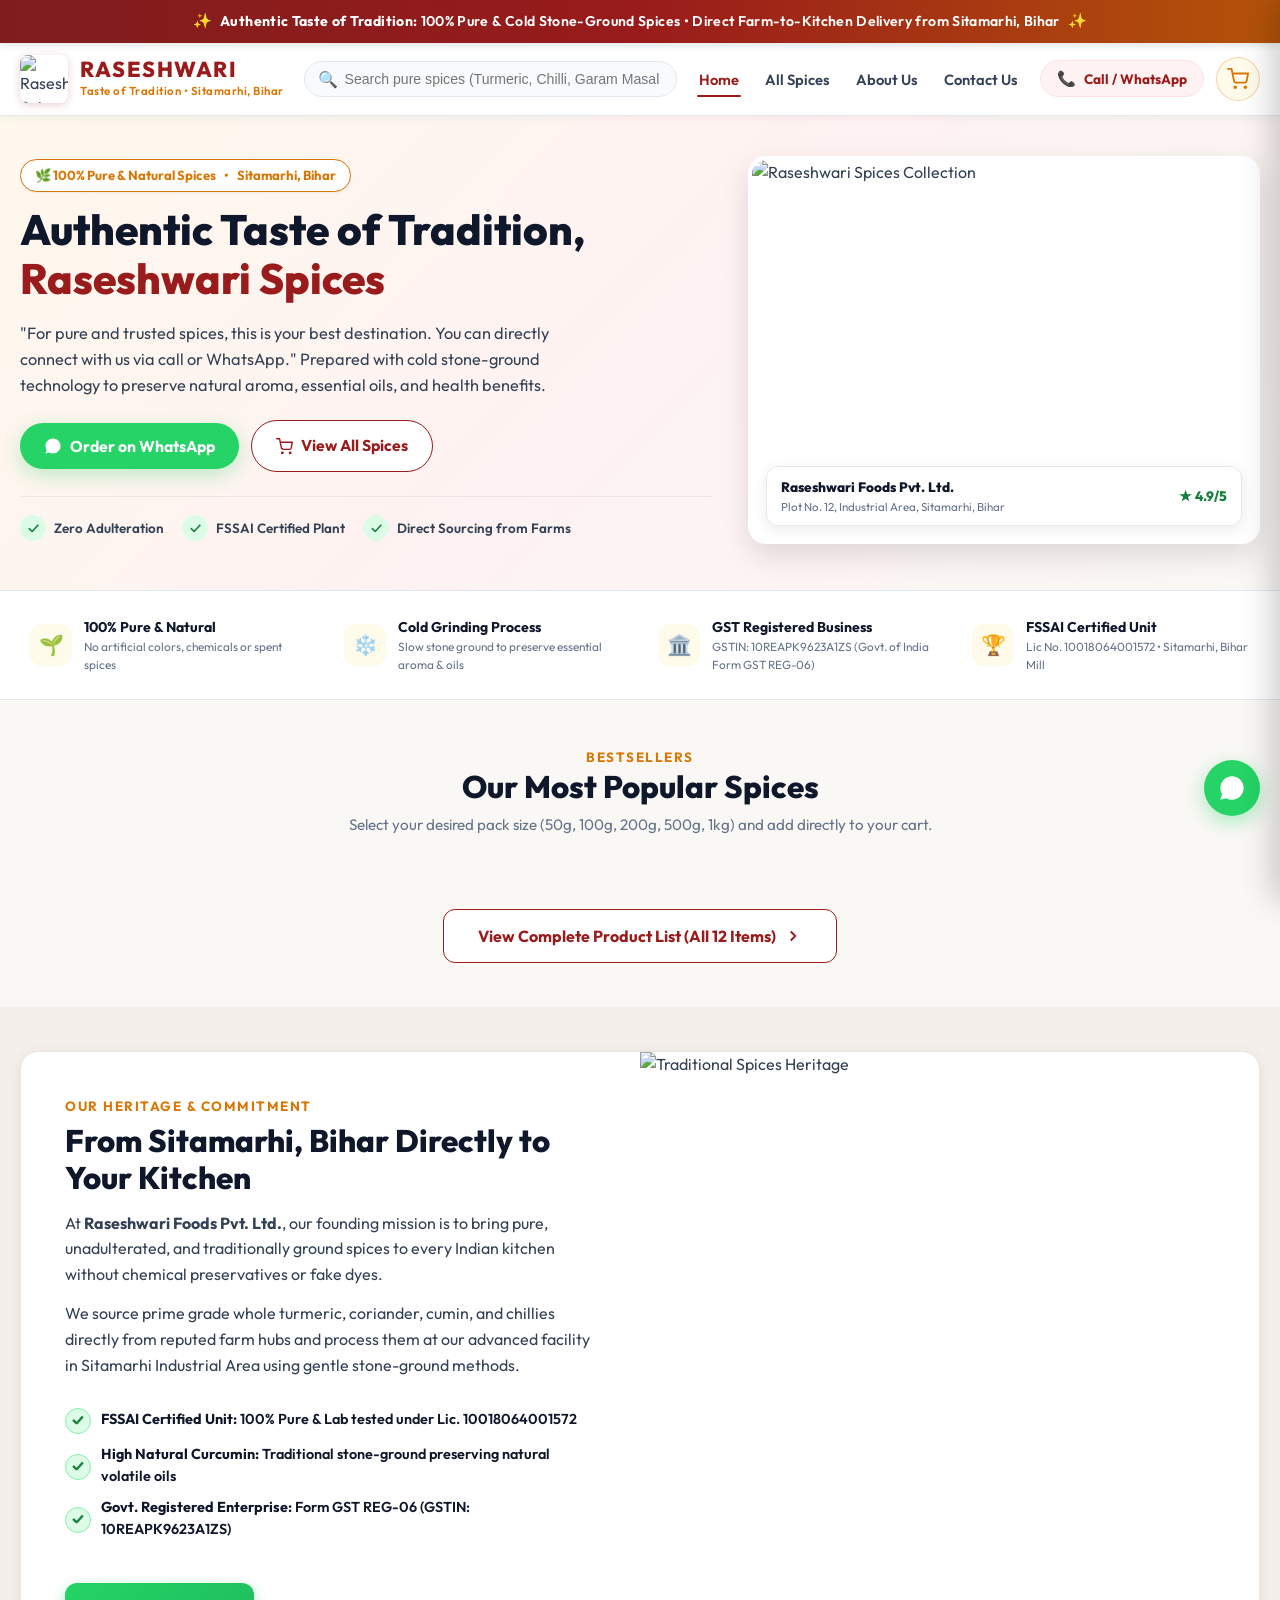
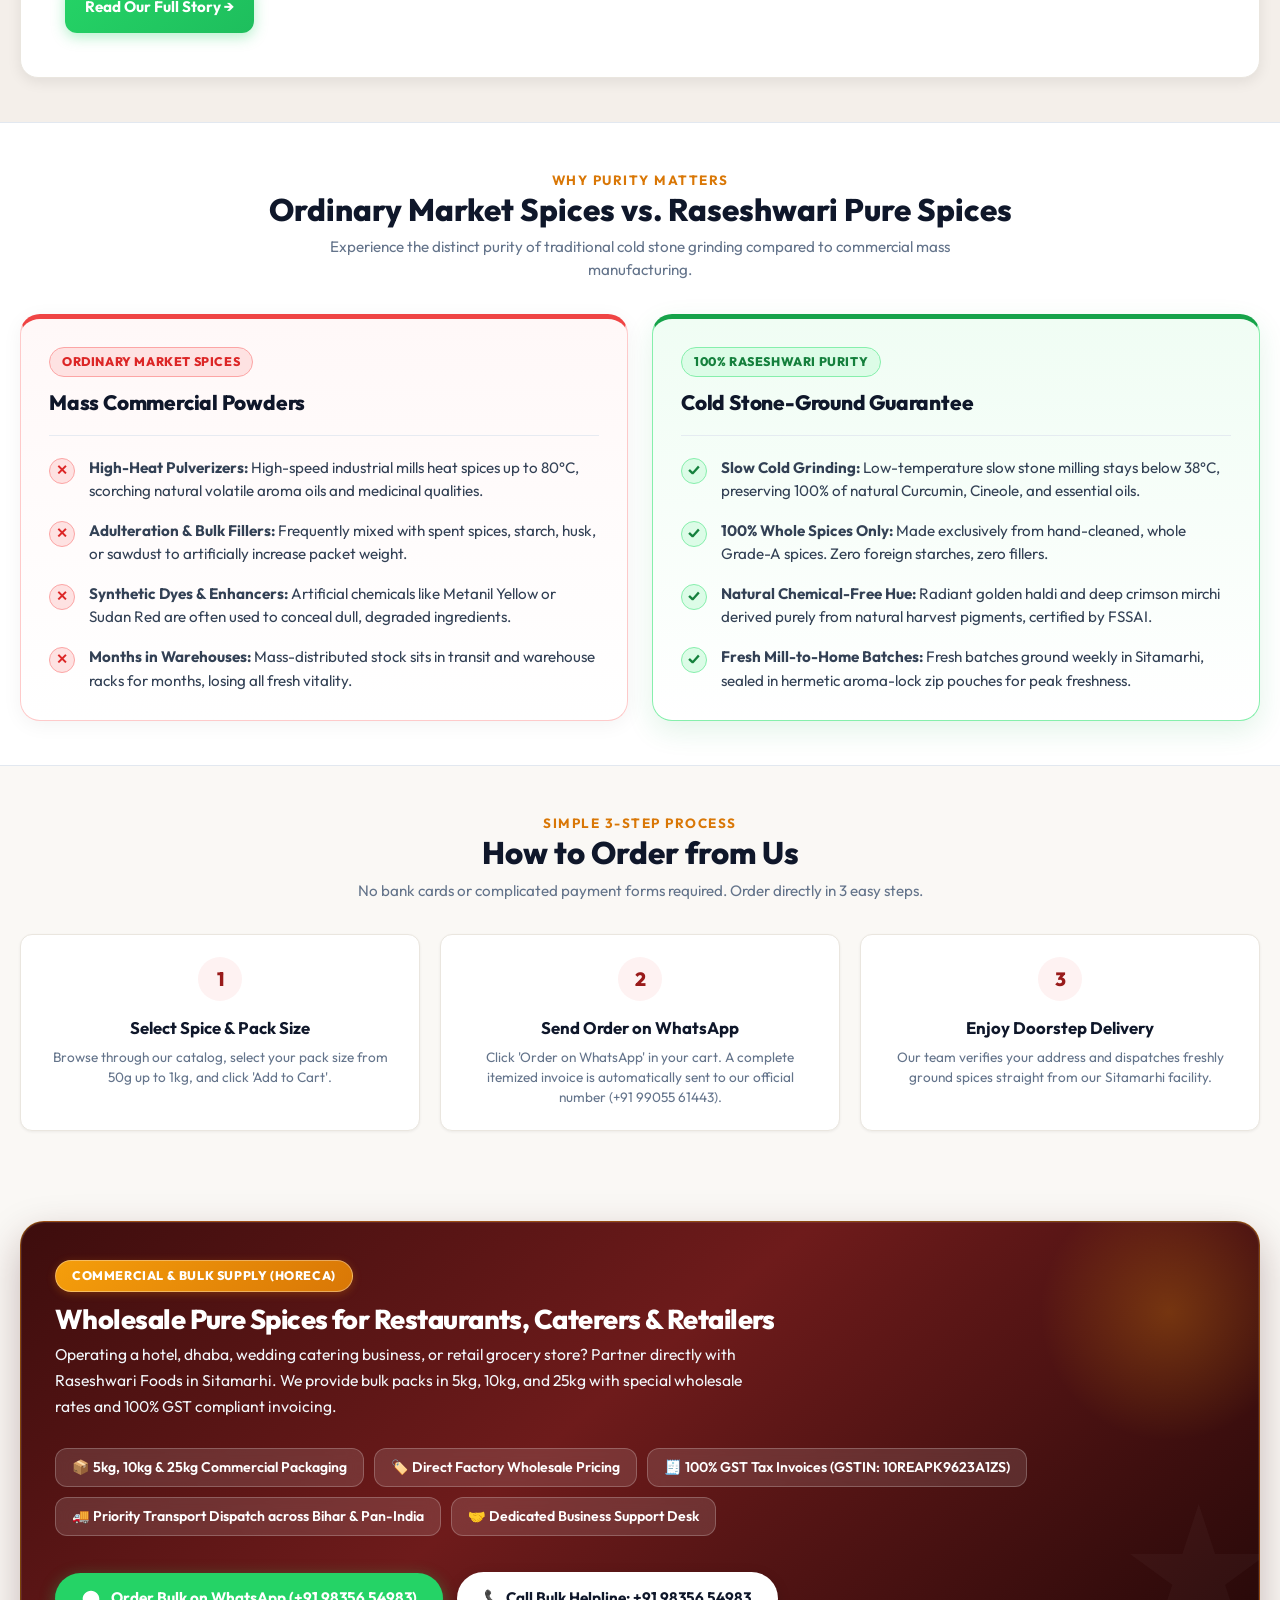
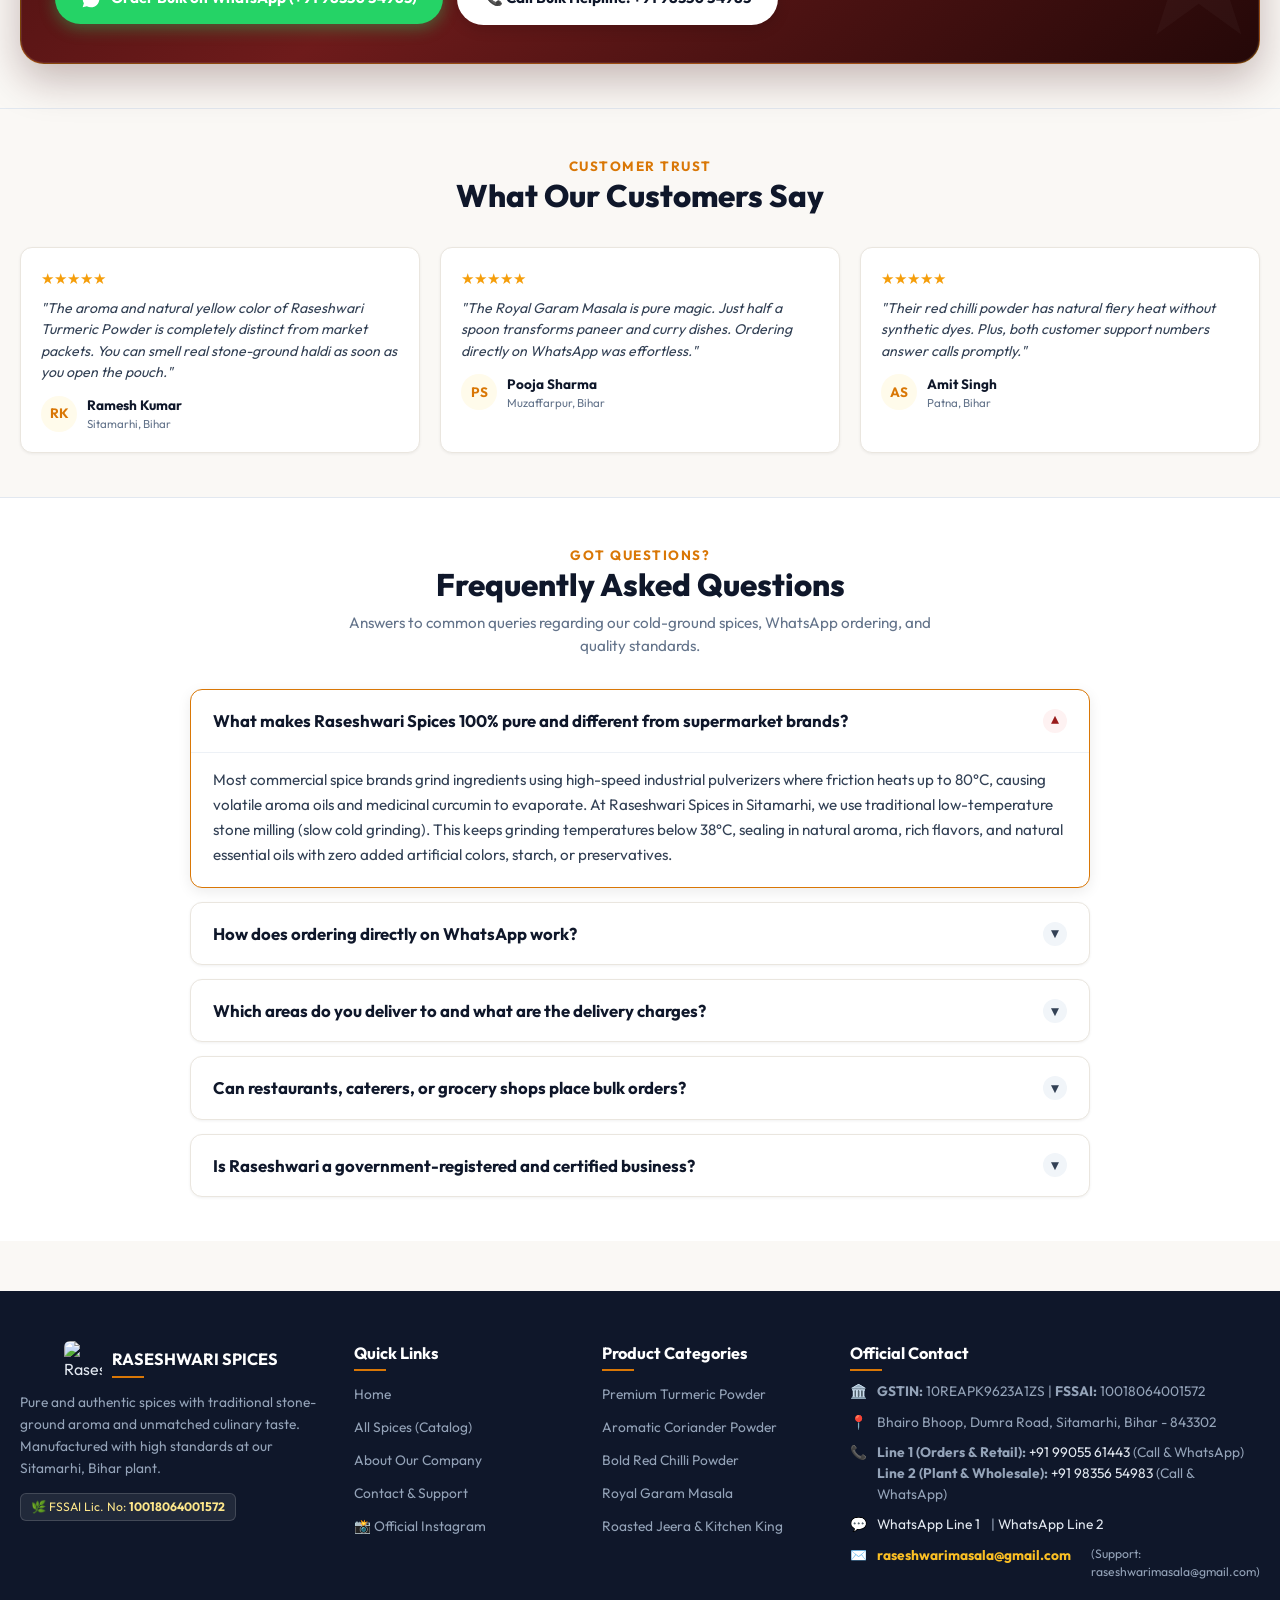
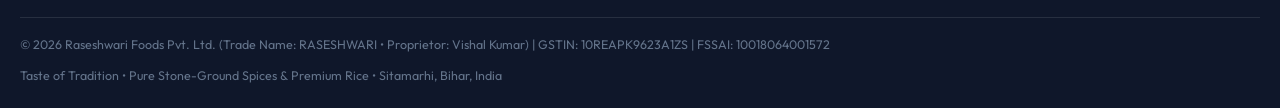
==== index.html @ 123675ba "Add files via upload" ====
<!DOCTYPE html>
<html lang="en">

<head>
  <meta name="referrer" content="no-referrer">
  <meta charset="UTF-8">
  <meta name="viewport" content="width=device-width, initial-scale=1.0, maximum-scale=1.0, user-scalable=no">
  <title>Raseshwari Spices - 100% Pure Authentic Spices from Sitamarhi, Bihar</title>
  <meta name="description"
    content="For pure and trusted spices, connect directly with Raseshwari Spices (Sitamarhi, Bihar). Premium turmeric, coriander, red chilli, and royal garam masala. Order directly on WhatsApp.">
  <link rel="stylesheet" href="style.css?v=5.3">
</head>

<body>


  <div class="top-announcement">
    <div class="notice-text">
      <span class="sparkle">✨</span>
      <span><strong>Authentic Taste of Tradition:</strong> 100% Pure & Cold Stone-Ground Spices • Direct Farm-to-Kitchen
        Delivery from Sitamarhi, Bihar</span>
      <span class="sparkle">✨</span>
    </div>
  </div>

  <header class="site-header">
    <div class="header-container">
      <a href="index.html" class="brand-logo-wrap">
        <img src="https://lh3.googleusercontent.com/d/17_ILxbUAwr-_-HqExmbNXJlEyY3REHZR" referrerpolicy="no-referrer" alt="Raseshwari Spices Logo" class="brand-logo-img" />
        <div class="brand-text-block">
          <span class="brand-title">RASESHWARI</span>
          <span class="brand-tagline">Taste of Tradition • Sitamarhi, Bihar</span>
        </div>
      </a>

      <div class="header-search">
        <span class="search-icon">🔍</span>
        <input type="text" placeholder="Search pure spices (Turmeric, Chilli, Garam Masala...)"
          aria-label="Search spices" />
      </div>

      <ul class="nav-links">
        <li><a href="index.html" class="active">Home</a></li>
        <li><a href="products.html" class="">All Spices</a></li>
        <li><a href="about.html" class="">About Us</a></li>
        <li><a href="contact.html" class="">Contact Us</a></li>
      </ul>

      <div class="header-actions">
        <button type="button" class="btn-header-contact" onclick="toggleContactModal(true)"
          title="Call or WhatsApp Helpline" aria-label="Helpline Options">
          <span class="btn-contact-icon">📞</span>
          <span>Call / WhatsApp</span>
        </button>
        <button type="button" class="btn-cart-toggle" onclick="toggleCartDrawer(true)" title="View Cart"
          aria-label="Open Cart">
          <svg width="22" height="22" viewBox="0 0 24 24" fill="none" stroke="currentColor" stroke-width="2"
            stroke-linecap="round" stroke-linejoin="round">
            <circle cx="9" cy="21" r="1"></circle>
            <circle cx="20" cy="21" r="1"></circle>
            <path d="M1 1h4l2.68 13.39a2 2 0 0 0 2 1.61h9.72a2 2 0 0 0 2-1.61L23 6H6"></path>
          </svg>
          <span class="cart-badge-count" style="display: none;">0</span>
        </button>
        <a href="https://wa.me/919905561443?text=Hello%20Raseshwari%20Spices,%20I%20want%20to%20order%20pure%20spices."
          target="_blank" rel="noopener noreferrer" class="btn-header-whatsapp-mobile" title="Chat on WhatsApp"
          aria-label="WhatsApp Us">
          <svg width="22" height="22" viewBox="0 0 24 24" fill="currentColor">
            <path
              d="M12.031 6.172c-3.181 0-5.767 2.586-5.768 5.766-.001 1.298.38 2.27 1.019 3.287l-.582 2.128 2.182-.573c.978.58 1.911.928 3.145.929 3.178 0 5.767-2.587 5.768-5.766.001-3.187-2.575-5.77-5.764-5.771zm3.392 8.244c-.144.405-.837.774-1.17.824-.311.045-.698.077-2.127-.514-1.825-.757-3.003-2.613-3.094-2.735-.091-.122-.74-1.026-.74-1.956 0-.93.488-1.385.661-1.577.173-.192.38-.24.507-.24.126 0 .253.001.364.007.118.006.276-.045.431.328.158.381.543 1.328.591 1.425.048.096.08.209.016.335-.064.126-.096.205-.192.318-.096.113-.203.253-.29.34-.096.096-.197.201-.085.393.112.192.5 1.155 1.074 1.666.738.658 1.36.862 1.552.958.192.096.304.08.416-.048.113-.128.483-.561.611-.753.128-.192.257-.16.432-.096.176.064 1.116.526 1.309.622.192.096.321.144.369.224.048.08.048.465-.096.87zM12 2C6.477 2 2 6.477 2 12c0 1.891.524 3.662 1.436 5.176L2 22l4.982-1.308A9.957 9.957 0 0 0 12 22c5.523 0 10-4.477 10-10S17.523 2 12 2z" />
          </svg>
        </a>
      </div>
    </div>
  </header>


  <!-- Hero Section -->
  <section class="hero-banner">
    <div class="container">
      <div class="hero-grid">
        <div class="hero-text-block">
          <div class="hero-badge-strip">
            <span>🌿 100% Pure & Natural Spices</span>
            <span>•</span>
            <span>Sitamarhi, Bihar</span>
          </div>
          <h1 class="hero-heading">
            Authentic Taste of Tradition, <span>Raseshwari Spices</span>
          </h1>
          <p class="hero-desc">
            "For pure and trusted spices, this is your best destination. You can directly connect with us via call or
            WhatsApp." Prepared with cold stone-ground technology to preserve natural aroma, essential oils, and health
            benefits.
          </p>

          <div class="hero-actions">
            <button type="button" class="btn-hero-primary" onclick="toggleContactModal(true)"
              title="Order / Connect via WhatsApp or Call">
              <svg width="18" height="18" viewBox="0 0 24 24" fill="currentColor">
                <path
                  d="M12.031 6.172c-3.181 0-5.767 2.586-5.768 5.766-.001 1.298.38 2.27 1.019 3.287l-.582 2.128 2.182-.573c.978.58 1.911.928 3.145.929 3.178 0 5.767-2.587 5.768-5.766.001-3.187-2.575-5.77-5.764-5.771zm3.392 8.244c-.144.405-.837.774-1.17.824-.311.045-.698.077-2.127-.514-1.825-.757-3.003-2.613-3.094-2.735-.091-.122-.74-1.026-.74-1.956 0-.93.488-1.385.661-1.577.173-.192.38-.24.507-.24.126 0 .253.001.364.007.118.006.276-.045.431.328.158.381.543 1.328.591 1.425.048.096.08.209.016.335-.064.126-.096.205-.192.318-.096.113-.203.253-.29.34-.096.096-.197.201-.085.393.112.192.5 1.155 1.074 1.666.738.658 1.36.862 1.552.958.192.096.304.08.416-.048.113-.128.483-.561.611-.753.128-.192.257-.16.432-.096.176.064 1.116.526 1.309.622.192.096.321.144.369.224.048.08.048.465-.096.87zM12 2C6.477 2 2 6.477 2 12c0 1.891.524 3.662 1.436 5.176L2 22l4.982-1.308A9.957 9.957 0 0 0 12 22c5.523 0 10-4.477 10-10S17.523 2 12 2z" />
              </svg>
              <span>Order on WhatsApp</span>
            </button>
            <a href="products.html" class="btn-hero-secondary">
              <svg width="17" height="17" viewBox="0 0 24 24" fill="none" stroke="currentColor" stroke-width="2"
                stroke-linecap="round" stroke-linejoin="round">
                <circle cx="9" cy="21" r="1"></circle>
                <circle cx="20" cy="21" r="1"></circle>
                <path d="M1 1h4l2.68 13.39a2 2 0 0 1 2 1.61h9.72a2 2 0 0 0 2-1.61L23 6H6"></path>
              </svg>
              <span>View All Spices</span>
            </a>
          </div>
          <div class="hero-highlights">
            <div class="highlight-item">
              <div class="highlight-icon">✓</div>
              <span>Zero Adulteration</span>
            </div>
            <div class="highlight-item">
              <div class="highlight-icon">✓</div>
              <span>FSSAI Certified Plant</span>
            </div>
            <div class="highlight-item">
              <div class="highlight-icon">✓</div>
              <span>Direct Sourcing from Farms</span>
            </div>
          </div>
        </div>

        <div class="hero-visual-card">
          <img src="https://lh3.googleusercontent.com/d/145XD1Df4vVhuwdILWB0e876lZHM7RULv" referrerpolicy="no-referrer" alt="Raseshwari Spices Collection" />
          <div class="hero-float-badge">
            <div>
              <div class="badge-title">Raseshwari Foods Pvt. Ltd.</div>
              <div class="badge-sub">Plot No. 12, Industrial Area, Sitamarhi, Bihar</div>
            </div>
            <span style="color: #15803D; font-weight: 800; font-size: 0.85rem;">★ 4.9/5</span>
          </div>
        </div>
      </div>
    </div>
  </section>

  <!-- Trust Bar -->
  <section class="trust-bar">
    <div class="container">
      <div class="trust-grid">
        <div class="trust-card">
          <div class="trust-icon-box">🌱</div>
          <div class="trust-info">
            <h4>100% Pure & Natural</h4>
            <p>No artificial colors, chemicals or spent spices</p>
          </div>
        </div>
        <div class="trust-card">
          <div class="trust-icon-box">❄️</div>
          <div class="trust-info">
            <h4>Cold Grinding Process</h4>
            <p>Slow stone ground to preserve essential aroma & oils</p>
          </div>
        </div>
        <div class="trust-card">
          <div class="trust-icon-box">🏛️</div>
          <div class="trust-info">
            <h4>GST Registered Business</h4>
            <p>GSTIN: 10REAPK9623A1ZS (Govt. of India Form GST REG-06)</p>
          </div>
        </div>
        <div class="trust-card">
          <div class="trust-icon-box">🏆</div>
          <div class="trust-info">
            <h4>FSSAI Certified Unit</h4>
            <p>Lic No. 10018064001572 • Sitamarhi, Bihar Mill</p>
          </div>
        </div>
      </div>
    </div>
  </section>

  <!-- Featured Bestsellers Section -->
  <section class="section" id="featured-products">
    <div class="container">
      <div class="section-head">
        <span class="section-subtitle">Bestsellers</span>
        <h2 class="section-title">Our Most Popular Spices</h2>
        <p class="section-desc">Select your desired pack size (50g, 100g, 200g, 500g, 1kg) and add directly to your
          cart.</p>
      </div>

      <div class="products-grid" id="featured-products-grid">
        <!-- Injected by app.js -->
      </div>

      <div style="text-align: center; margin-top: 40px;">
        <a href="products.html" class="btn-hero-secondary" style="padding: 14px 34px; font-size: 1rem; font-weight: 700; border-radius: 12px; display: inline-flex; align-items: center; gap: 8px;">
          <span>View Complete Product List (All 12 Items)</span>
          <svg width="18" height="18" viewBox="0 0 24 24" fill="none" stroke="currentColor" stroke-width="2.5"><polyline points="9 18 15 12 9 6"></polyline></svg>
        </a>
      </div>
    </div>
  </section>

  <!-- Heritage & Story -->
  <section class="section" style="background: #F4EFEA;">
    <div class="container">
      <div class="heritage-box">
        <div class="heritage-content">
          <span class="section-subtitle">Our Heritage & Commitment</span>
          <h2>From Sitamarhi, Bihar Directly to Your Kitchen</h2>
          <p>
            At <strong>Raseshwari Foods Pvt. Ltd.</strong>, our founding mission is to bring pure, unadulterated, and
            traditionally ground spices to every Indian kitchen without chemical preservatives or fake dyes.
          </p>
          <p>
            We source prime grade whole turmeric, coriander, cumin, and chillies directly from reputed farm hubs and
            process them at our advanced facility in Sitamarhi Industrial Area using gentle stone-ground methods.
          </p>
          <ul class="heritage-points">
            <li>
              <span class="cmp-icon-badge good">✓</span>
              <span><strong>FSSAI Certified Unit:</strong> 100% Pure & Lab tested under Lic. 10018064001572</span>
            </li>
            <li>
              <span class="cmp-icon-badge good">✓</span>
              <span><strong>High Natural Curcumin:</strong> Traditional stone-ground preserving natural volatile oils</span>
            </li>
            <li>
              <span class="cmp-icon-badge good">✓</span>
              <span><strong>Govt. Registered Enterprise:</strong> Form GST REG-06 (GSTIN: 10REAPK9623A1ZS)</span>
            </li>
          </ul>
          <div style="margin-top: 20px;">
            <a href="about.html" class="btn-heritage-primary" style="display: inline-flex; width: auto; min-width: 0; padding: 12px 26px; font-size: 0.94rem;">
              <span>Read Our Full Story →</span>
            </a>
          </div>
        </div>
        <div class="heritage-img-box">
          <img src="https://lh3.googleusercontent.com/d/1r5-Hp-vpkqggy9zzToHyu_YZpHarJmzC" referrerpolicy="no-referrer" alt="Traditional Spices Heritage" />
        </div>
      </div>
    </div>
  </section>

  <!-- Comparison Section: Market Spices vs Raseshwari Pure -->
  <section class="section" style="background: #FFFFFF; border-top: 1px solid var(--border); border-bottom: 1px solid var(--border);">
    <div class="container">
      <div class="section-head">
        <span class="section-subtitle">Why Purity Matters</span>
        <h2 class="section-title">Ordinary Market Spices vs. Raseshwari Pure Spices</h2>
        <p class="section-desc">Experience the distinct purity of traditional cold stone grinding compared to commercial mass manufacturing.</p>
      </div>

      <div class="comparison-grid" id="cmp-section">
        <!-- Market Spices Card -->
        <div class="comparison-card market">
          <div class="comparison-header">
            <span class="comparison-badge bad">Ordinary Market Spices</span>
            <h3 class="comparison-title">Mass Commercial Powders</h3>
          </div>
          <ul class="comparison-list">
            <li><span class="cmp-icon-badge bad">✕</span> <span><strong>High-Heat Pulverizers:</strong> High-speed industrial mills heat spices up to 80°C, scorching natural volatile aroma oils and medicinal qualities.</span></li>
            <li><span class="cmp-icon-badge bad">✕</span> <span><strong>Adulteration & Bulk Fillers:</strong> Frequently mixed with spent spices, starch, husk, or sawdust to artificially increase packet weight.</span></li>
            <li><span class="cmp-icon-badge bad">✕</span> <span><strong>Synthetic Dyes & Enhancers:</strong> Artificial chemicals like Metanil Yellow or Sudan Red are often used to conceal dull, degraded ingredients.</span></li>
            <li><span class="cmp-icon-badge bad">✕</span> <span><strong>Months in Warehouses:</strong> Mass-distributed stock sits in transit and warehouse racks for months, losing all fresh vitality.</span></li>
          </ul>
        </div>

        <!-- Raseshwari Pure Spices Card -->
        <div class="comparison-card raseshwari">
          <div class="comparison-header">
            <span class="comparison-badge good">100% Raseshwari Purity</span>
            <h3 class="comparison-title">Cold Stone-Ground Guarantee</h3>
          </div>
          <ul class="comparison-list">
            <li><span class="cmp-icon-badge good">✓</span> <span><strong>Slow Cold Grinding:</strong> Low-temperature slow stone milling stays below 38°C, preserving 100% of natural Curcumin, Cineole, and essential oils.</span></li>
            <li><span class="cmp-icon-badge good">✓</span> <span><strong>100% Whole Spices Only:</strong> Made exclusively from hand-cleaned, whole Grade-A spices. Zero foreign starches, zero fillers.</span></li>
            <li><span class="cmp-icon-badge good">✓</span> <span><strong>Natural Chemical-Free Hue:</strong> Radiant golden haldi and deep crimson mirchi derived purely from natural harvest pigments, certified by FSSAI.</span></li>
            <li><span class="cmp-icon-badge good">✓</span> <span><strong>Fresh Mill-to-Home Batches:</strong> Fresh batches ground weekly in Sitamarhi, sealed in hermetic aroma-lock zip pouches for peak freshness.</span></li>
          </ul>
        </div>
      </div>
    </div>
  </section>


  <!-- 3-Step Ordering Guide -->
  <section class="section">
    <div class="container">
      <div class="section-head">
        <span class="section-subtitle">Simple 3-Step Process</span>
        <h2 class="section-title">How to Order from Us</h2>
        <p class="section-desc">No bank cards or complicated payment forms required. Order directly in 3 easy steps.</p>
      </div>

      <div class="steps-grid">
        <div class="step-card">
          <div class="step-number">1</div>
          <h3>Select Spice & Pack Size</h3>
          <p>Browse through our catalog, select your pack size from 50g up to 1kg, and click 'Add to Cart'.</p>
        </div>
        <div class="step-card">
          <div class="step-number">2</div>
          <h3>Send Order on WhatsApp</h3>
          <p>Click 'Order on WhatsApp' in your cart. A complete itemized invoice is automatically sent to our official
            number (+91 99055 61443).</p>
        </div>
        <div class="step-card">
          <div class="step-number">3</div>
          <h3>Enjoy Doorstep Delivery</h3>
          <p>Our team verifies your address and dispatches freshly ground spices straight from our Sitamarhi facility.
          </p>
        </div>
      </div>
    </div>
  </section>

  <!-- B2B & Wholesale Section -->
  <section class="section" style="padding-top: 10px; padding-bottom: 20px;">
    <div class="container">
      <div class="b2b-highlight-card" id="b2b-section">
        <div class="b2b-top-row">
          <div>
            <span class="b2b-badge">Commercial & Bulk Supply (HORECA)</span>
            <h2 class="b2b-title">Wholesale Pure Spices for Restaurants, Caterers & Retailers</h2>
            <p class="b2b-desc">
              Operating a hotel, dhaba, wedding catering business, or retail grocery store? Partner directly with Raseshwari Foods in Sitamarhi. We provide bulk packs in 5kg, 10kg, and 25kg with special wholesale rates and 100% GST compliant invoicing.
            </p>
          </div>
        </div>

        <div class="b2b-features-pills">
          <span class="b2b-pill">📦 5kg, 10kg & 25kg Commercial Packaging</span>
          <span class="b2b-pill">🏷️ Direct Factory Wholesale Pricing</span>
          <span class="b2b-pill">🧾 100% GST Tax Invoices (GSTIN: 10REAPK9623A1ZS)</span>
          <span class="b2b-pill">🚚 Priority Transport Dispatch across Bihar & Pan-India</span>
          <span class="b2b-pill">🤝 Dedicated Business Support Desk</span>
        </div>

        <div class="b2b-actions">
          <a href="https://wa.me/919835654983?text=Hello%20Raseshwari%20Spices,%20I%20am%20interested%20in%20Bulk/Wholesale%20spices%20for%20my%20business." target="_blank" class="btn-b2b-primary">
            <svg width="20" height="20" viewBox="0 0 24 24" fill="currentColor">
              <path d="M12.031 6.172c-3.181 0-5.767 2.586-5.768 5.766-.001 1.298.38 2.27 1.019 3.287l-.582 2.128 2.182-.573c.978.58 1.911.928 3.145.929 3.178 0 5.767-2.587 5.768-5.766.001-3.187-2.575-5.77-5.764-5.771zm3.392 8.244c-.144.405-.837.774-1.17.824-.311.045-.698.077-2.127-.514-1.825-.757-3.003-2.613-3.094-2.735-.091-.122-.74-1.026-.74-1.956 0-.93.488-1.385.661-1.577.173-.192.38-.24.507-.24.126 0 .253.001.364.007.118.006.276-.045.431.328.158.381.543 1.328.591 1.425.048.096.08.209.016.335-.064.126-.096.205-.192.318-.096.113-.203.253-.29.34-.096.096-.197.201-.085.393.112.192.5 1.155 1.074 1.666.738.658 1.36.862 1.552.958.192.096.304.08.416-.048.113-.128.483-.561.611-.753.128-.192.257-.16.432-.096.176.064 1.116.526 1.309.622.192.096.321.144.369.224.048.08.048.465-.096.87zM12 2C6.477 2 2 6.477 2 12c0 1.891.524 3.662 1.436 5.176L2 22l4.982-1.308A9.957 9.957 0 0 0 12 22c5.523 0 10-4.477 10-10S17.523 2 12 2z"/>
            </svg>
            <span>Order Bulk on WhatsApp (+91 98356 54983)</span>
          </a>
          <a href="tel:+919835654983" class="btn-b2b-secondary">
            <span>📞 Call Bulk Helpline: +91 98356 54983</span>
          </a>
        </div>
      </div>
    </div>
  </section>


  <!-- Reviews Section -->
  <section class="section" style="background: #FAF8F5; border-top: 1px solid var(--border);">
    <div class="container">
      <div class="section-head">
        <span class="section-subtitle">Customer Trust</span>
        <h2 class="section-title">What Our Customers Say</h2>
      </div>

      <div class="reviews-grid">
        <div class="review-card">
          <div class="review-stars">★★★★★</div>
          <p class="review-quote">"The aroma and natural yellow color of Raseshwari Turmeric Powder is completely
            distinct from market packets. You can smell real stone-ground haldi as soon as you open the pouch."</p>
          <div class="reviewer-meta">
            <div class="reviewer-avatar">RK</div>
            <div>
              <div class="reviewer-name">Ramesh Kumar</div>
              <div class="reviewer-city">Sitamarhi, Bihar</div>
            </div>
          </div>
        </div>

        <div class="review-card">
          <div class="review-stars">★★★★★</div>
          <p class="review-quote">"The Royal Garam Masala is pure magic. Just half a spoon transforms paneer and curry
            dishes. Ordering directly on WhatsApp was effortless."</p>
          <div class="reviewer-meta">
            <div class="reviewer-avatar">PS</div>
            <div>
              <div class="reviewer-name">Pooja Sharma</div>
              <div class="reviewer-city">Muzaffarpur, Bihar</div>
            </div>
          </div>
        </div>

        <div class="review-card">
          <div class="review-stars">★★★★★</div>
          <p class="review-quote">"Their red chilli powder has natural fiery heat without synthetic dyes. Plus, both
            customer support numbers answer calls promptly."</p>
          <div class="reviewer-meta">
            <div class="reviewer-avatar">AS</div>
            <div>
              <div class="reviewer-name">Amit Singh</div>
              <div class="reviewer-city">Patna, Bihar</div>
            </div>
          </div>
        </div>
      </div>
    </div>
  </section>

  <!-- FAQ Section -->
  <section class="section" style="background: #FFFFFF; border-top: 1px solid var(--border);">
    <div class="container">
      <div class="section-head">
        <span class="section-subtitle">Got Questions?</span>
        <h2 class="section-title">Frequently Asked Questions</h2>
        <p class="section-desc">Answers to common queries regarding our cold-ground spices, WhatsApp ordering, and quality standards.</p>
      </div>

      <div class="faq-grid">
        <details class="faq-item" open>
          <summary class="faq-summary">
            <span>What makes Raseshwari Spices 100% pure and different from supermarket brands?</span>
            <span class="faq-chevron">▼</span>
          </summary>
          <div class="faq-body">
            Most commercial spice brands grind ingredients using high-speed industrial pulverizers where friction heats up to 80°C, causing volatile aroma oils and medicinal curcumin to evaporate. At Raseshwari Spices in Sitamarhi, we use traditional low-temperature stone milling (slow cold grinding). This keeps grinding temperatures below 38°C, sealing in natural aroma, rich flavors, and natural essential oils with zero added artificial colors, starch, or preservatives.
          </div>
        </details>

        <details class="faq-item">
          <summary class="faq-summary">
            <span>How does ordering directly on WhatsApp work?</span>
            <span class="faq-chevron">▼</span>
          </summary>
          <div class="faq-body">
            No debit/credit card or complicated payment gateway is needed. Just browse our spices, select your required pack sizes (50g to 1kg), and tap 'Place Order' in your cart. You can choose WhatsApp, and a neat itemized order with your delivery details is sent directly to our verified customer care helpline (+91 99055 61443 or +91 98356 54983). We verify your order and dispatch it promptly.
          </div>
        </details>

        <details class="faq-item">
          <summary class="faq-summary">
            <span>Which areas do you deliver to and what are the delivery charges?</span>
            <span class="faq-chevron">▼</span>
          </summary>
          <div class="faq-body">
            We deliver across Bihar, Jharkhand, and throughout India via reliable express logistics and courier partners. Orders in North Bihar enjoy rapid doorstep delivery directly from our Sitamarhi mill. Standard delivery is FREE on eligible orders.
          </div>
        </details>

        <details class="faq-item">
          <summary class="faq-summary">
            <span>Can restaurants, caterers, or grocery shops place bulk orders?</span>
            <span class="faq-chevron">▼</span>
          </summary>
          <div class="faq-body">
            Yes! We offer 5kg, 10kg, and 25kg commercial moisture-barrier bags with special factory-direct wholesale pricing for dhabas, restaurants, wedding caterers, and retail shop owners. You can connect directly with our wholesale manager via our bulk helpline (+91 98356 54983).
          </div>
        </details>

        <details class="faq-item">
          <summary class="faq-summary">
            <span>Is Raseshwari a government-registered and certified business?</span>
            <span class="faq-chevron">▼</span>
          </summary>
          <div class="faq-body">
            Yes, absolutely. Raseshwari is registered with the Government of India under Form GST REG-06 (GSTIN: 10REAPK9623A1ZS) and holds a valid Food Safety and Standards Authority of India license (FSSAI License: 10018064001572). Every order comes with an official itemized invoice.
          </div>
        </details>
      </div>
    </div>
  </section>



  <!-- Cart Overlay & Drawer -->
  <div class="cart-overlay" id="cart-overlay" onclick="toggleCartDrawer(false)"></div>

  <div class="cart-drawer" id="cart-drawer">
    <div class="cart-header">
      <div class="cart-header-title">
        <span>🛒 Your Cart</span>
        <span class="cart-item-count-chip" id="cart-drawer-count">0 items</span>
      </div>
      <button type="button" class="btn-close-cart" onclick="toggleCartDrawer(false)" aria-label="Close Cart">✕</button>
    </div>

    <div class="cart-body">
      <div class="empty-cart-state" id="cart-empty-state">
        <div class="empty-cart-icon">🛍️</div>
        <h4>Your cart is empty!</h4>
        <p>Discover 100% pure stone-ground spices crafted in Sitamarhi, Bihar and order directly on WhatsApp.</p>
        <a href="products.html" class="btn-shop-now" onclick="toggleCartDrawer(false)">Explore Spices</a>
      </div>

      <div class="cart-items-list" id="cart-items-container">
        <!-- Injected dynamically by app.js -->
      </div>
    </div>

    <div class="cart-footer" id="cart-footer" style="display: none;">
      <div class="cart-bill-summary">
        <div class="bill-title-strip">
          <span>🧾 Bill Summary</span>
          <span class="bill-badge">Sitamarhi Direct Plant Rate</span>
        </div>
        <div class="bill-row">
          <span>Item Total:</span>
          <span id="bill-subtotal">₹0</span>
        </div>
        <div class="bill-row savings">
          <span>Total Savings (Discount):</span>
          <span id="bill-savings">- ₹0</span>
        </div>
        <div class="bill-row">
          <span>Delivery Charges:</span>
          <span id="bill-delivery">FREE</span>
        </div>
        <div class="bill-row grand-total">
          <span>Final Total Payable:</span>
          <span id="bill-grandtotal">₹0</span>
        </div>
      </div>

      <div class="cart-checkout-actions">
        <button type="button" class="btn-place-order" onclick="openDeliveryModal('whatsapp')">
          <div class="btn-place-order-content">
            <span class="btn-place-order-label">Place Order</span>
            <span class="btn-place-order-sub">Direct Plant Dispatch (Sitamarhi, Bihar)</span>
          </div>
          <div class="btn-place-order-amount">
            <span id="btn-place-order-total">₹0</span>
            <svg width="20" height="20" viewBox="0 0 24 24" fill="none" stroke="currentColor" stroke-width="2.5"
              stroke-linecap="round" stroke-linejoin="round">
              <line x1="5" y1="12" x2="19" y2="12"></line>
              <polyline points="12 5 19 12 12 19"></polyline>
            </svg>
          </div>
        </button>
      </div>
      <div class="cart-note">💡 No online payment gateway required — Direct order placement with Cash on Delivery /
        Direct confirmation.</div>
    </div>
  </div>

  <!-- Floating Action Button -->
  <button type="button" class="floating-whatsapp-btn" onclick="toggleContactModal(true)"
    title="Call or WhatsApp Helpline" aria-label="Helpline">
    <svg width="28" height="28" viewBox="0 0 24 24" fill="currentColor">
      <path
        d="M12.031 6.172c-3.181 0-5.767 2.586-5.768 5.766-.001 1.298.38 2.27 1.019 3.287l-.582 2.128 2.182-.573c.978.58 1.911.928 3.145.929 3.178 0 5.767-2.587 5.768-5.766.001-3.187-2.575-5.77-5.764-5.771zm3.392 8.244c-.144.405-.837.774-1.17.824-.311.045-.698.077-2.127-.514-1.825-.757-3.003-2.613-3.094-2.735-.091-.122-.74-1.026-.74-1.956 0-.93.488-1.385.661-1.577.173-.192.38-.24.507-.24.126 0 .253.001.364.007.118.006.276-.045.431.328.158.381.543 1.328.591 1.425.048.096.08.209.016.335-.064.126-.096.205-.192.318-.096.113-.203.253-.29.34-.096.096-.197.201-.085.393.112.192.5 1.155 1.074 1.666.738.658 1.36.862 1.552.958.192.096.304.08.416-.048.113-.128.483-.561.611-.753.128-.192.257-.16.432-.096.176.064 1.116.526 1.309.622.192.096.321.144.369.224.048.08.048.465-.096.87zM12 2C6.477 2 2 6.477 2 12c0 1.891.524 3.662 1.436 5.176L2 22l4.982-1.308A9.957 9.957 0 0 0 12 22c5.523 0 10-4.477 10-10S17.523 2 12 2z" />
    </svg>
  </button>

  <!-- Mobile Bottom Navigation Bar -->
  <div class="mobile-bottom-nav">
    <a href="index.html" class="mobile-nav-item active">
      <svg viewBox="0 0 24 24" fill="none" stroke="currentColor" stroke-width="2">
        <path d="M3 9l9-7 9 7v11a2 2 0 0 1-2 2H5a2 2 0 0 1-2-2z"></path>
        <polyline points="9 22 9 12 15 12 15 22"></polyline>
      </svg>
      <span>Home</span>
    </a>
    <a href="products.html" class="mobile-nav-item">
      <svg viewBox="0 0 24 24" fill="none" stroke="currentColor" stroke-width="2">
        <rect x="3" y="3" width="7" height="7"></rect>
        <rect x="14" y="3" width="7" height="7"></rect>
        <rect x="14" y="14" width="7" height="7"></rect>
        <rect x="3" y="14" width="7" height="7"></rect>
      </svg>
      <span>Spices</span>
    </a>
    <button type="button" class="mobile-nav-item" onclick="toggleCartDrawer(true)">
      <svg viewBox="0 0 24 24" fill="none" stroke="currentColor" stroke-width="2">
        <circle cx="9" cy="21" r="1"></circle>
        <circle cx="20" cy="21" r="1"></circle>
        <path d="M1 1h4l2.68 13.39a2 2 0 0 0 2 1.61h9.72a2 2 0 0 0 2-1.61L23 6H6"></path>
      </svg>
      <span>Cart</span>
      <span class="mobile-cart-badge" style="display: none;">0</span>
    </button>
    <a href="javascript:void(0)" onclick="toggleContactModal(true)" class="mobile-nav-item">
      <svg viewBox="0 0 24 24" fill="none" stroke="currentColor" stroke-width="2">
        <path
          d="M22 16.92v3a2 2 0 0 1-2.18 2 19.79 19.79 0 0 1-8.63-3.07 19.5 19.5 0 0 1-6-6 19.79 19.79 0 0 1-3.07-8.67A2 2 0 0 1 4.11 2h3a2 2 0 0 1 2 1.72 12.84 12.84 0 0 0 .7 2.81 2 2 0 0 1-.45 2.11L8.09 9.91a16 16 0 0 0 6 6l1.27-1.27a2 2 0 0 1 2.11-.45 12.84 12.84 0 0 0 2.81.7A2 2 0 0 1 22 16.92z">
        </path>
      </svg>
      <span>Call</span>
    </a>
    <a href="contact.html" class="mobile-nav-item">
      <svg viewBox="0 0 24 24" fill="none" stroke="currentColor" stroke-width="2">
        <path d="M20 21v-2a4 4 0 0 0-4-4H8a4 4 0 0 0-4 4v2"></path>
        <circle cx="12" cy="7" r="4"></circle>
      </svg>
      <span>Contact</span>
    </a>
  </div>


  <footer class="site-footer">
    <div class="container">
      <div class="footer-grid">
        <div class="footer-col footer-about">
          <div style="display: flex; align-items: center; justify-content: center; gap: 10px; margin-bottom: 12px;">
            <img src="https://lh3.googleusercontent.com/d/17_ILxbUAwr-_-HqExmbNXJlEyY3REHZR" referrerpolicy="no-referrer" alt="Raseshwari Spices"
              style="width: 38px; height: 38px; border-radius: 6px; object-fit: cover;" />
            <h4 style="margin-bottom: 0;">RASESHWARI SPICES</h4>
          </div>
          <p>Pure and authentic spices with traditional stone-ground aroma and unmatched culinary taste. Manufactured
            with high standards at our Sitamarhi, Bihar plant.</p>
          <div class="footer-badge-fssai">
            <span>🌿 FSSAI Lic. No: <strong>10018064001572</strong></span>
          </div>
        </div>

        <div class="footer-col">
          <h4>Quick Links</h4>
          <ul class="footer-links">
            <li><a href="index.html">Home</a></li>
            <li><a href="products.html">All Spices (Catalog)</a></li>
            <li><a href="about.html">About Our Company</a></li>
            <li><a href="contact.html">Contact & Support</a></li>
            <li><a href="https://www.instagram.com/p/DWqc5bIj0xq/?stkn=dDNpZzNweTJvaHZm" target="_blank"
                rel="noopener">📸 Official Instagram</a></li>
          </ul>
        </div>

        <div class="footer-col">
          <h4>Product Categories</h4>
          <ul class="footer-links">
            <li><a href="products.html">Premium Turmeric Powder</a></li>
            <li><a href="products.html">Aromatic Coriander Powder</a></li>
            <li><a href="products.html">Bold Red Chilli Powder</a></li>
            <li><a href="products.html">Royal Garam Masala</a></li>
            <li><a href="products.html">Roasted Jeera & Kitchen King</a></li>
          </ul>
        </div>

        <div class="footer-col">
          <h4>Official Contact</h4>
          <div class="footer-contact-list">
            <div class="footer-contact-item">
              <span>🏛️</span>
              <span><strong>GSTIN:</strong> 10REAPK9623A1ZS | <strong>FSSAI:</strong> 10018064001572</span>
            </div>
            <div class="footer-contact-item">
              <span>📍</span>
              <span>Bhairo Bhoop, Dumra Road, Sitamarhi, Bihar - 843302</span>
            </div>
            <div class="footer-contact-item">
              <span>📞</span>
              <div>
                <strong>Line 1 (Orders & Retail):</strong> <a href="tel:+919905561443">+91 99055 61443</a> (Call &
                WhatsApp)<br>
                <strong>Line 2 (Plant & Wholesale):</strong> <a href="tel:+919835654983">+91 98356 54983</a> (Call &
                WhatsApp)
              </div>
            </div>
            <div class="footer-contact-item">
              <span>💬</span>
              <div>
                <a href="https://wa.me/919905561443" target="_blank" style="margin-right: 8px;">WhatsApp Line 1</a> |
                <a href="https://wa.me/919835654983" target="_blank">WhatsApp Line 2</a>
              </div>
            </div>
            <div class="footer-contact-item">
              <span>✉️</span>
              <a href="mailto:raseshwarimasala@gmail.com" title="Official Business Mail"
                style="color: #FBBF24; font-weight: 700;">raseshwarimasala@gmail.com</a><br><small
                style="color: #94A3B8; font-size: 0.76rem;">(Support: raseshwarimasala@gmail.com)</small>
            </div>
          </div>
        </div>
      </div>

      <div class="footer-bottom">
        <p>© 2026 Raseshwari Foods Pvt. Ltd. (Trade Name: RASESHWARI • Proprietor: Vishal Kumar) | GSTIN:
          10REAPK9623A1ZS | FSSAI: 10018064001572</p>
        <p>Taste of Tradition • Pure Stone-Ground Spices & Premium Rice • Sitamarhi, Bihar, India</p>
      </div>
    </div>
  </footer>


  <script src="html2pdf.bundle.min.js"></script>
  <script src="app.js?v=6.3"></script>

  <!-- Detailed Delivery Address Modal -->
  <div class="delivery-modal-overlay" id="delivery-modal-overlay" onclick="closeDeliveryModal(event)">
    <div class="delivery-modal-card" onclick="event.stopPropagation()">
      <div class="delivery-modal-header">
        <div class="delivery-modal-title">
          <span class="delivery-modal-icon">📍</span>
          <div>
            <h3>Enter Delivery Details</h3>
            <p>Direct Plant Dispatch from Sitamarhi, Bihar</p>
          </div>
        </div>
        <button type="button" class="btn-close-modal" onclick="closeDeliveryModal()" title="Close"
          aria-label="Close Modal">&times;</button>
      </div>

      <!-- Order Channel Selector Tabs -->
      <div class="order-channel-box">
        <span class="channel-label">Select Order Channel:</span>
        <div class="channel-tabs">
          <button type="button" class="channel-tab-btn active" id="channel-btn-whatsapp"
            onclick="selectOrderChannel('whatsapp')">
            <svg width="17" height="17" viewBox="0 0 24 24" fill="currentColor">
              <path
                d="M12.031 6.172c-3.181 0-5.767 2.586-5.768 5.766-.001 1.298.38 2.27 1.019 3.287l-.582 2.128 2.182-.573c.978.58 1.911.928 3.145.929 3.178 0 5.767-2.587 5.768-5.766.001-3.187-2.575-5.77-5.764-5.771zm3.392 8.244c-.144.405-.837.774-1.17.824-.311.045-.698.077-2.127-.514-1.825-.757-3.003-2.613-3.094-2.735-.091-.122-.74-1.026-.74-1.956 0-.93.488-1.385.661-1.577.173-.192.38-.24.507-.24.126 0 .253.001.364.007.118.006.276-.045.431.328.158.381.543 1.328.591 1.425.048.096.08.209.016.335-.064.126-.096.205-.192.318-.096.113-.203.253-.29.34-.096.096-.197.201-.085.393.112.192.5 1.155 1.074 1.666.738.658 1.36.862 1.552.958.192.096.304.08.416-.048.113-.128.483-.561.611-.753.128-.192.257-.16.432-.096.176.064 1.116.526 1.309.622.192.096.321.144.369.224.048.08.048.465-.096.87zM12 2C6.477 2 2 6.477 2 12c0 1.891.524 3.662 1.436 5.176L2 22l4.982-1.308A9.957 9.957 0 0 0 12 22c5.523 0 10-4.477 10-10S17.523 2 12 2z" />
            </svg>
            <span>WhatsApp</span>
          </button>
          <button type="button" class="channel-tab-btn" id="channel-btn-email" onclick="selectOrderChannel('email')">
            <span>✉️</span> <span>Email</span>
          </button>
          <button type="button" class="channel-tab-btn" id="channel-btn-sms" onclick="selectOrderChannel('sms')">
            <span>📱</span> <span>SMS / Call</span>
          </button>
        </div>
      </div>

      <!-- Detailed Form Fields -->
      <form class="delivery-modal-form" id="delivery-details-form" onsubmit="handleConfirmOrder(event)" novalidate>
        <div class="modal-form-row">
          <div class="modal-field">
            <label for="cust-name-input">Full Name <span class="req-star">*</span></label>
            <input type="text" id="cust-name-input" placeholder="e.g. Ramesh Kumar" required autocomplete="name" />
            <span class="field-error-text" id="cust-name-error" style="display: none;"></span>
          </div>
          <div class="modal-field">
            <label for="cust-phone-input">Mobile / WhatsApp No. <span class="req-star">*</span></label>
            <div class="phone-input-group" id="cust-phone-group">
              <span class="country-code-badge" title="India (+91)">
                <span class="flag-icon">🇮🇳</span>
                <span class="code-text">+91</span>
              </span>
              <input type="tel" id="cust-phone-input" class="phone-input" placeholder="99055 61443" maxlength="10" autocomplete="tel" inputmode="numeric" required />
            </div>
            <span class="field-error-text" id="cust-phone-error" style="display: none;"></span>
          </div>
        </div>

        <div class="modal-field">
          <label for="cust-flat-input">Flat / House No., Apartment & Street <span class="req-star">*</span></label>
          <input type="text" id="cust-flat-input" placeholder="e.g. House No. 24, Main Road, Gali No. 2" required />
          <span class="field-error-text" id="cust-flat-error" style="display: none;"></span>
        </div>

        <div class="modal-field">
          <label for="cust-landmark-input">Area, Colony & Landmark <span class="req-star">*</span></label>
          <input type="text" id="cust-landmark-input" placeholder="e.g. Near Gandhi Chowk, Station Road" required />
          <span class="field-error-text" id="cust-landmark-error" style="display: none;"></span>
        </div>

        <div class="modal-form-row three-col">
          <div class="modal-field">
            <label for="cust-city-input">City / District <span class="req-star">*</span></label>
            <input type="text" id="cust-city-input" value="Sitamarhi" required />
            <span class="field-error-text" id="cust-city-error" style="display: none;"></span>
          </div>
          <div class="modal-field">
            <label for="cust-state-input">State <span class="req-star">*</span></label>
            <input type="text" id="cust-state-input" value="Bihar" required />
            <span class="field-error-text" id="cust-state-error" style="display: none;"></span>
          </div>
          <div class="modal-field">
            <label for="cust-pin-input">PIN Code <span class="req-star">*</span></label>
            <input type="text" id="cust-pin-input" placeholder="e.g. 843302" maxlength="6" inputmode="numeric" required />
            <span class="field-error-text" id="cust-pin-error" style="display: none;"></span>
          </div>
        </div>

        <!-- Payment Method (Cash on Delivery Active) -->
        <div class="modal-field payment-choice-field">
          <label class="modal-field-label">Payment Method</label>
          <div class="cod-only-banner">
            <div class="cod-banner-content">
              <span class="pay-icon">💵</span>
              <div class="pay-info">
                <strong>Cash on Delivery (COD) Active</strong>
                <small>Pay with cash upon delivery at your doorstep • No advance payment needed</small>
              </div>
            </div>
            <span class="cod-badge-pill">✓ Cash on Delivery</span>
          </div>
        </div>

        <!-- Live Order Bill in Modal -->
        <div class="modal-bill-bar">
          <div class="modal-bill-info">
            <span id="modal-bill-count">0 items selected</span>
            <span class="modal-bill-price">Total: <strong id="modal-bill-grandtotal">₹0</strong></span>
          </div>
        </div>

        <!-- Dynamic Submit Button -->
        <button type="submit" class="btn-modal-submit btn-modal-whatsapp" id="btn-modal-submit">
          <span class="btn-submit-icon" id="btn-submit-icon">
            <svg width="20" height="20" viewBox="0 0 24 24" fill="currentColor">
              <path
                d="M12.031 6.172c-3.181 0-5.767 2.586-5.768 5.766-.001 1.298.38 2.27 1.019 3.287l-.582 2.128 2.182-.573c.978.58 1.911.928 3.145.929 3.178 0 5.767-2.587 5.768-5.766.001-3.187-2.575-5.77-5.764-5.771zm3.392 8.244c-.144.405-.837.774-1.17.824-.311.045-.698.077-2.127-.514-1.825-.757-3.003-2.613-3.094-2.735-.091-.122-.74-1.026-.74-1.956 0-.93.488-1.385.661-1.577.173-.192.38-.24.507-.24.126 0 .253.001.364.007.118.006.276-.045.431.328.158.381.543 1.328.591 1.425.048.096.08.209.016.335-.064.126-.096.205-.192.318-.096.113-.203.253-.29.34-.096.096-.197.201-.085.393.112.192.5 1.155 1.074 1.666.738.658 1.36.862 1.552.958.192.096.304.08.416-.048.113-.128.483-.561.611-.753.128-.192.257-.16.432-.096.176.064 1.116.526 1.309.622.192.096.321.144.369.224.048.08.048.465-.096.87zM12 2C6.477 2 2 6.477 2 12c0 1.891.524 3.662 1.436 5.176L2 22l4.982-1.308A9.957 9.957 0 0 0 12 22c5.523 0 10-4.477 10-10S17.523 2 12 2z" />
            </svg>
          </span>
          <span id="btn-submit-text">Review Order & Message ➔</span>
        </button>

        <div class="modal-direct-call-hint">
          Direct Plant Helpline (Call / WhatsApp):<br>
          <strong>Line 1:</strong> <a href="tel:+919905561443">+91 99055 61443</a> &nbsp;|&nbsp;
          <strong>Line 2:</strong> <a href="tel:+919835654983">+91 98356 54983</a>
        </div>
      </form>
    </div>
  </div>


  <!-- Order Review & Message Edit Modal (Per User Requirement: Edit & Review Before Sending) -->
  <div class="review-modal-overlay" id="order-review-modal" onclick="closeReviewModal(event)">
    <div class="review-modal-card" onclick="event.stopPropagation()">
      <div class="review-modal-header">
        <div class="review-header-title">
          <span class="review-header-icon">📝</span>
          <div>
            <h4>Review Order & Edit Message</h4>
            <p id="review-modal-sub">Review your bill & customize message before sending</p>
          </div>
        </div>
        <button type="button" class="btn-close-modal" onclick="closeReviewModal()" title="Close">&times;</button>
      </div>

      <div class="review-modal-body">
        <!-- Quick Order & Payment Summary Bar -->
        <div class="review-summary-bar">
          <div class="review-sum-item">
            <span class="sum-label">Invoice No</span>
            <strong id="review-inv-no">RS-000000</strong>
          </div>
          <div class="review-sum-item">
            <span class="sum-label">Payment Mode</span>
            <strong id="review-payment-disp" style="color: #15803D;">💵 Cash on Delivery</strong>
          </div>
          <div class="review-sum-item">
            <span class="sum-label">Total Payable</span>
            <strong id="review-total-disp" style="color: #991B1B; font-size: 1.1rem;">₹0</strong>
          </div>
        </div>

        <!-- Editable Message Box -->
        <div class="review-message-section">
          <div class="review-msg-header">
            <label for="review-editable-message">
              <strong>Bill & Order Message</strong> (You can edit or add notes below):
            </label>
            <button type="button" class="btn-msg-copy" onclick="copyReviewMessageText()">📋 Copy</button>
          </div>
          <textarea id="review-editable-message" rows="8" placeholder="Order message will appear here..."></textarea>
          <span class="review-msg-hint">💡 Tip: You can type custom instructions (e.g. delivery time, packaging
            requests) directly in the box above.</span>
        </div>
      </div>

      <!-- Review Modal Action Buttons -->
      <div class="review-modal-footer">
        <button type="button" class="btn-review-back" onclick="backToDeliveryForm()">
          <span>← Edit Address</span>
        </button>

        <button type="button" class="btn-review-pdf" onclick="sendPDFBillFromReview()" title="Save Official PDF Invoice"
          aria-label="Save PDF">
          <svg width="17" height="17" viewBox="0 0 24 24" fill="none" stroke="currentColor" stroke-width="2.2">
            <path d="M21 15v4a2 2 0 0 1-2 2H5a2 2 0 0 1-2-2v-4"></path>
            <polyline points="7 10 12 15 17 10"></polyline>
            <line x1="12" y1="15" x2="12" y2="3"></line>
          </svg>
          <span>Save PDF</span>
        </button>

        <button type="button" class="btn-review-send" onclick="openLinePicker('order')"
          title="Send Order on WhatsApp (Line 1 or Line 2)">
          <svg width="18" height="18" viewBox="0 0 24 24" fill="currentColor">
            <path
              d="M12.031 6.172c-3.181 0-5.767 2.586-5.768 5.766-.001 1.298.38 2.27 1.019 3.287l-.582 2.128 2.182-.573c.978.58 1.911.928 3.145.929 3.178 0 5.767-2.587 5.768-5.766.001-3.187-2.575-5.77-5.764-5.771zm3.392 8.244c-.144.405-.837.774-1.17.824-.311.045-.698.077-2.127-.514-1.825-.757-3.003-2.613-3.094-2.735-.091-.122-.74-1.026-.74-1.956 0-.93.488-1.385.661-1.577.173-.192.38-.24.507-.24.126 0 .253.001.364.007.118.006.276-.045.431.328.158.381.543 1.328.591 1.425.048.096.08.209.016.335-.064.126-.096.205-.192.318-.096.113-.203.253-.29.34-.096.096-.197.201-.085.393.112.192.5 1.155 1.074 1.666.738.658 1.36.862 1.552.958.192.096.304.08.416-.048.113-.128.483-.561.611-.753.128-.192.257-.16.432-.096.176.064 1.116.526 1.309.622.192.096.321.144.369.224.048.08.048.465-.096.87zM12 2C6.477 2 2 6.477 2 12c0 1.891.524 3.662 1.436 5.176L2 22l4.982-1.308A9.957 9.957 0 0 0 12 22c5.523 0 10-4.477 10-10S17.523 2 12 2z" />
          </svg>
          <span>Send on WhatsApp ➔</span>
        </button>
      </div>
    </div>
  </div>

  <!-- Invoice Success & Download Modal -->
  <div class="invoice-modal-overlay" id="invoice-modal-overlay" onclick="closeInvoiceModal(event)">
    <div class="invoice-modal-card" onclick="event.stopPropagation()">
      <div class="invoice-modal-top-bar">
        <div class="invoice-modal-success-badge">
          <span class="success-tick">✓</span>
          <div>
            <h4>Order Confirmed & Invoice Generated!</h4>
            <p>Official PDF Invoice from Raseshwari Foods Pvt. Ltd. (Sitamarhi)</p>
          </div>
        </div>
        <button type="button" class="btn-close-invoice-modal" onclick="closeInvoiceModal()">&times;</button>
      </div>

      <!-- Actions Bar -->
      <div class="invoice-action-buttons-strip">
        <button type="button" class="btn-invoice-save-pdf" onclick="downloadCurrentInvoicePDF()"
          title="Save Official PDF Invoice" aria-label="Save PDF">
          <svg width="18" height="18" viewBox="0 0 24 24" fill="none" stroke="currentColor" stroke-width="2.2"
            stroke-linecap="round" stroke-linejoin="round">
            <path d="M21 15v4a2 2 0 0 1-2 2H5a2 2 0 0 1-2-2v-4"></path>
            <polyline points="7 10 12 15 17 10"></polyline>
            <line x1="12" y1="15" x2="12" y2="3"></line>
          </svg>
          <span>Save PDF</span>
        </button>

        <button type="button" class="btn-invoice-whatsapp-copy" onclick="openLinePicker('invoice')"
          title="Send Order to Factory WhatsApp" aria-label="Send WhatsApp">
          <svg width="18" height="18" viewBox="0 0 24 24" fill="currentColor">
            <path
              d="M12.031 6.172c-3.181 0-5.767 2.586-5.768 5.766-.001 1.298.38 2.27 1.019 3.287l-.582 2.128 2.182-.573c.978.58 1.911.928 3.145.929 3.178 0 5.767-2.587 5.768-5.766.001-3.187-2.575-5.77-5.764-5.771zm3.392 8.244c-.144.405-.837.774-1.17.824-.311.045-.698.077-2.127-.514-1.825-.757-3.003-2.613-3.094-2.735-.091-.122-.74-1.026-.74-1.956 0-.93.488-1.385.661-1.577.173-.192.38-.24.507-.24.126 0 .253.001.364.007.118.006.276-.045.431.328.158.381.543 1.328.591 1.425.048.096.08.209.016.335-.064.126-.096.205-.192.318-.096.113-.203.253-.29.34-.096.096-.197.201-.085.393.112.192.5 1.155 1.074 1.666.738.658 1.36.862 1.552.958.192.096.304.08.416-.048.113-.128.483-.561.611-.753.128-.192.257-.16.432-.096.176.064 1.116.526 1.309.622.192.096.321.144.369.224.048.08.048.465-.096.87zM12 2C6.477 2 2 6.477 2 12c0 1.891.524 3.662 1.436 5.176L2 22l4.982-1.308A9.957 9.957 0 0 0 12 22c5.523 0 10-4.477 10-10S17.523 2 12 2z" />
          </svg>
          <span>Send on WhatsApp</span>
        </button>

        <button type="button" class="btn-invoice-copy" onclick="copyInvoiceText()" title="Copy Full Invoice Text"
          aria-label="Copy Details">
          <svg width="18" height="18" viewBox="0 0 24 24" fill="none" stroke="currentColor" stroke-width="2.2"
            stroke-linecap="round" stroke-linejoin="round">
            <rect x="9" y="9" width="13" height="13" rx="2" ry="2"></rect>
            <path d="M5 15H4a2 2 0 0 1-2-2V4a2 2 0 0 1 2-2h9a2 2 0 0 1 2 2v1"></path>
          </svg>
          <span>Copy Details</span>
        </button>
      </div>
      <!-- Scrollable Invoice Preview Container -->
      <div class="invoice-preview-wrapper" id="invoice-preview-container">
        <!-- Injected dynamically by app.js -->
      </div>

      <!-- Invoice Modal Bottom Confirmation Bar (Per User Requirement) -->
      <div class="invoice-modal-footer-bar">
        <button type="button" class="btn-order-confirm-success" onclick="confirmOrderAndDownloadReceipt()"
          title="Order Confirmed Successfully - Download PDF Receipt">
          <span class="confirm-success-icon">✓</span>
          <span class="confirm-success-text">Order Confirmed Successfully — Download PDF Receipt</span>
          <svg width="20" height="20" viewBox="0 0 24 24" fill="none" stroke="currentColor" stroke-width="2.3"
            stroke-linecap="round" stroke-linejoin="round">
            <path d="M21 15v4a2 2 0 0 1-2 2H5a2 2 0 0 1-2-2v-4"></path>
            <polyline points="7 10 12 15 17 10"></polyline>
            <line x1="12" y1="15" x2="12" y2="3"></line>
          </svg>
        </button>
      </div>
    </div>
  </div>


  <!-- Interactive Line Chooser Modal (Choose Line 1 or Line 2 for WhatsApp & Call) -->
  <div class="line-picker-overlay" id="line-picker-modal" onclick="closeLinePickerModal(event)">
    <div class="line-picker-card" onclick="event.stopPropagation()">
      <div class="line-picker-header">
        <div class="line-picker-title">
          <span class="line-picker-icon">💬</span>
          <div>
            <h4>Kise Send / Call Karna Hai?</h4>
            <p id="line-picker-subtitle">Select Line to send message on WhatsApp or Call directly:</p>
          </div>
        </div>
        <button type="button" class="btn-close-line-picker" onclick="closeLinePickerModal()">&times;</button>
      </div>

      <div class="line-picker-body">
        <!-- Line 1 Choice -->
        <div class="line-choice-card" onclick="executeLineDispatch('919905561443')">
          <div class="line-choice-info">
            <span class="line-tag green">Line 1 • Primary</span>
            <div class="line-choice-num">+91 99055 61443</div>
            <div class="line-choice-desc">Primary Customer Care & Order Booking</div>
          </div>
          <div class="line-choice-actions">
            <button type="button" class="btn-line-wa"
              onclick="event.stopPropagation(); executeLineDispatch('919905561443')">
              <svg width="15" height="15" viewBox="0 0 24 24" fill="currentColor">
                <path
                  d="M12.031 6.172c-3.181 0-5.767 2.586-5.768 5.766-.001 1.298.38 2.27 1.019 3.287l-.582 2.128 2.182-.573c.978.58 1.911.928 3.145.929 3.178 0 5.767-2.587 5.768-5.766.001-3.187-2.575-5.77-5.764-5.771zm3.392 8.244c-.144.405-.837.774-1.17.824-.311.045-.698.077-2.127-.514-1.825-.757-3.003-2.613-3.094-2.735-.091-.122-.74-1.026-.74-1.956 0-.93.488-1.385.661-1.577.173-.192.38-.24.507-.24.126 0 .253.001.364.007.118.006.276-.045.431.328.158.381.543 1.328.591 1.425.048.096.08.209.016.335-.064.126-.096.205-.192.318-.096.113-.203.253-.29.34-.096.096-.197.201-.085.393.112.192.5 1.155 1.074 1.666.738.658 1.36.862 1.552.958.192.096.304.08.416-.048.113-.128.483-.561.611-.753.128-.192.257-.16.432-.096.176.064 1.116.526 1.309.622.192.096.321.144.369.224.048.08.048.465-.096.87zM12 2C6.477 2 2 6.477 2 12c0 1.891.524 3.662 1.436 5.176L2 22l4.982-1.308A9.957 9.957 0 0 0 12 22c5.523 0 10-4.477 10-10S17.523 2 12 2z" />
              </svg>
              <span>WhatsApp</span>
            </button>
            <a href="tel:+919905561443" class="btn-line-call" onclick="event.stopPropagation()">
              <svg width="14" height="14" viewBox="0 0 24 24" fill="none" stroke="currentColor" stroke-width="2.3">
                <path
                  d="M22 16.92v3a2 2 0 0 1-2.18 2 19.79 19.79 0 0 1-8.63-3.07 19.5 19.5 0 0 1-6-6 19.79 19.79 0 0 1-3.07-8.67A2 2 0 0 1 4.11 2h3a2 2 0 0 1 2 1.72 12.84 12.84 0 0 0 .7 2.81 2 2 0 0 1-.45 2.11L8.09 9.91a16 16 0 0 0 6 6l1.27-1.27a2 2 0 0 1 2.11-.45 12.84 12.84 0 0 0 2.81.7A2 2 0 0 1 22 16.92z">
                </path>
              </svg>
              <span>Call</span>
            </a>
          </div>
        </div>

        <!-- Line 2 Choice -->
        <div class="line-choice-card" onclick="executeLineDispatch('919835654983')">
          <div class="line-choice-info">
            <span class="line-tag blue">Line 2 • Plant</span>
            <div class="line-choice-num">+91 98356 54983</div>
            <div class="line-choice-desc">Plant Dispatch & Wholesale Helpline</div>
          </div>
          <div class="line-choice-actions">
            <button type="button" class="btn-line-wa blue"
              onclick="event.stopPropagation(); executeLineDispatch('919835654983')">
              <svg width="15" height="15" viewBox="0 0 24 24" fill="currentColor">
                <path
                  d="M12.031 6.172c-3.181 0-5.767 2.586-5.768 5.766-.001 1.298.38 2.27 1.019 3.287l-.582 2.128 2.182-.573c.978.58 1.911.928 3.145.929 3.178 0 5.767-2.587 5.768-5.766.001-3.187-2.575-5.77-5.764-5.771zm3.392 8.244c-.144.405-.837.774-1.17.824-.311.045-.698.077-2.127-.514-1.825-.757-3.003-2.613-3.094-2.735-.091-.122-.74-1.026-.74-1.956 0-.93.488-1.385.661-1.577.173-.192.38-.24.507-.24.126 0 .253.001.364.007.118.006.276-.045.431.328.158.381.543 1.328.591 1.425.048.096.08.209.016.335-.064.126-.096.205-.192.318-.096.113-.203.253-.29.34-.096.096-.197.201-.085.393.112.192.5 1.155 1.074 1.666.738.658 1.36.862 1.552.958.192.096.304.08.416-.048.113-.128.483-.561.611-.753.128-.192.257-.16.432-.096.176.064 1.116.526 1.309.622.192.096.321.144.369.224.048.08.048.465-.096.87zM12 2C6.477 2 2 6.477 2 12c0 1.891.524 3.662 1.436 5.176L2 22l4.982-1.308A9.957 9.957 0 0 0 12 22c5.523 0 10-4.477 10-10S17.523 2 12 2z" />
              </svg>
              <span>WhatsApp</span>
            </button>
            <a href="tel:+919835654983" class="btn-line-call" onclick="event.stopPropagation()">
              <svg width="14" height="14" viewBox="0 0 24 24" fill="none" stroke="currentColor" stroke-width="2.3">
                <path
                  d="M22 16.92v3a2 2 0 0 1-2.18 2 19.79 19.79 0 0 1-8.63-3.07 19.5 19.5 0 0 1-6-6 19.79 19.79 0 0 1-3.07-8.67A2 2 0 0 1 4.11 2h3a2 2 0 0 1 2 1.72 12.84 12.84 0 0 0 .7 2.81 2 2 0 0 1-.45 2.11L8.09 9.91a16 16 0 0 0 6 6l1.27-1.27a2 2 0 0 1 2.11-.45 12.84 12.84 0 0 0 2.81.7A2 2 0 0 1 22 16.92z">
                </path>
              </svg>
              <span>Call</span>
            </a>
          </div>
        </div>
      </div>
    </div>
  </div>

  <!-- Quick Helpline Modal -->
  <div class="contact-modal-overlay" id="contact-modal-overlay" onclick="toggleContactModal(false, event)">
    <div class="contact-modal-card" onclick="event.stopPropagation()">
      <div class="contact-modal-head">
        <div class="contact-modal-title">
          <span class="contact-modal-icon">📞</span>
          <div>
            <h3>Raseshwari Spices Helpline</h3>
            <p>Direct Plant Support • Sitamarhi, Bihar</p>
          </div>
        </div>
        <button type="button" class="btn-close-contact-modal" onclick="toggleContactModal(false)"
          aria-label="Close Modal">&times;</button>
      </div>

      <div class="contact-modal-body">
        <!-- Line 1: Primary Support -->
        <div class="helpline-card">
          <div class="helpline-info">
            <span class="helpline-badge primary">Primary Customer Care</span>
            <h4>Helpline 1 (Orders & General Inquiry)</h4>
            <p>Direct connect with Sitamarhi dispatch team</p>
          </div>
          <div class="helpline-buttons">
            <a href="tel:+919905561443" class="btn-helpline-call">
              <svg width="17" height="17" viewBox="0 0 24 24" fill="none" stroke="currentColor" stroke-width="2.5"
                stroke-linecap="round" stroke-linejoin="round">
                <path
                  d="M22 16.92v3a2 2 0 0 1-2.18 2 19.79 19.79 0 0 1-8.63-3.07 19.5 19.5 0 0 1-6-6 19.79 19.79 0 0 1-3.07-8.67A2 2 0 0 1 4.11 2h3a2 2 0 0 1 2 1.72 12.84 12.84 0 0 0 .7 2.81 2 2 0 0 1-.45 2.11L8.09 9.91a16 16 0 0 0 6 6l1.27-1.27a2 2 0 0 1 2.11-.45 12.84 12.84 0 0 0 2.81.7A2 2 0 0 1 22 16.92z">
                </path>
              </svg>
              <span>Call Now</span>
            </a>
            <a href="https://wa.me/919905561443?text=Hello%20Raseshwari%20Spices,%20I%20want%20to%20connect%20with%20you."
              target="_blank" class="btn-helpline-whatsapp">
              <svg width="17" height="17" viewBox="0 0 24 24" fill="currentColor">
                <path
                  d="M12.031 6.172c-3.181 0-5.767 2.586-5.768 5.766-.001 1.298.38 2.27 1.019 3.287l-.582 2.128 2.182-.573c.978.58 1.911.928 3.145.929 3.178 0 5.767-2.587 5.768-5.766.001-3.187-2.575-5.77-5.764-5.771zm3.392 8.244c-.144.405-.837.774-1.17.824-.311.045-.698.077-2.127-.514-1.825-.757-3.003-2.613-3.094-2.735-.091-.122-.74-1.026-.74-1.956 0-.93.488-1.385.661-1.577.173-.192.38-.24.507-.24.126 0 .253.001.364.007.118.006.276-.045.431.328.158.381.543 1.328.591 1.425.048.096.08.209.016.335-.064.126-.096.205-.192.318-.096.113-.203.253-.29.34-.096.096-.197.201-.085.393.112.192.5 1.155 1.074 1.666.738.658 1.36.862 1.552.958.192.096.304.08.416-.048.113-.128.483-.561.611-.753.128-.192.257-.16.432-.096.176.064 1.116.526 1.309.622.192.096.321.144.369.224.048.08.048.465-.096.87zM12 2C6.477 2 2 6.477 2 12c0 1.891.524 3.662 1.436 5.176L2 22l4.982-1.308A9.957 9.957 0 0 0 12 22c5.523 0 10-4.477 10-10S17.523 2 12 2z" />
              </svg>
              <span>WhatsApp</span>
            </a>
          </div>
        </div>

        <!-- Line 2: Secondary / Plant Support -->
        <div class="helpline-card">
          <div class="helpline-info">
            <span class="helpline-badge secondary">Plant & Bulk Wholesale</span>
            <h4>Helpline 2 (Sitamarhi Factory Line)</h4>
            <p>For dealership, wholesale supply & urgent support</p>
          </div>
          <div class="helpline-buttons">
            <a href="tel:+919835654983" class="btn-helpline-call">
              <svg width="17" height="17" viewBox="0 0 24 24" fill="none" stroke="currentColor" stroke-width="2.5"
                stroke-linecap="round" stroke-linejoin="round">
                <path
                  d="M22 16.92v3a2 2 0 0 1-2.18 2 19.79 19.79 0 0 1-8.63-3.07 19.5 19.5 0 0 1-6-6 19.79 19.79 0 0 1-3.07-8.67A2 2 0 0 1 4.11 2h3a2 2 0 0 1 2 1.72 12.84 12.84 0 0 0 .7 2.81 2 2 0 0 1-.45 2.11L8.09 9.91a16 16 0 0 0 6 6l1.27-1.27a2 2 0 0 1 2.11-.45 12.84 12.84 0 0 0 2.81.7A2 2 0 0 1 22 16.92z">
                </path>
              </svg>
              <span>Call Now</span>
            </a>
            <a href="https://wa.me/919835654983?text=Hello%20Raseshwari%20Spices,%20I%20want%20to%20connect%20regarding%20bulk%20spices."
              target="_blank" class="btn-helpline-whatsapp">
              <svg width="17" height="17" viewBox="0 0 24 24" fill="currentColor">
                <path
                  d="M12.031 6.172c-3.181 0-5.767 2.586-5.768 5.766-.001 1.298.38 2.27 1.019 3.287l-.582 2.128 2.182-.573c.978.58 1.911.928 3.145.929 3.178 0 5.767-2.587 5.768-5.766.001-3.187-2.575-5.77-5.764-5.771zm3.392 8.244c-.144.405-.837.774-1.17.824-.311.045-.698.077-2.127-.514-1.825-.757-3.003-2.613-3.094-2.735-.091-.122-.74-1.026-.74-1.956 0-.93.488-1.385.661-1.577.173-.192.38-.24.507-.24.126 0 .253.001.364.007.118.006.276-.045.431.328.158.381.543 1.328.591 1.425.048.096.08.209.016.335-.064.126-.096.205-.192.318-.096.113-.203.253-.29.34-.096.096-.197.201-.085.393.112.192.5 1.155 1.074 1.666.738.658 1.36.862 1.552.958.192.096.304.08.416-.048.113-.128.483-.561.611-.753.128-.192.257-.16.432-.096.176.064 1.116.526 1.309.622.192.096.321.144.369.224.048.08.048.465-.096.87zM12 2C6.477 2 2 6.477 2 12c0 1.891.524 3.662 1.436 5.176L2 22l4.982-1.308A9.957 9.957 0 0 0 12 22c5.523 0 10-4.477 10-10S17.523 2 12 2z" />
              </svg>
              <span>WhatsApp</span>
            </a>
          </div>
        </div>
      </div>
    </div>
  </div>

</body>

</html>
---- style.css ----
/* ==========================================================================
   RASESHWARI SPICES (Raseshwari Foods Pvt. Ltd., Sitamarhi, Bihar)
   High Performance, Modern E-Commerce Design System (English Edition)
   ========================================================================== */

@import url('https://fonts.googleapis.com/css2?family=Outfit:wght@300;400;500;600;700;800&family=Plus+Jakarta+Sans:wght@400;500;600;700&display=swap');

:root {
  --primary: #991B1B;
  --primary-hover: #7F1D1D;
  --primary-light: #FEF2F2;
  --accent: #D97706;
  --accent-hover: #B45309;
  --accent-light: #FFFBEB;
  --emerald: #15803D;
  --emerald-light: #DCFCE7;
  --whatsapp: #25D366;
  --whatsapp-dark: #128C7E;
  --dark: #0F172A;
  --slate: #334155;
  --muted: #64748B;
  --light-gray: #F8FAFC;
  --border: #E2E8F0;
  --border-card: #EAE6DF;
  --bg-page: #FAF8F5;
  --bg-card: #FFFFFF;
  --font-main: 'Outfit', -apple-system, BlinkMacSystemFont, sans-serif;
  --font-sub: 'Plus Jakarta Sans', sans-serif;
  --shadow-sm: 0 1px 3px rgba(0,0,0,0.06);
  --shadow-md: 0 4px 14px rgba(0,0,0,0.08);
  --shadow-lg: 0 12px 30px rgba(0,0,0,0.12);
  --radius-sm: 8px;
  --radius-md: 12px;
  --radius-lg: 18px;
  --radius-full: 9999px;
  --transition: all 0.25s cubic-bezier(0.16, 1, 0.3, 1);
}

/* Reset & Anti-Overflow */
*, *::before, *::after {
  box-sizing: border-box;
  margin: 0;
  padding: 0;
}

html, body {
  width: 100% !important;
  max-width: 100vw !important;
  overflow-x: hidden !important;
  background-color: var(--bg-page);
  color: var(--slate);
  font-family: var(--font-main);
  line-height: 1.5;
  -webkit-font-smoothing: antialiased;
}

img {
  max-width: 100%;
  height: auto;
  display: block;
}

a {
  text-decoration: none;
  color: inherit;
}

button {
  font-family: inherit;
  cursor: pointer;
  border: none;
  background: none;
}

/* Top Announcement Strip (Desktop) */
.top-announcement {
  background: linear-gradient(90deg, #7F1D1D 0%, #991B1B 50%, #B45309 100%);
  color: #FFFFFF;
  padding: 10px 20px;
  font-size: 0.88rem;
  font-weight: 600;
  letter-spacing: 0.35px;
  display: flex;
  justify-content: center;
  align-items: center;
  text-align: center;
  position: relative;
  z-index: 101;
  box-shadow: 0 2px 8px rgba(0, 0, 0, 0.12);
}

.top-announcement .notice-text {
  display: flex;
  align-items: center;
  justify-content: center;
  text-align: center;
  gap: 10px;
  width: 100%;
  margin: 0 auto;
}

.top-announcement .sparkle {
  color: #FDE68A;
  font-size: 0.95rem;
}

.top-announcement .notice-text {
  display: flex;
  align-items: center;
  gap: 8px;
  overflow: hidden;
  text-overflow: ellipsis;
  white-space: nowrap;
}

.top-announcement .contact-quick-links {
  display: flex;
  align-items: center;
  gap: 16px;
  font-size: 0.8rem;
  white-space: nowrap;
}

.top-announcement a {
  color: #FFFBEB;
  display: inline-flex;
  align-items: center;
  gap: 4px;
  transition: var(--transition);
}

.top-announcement a:hover {
  color: #FDE68A;
  text-decoration: underline;
}

/* Header & Navigation */
.site-header {
  position: sticky;
  top: 0;
  z-index: 100;
  background: rgba(255, 255, 255, 0.98);
  backdrop-filter: blur(10px);
  box-shadow: 0 2px 10px rgba(0,0,0,0.05);
  border-bottom: 1px solid var(--border);
  transition: var(--transition);
}

.header-container {
  max-width: 1280px;
  margin: 0 auto;
  padding: 12px 20px;
  display: flex;
  align-items: center;
  justify-content: space-between;
  gap: 20px;
}

.brand-logo-img {
  width: 48px;
  height: 48px;
  border-radius: 8px;
  object-fit: cover;
  box-shadow: 0 2px 8px rgba(153, 27, 27, 0.2);
  flex-shrink: 0;
}

.brand-logo-wrap {
  display: flex;
  align-items: center;
  gap: 12px;
  flex-shrink: 0;
}

.brand-emblem {
  width: 50px;
  height: 50px;
  border-radius: 50%;
  background: radial-gradient(circle, #991B1B 0%, #5B0C0C 100%);
  border: 2px solid #F59E0B;
  display: flex;
  flex-direction: column;
  align-items: center;
  justify-content: center;
  box-shadow: 0 4px 10px rgba(153, 27, 27, 0.3);
  color: #FDE68A;
  font-weight: 800;
  font-size: 1.1rem;
  letter-spacing: 0.5px;
}

.brand-emblem small {
  font-size: 0.45rem;
  letter-spacing: 1px;
  color: #FFFFFF;
  margin-top: -3px;
}

.brand-text-block {
  display: flex;
  flex-direction: column;
}

.brand-title {
  font-size: 1.35rem;
  font-weight: 800;
  letter-spacing: 1.5px;
  color: var(--primary);
  line-height: 1.1;
}

.brand-tagline {
  font-size: 0.72rem;
  color: var(--accent);
  font-weight: 600;
  letter-spacing: 0.5px;
}

.header-search {
  flex: 1;
  max-width: 420px;
  position: relative;
}

.header-search input {
  width: 100%;
  padding: 9px 16px 9px 40px;
  border: 1.5px solid var(--border);
  border-radius: var(--radius-full);
  background: var(--light-gray);
  font-size: 0.88rem;
  outline: none;
  transition: var(--transition);
}

.header-search input:focus {
  border-color: var(--primary);
  background: #FFFFFF;
  box-shadow: 0 0 0 3px rgba(153, 27, 27, 0.12);
}

.header-search .search-icon {
  position: absolute;
  left: 14px;
  top: 50%;
  transform: translateY(-50%);
  color: var(--muted);
  pointer-events: none;
}

.nav-links {
  display: flex;
  align-items: center;
  gap: 22px;
  list-style: none;
}

.nav-links a {
  font-weight: 600;
  font-size: 0.92rem;
  color: var(--slate);
  padding: 6px 2px;
  position: relative;
  transition: var(--transition);
}

.nav-links a:hover,
.nav-links a.active {
  color: var(--primary);
}

.nav-links a.active::after {
  content: '';
  position: absolute;
  bottom: -2px;
  left: 0;
  width: 100%;
  height: 2px;
  background: var(--primary);
  border-radius: 2px;
}

.header-actions {
  display: flex;
  align-items: center;
  gap: 12px;
  flex-shrink: 0;
}

.btn-header-call {
  display: inline-flex;
  align-items: center;
  gap: 6px;
  padding: 8px 14px;
  background: var(--primary-light);
  color: var(--primary);
  border: 1px solid rgba(153, 27, 27, 0.2);
  border-radius: var(--radius-full);
  font-size: 0.84rem;
  font-weight: 600;
  transition: var(--transition);
}

.btn-header-call:hover {
  background: var(--primary);
  color: #FFFFFF;
}

.btn-cart-toggle {
  position: relative;
  display: flex;
  align-items: center;
  justify-content: center;
  width: 44px;
  height: 44px;
  background: var(--accent-light);
  border: 1.5px solid rgba(217, 119, 6, 0.3);
  border-radius: 50%;
  color: var(--accent);
  transition: var(--transition);
}

.btn-cart-toggle:hover {
  background: var(--accent);
  color: #FFFFFF;
  transform: scale(1.05);
}

.cart-badge-count {
  position: absolute;
  top: -4px;
  right: -4px;
  background: var(--primary);
  color: #FFFFFF;
  font-size: 0.72rem;
  font-weight: 800;
  min-width: 20px;
  height: 20px;
  border-radius: 50%;
  display: flex;
  align-items: center;
  justify-content: center;
  border: 2px solid #FFFFFF;
}

/* Layout Utilities */
.container {
  max-width: 1280px;
  margin: 0 auto;
  padding: 0 20px;
}

.section {
  padding: 44px 0;
}

.section-head {
  text-align: center;
  margin-bottom: 32px;
}

.section-subtitle {
  font-size: 0.84rem;
  text-transform: uppercase;
  letter-spacing: 1.5px;
  color: var(--accent);
  font-weight: 700;
  margin-bottom: 6px;
}

.section-title {
  font-size: 1.95rem;
  font-weight: 800;
  color: var(--dark);
  line-height: 1.2;
}

.section-desc {
  max-width: 620px;
  margin: 8px auto 0;
  color: var(--muted);
  font-size: 0.95rem;
}

/* Hero Section */
.hero-banner {
  background: linear-gradient(135deg, #FFF8ED 0%, #FEF2F2 50%, #FAF8F5 100%);
  padding: 40px 0 46px;
  position: relative;
  overflow: hidden;
  border-bottom: 1px solid var(--border);
}

.hero-grid {
  display: grid;
  grid-template-columns: 1.15fr 0.85fr;
  align-items: center;
  gap: 36px;
}

.hero-badge-strip {
  display: inline-flex;
  align-items: center;
  gap: 8px;
  padding: 6px 14px;
  background: #FFFFFF;
  border: 1px solid var(--accent);
  border-radius: var(--radius-full);
  font-size: 0.82rem;
  font-weight: 700;
  color: var(--accent);
  margin-bottom: 14px;
  box-shadow: var(--shadow-sm);
}

.hero-heading {
  font-size: 2.65rem;
  font-weight: 800;
  color: var(--dark);
  line-height: 1.15;
  margin-bottom: 16px;
}

.hero-heading span {
  color: var(--primary);
  position: relative;
  display: inline-block;
}

.hero-desc {
  font-size: 1.02rem;
  color: var(--slate);
  margin-bottom: 22px;
  max-width: 540px;
  line-height: 1.6;
}

.hero-actions {
  display: flex;
  flex-wrap: wrap;
  align-items: center;
  gap: 12px;
  margin-bottom: 24px;
}

.btn-hero-primary {
  display: inline-flex;
  align-items: center;
  gap: 8px;
  padding: 13px 24px;
  background: var(--whatsapp);
  color: #FFFFFF;
  font-weight: 700;
  font-size: 0.98rem;
  border-radius: var(--radius-full);
  box-shadow: 0 6px 20px rgba(37, 211, 102, 0.3);
  transition: var(--transition);
}

.btn-hero-primary:hover {
  background: var(--whatsapp-dark);
  transform: translateY(-2px);
}

.btn-hero-secondary {
  display: inline-flex;
  align-items: center;
  gap: 8px;
  padding: 13px 24px;
  background: #FFFFFF;
  color: var(--primary);
  border: 1.5px solid var(--primary);
  font-weight: 700;
  font-size: 0.98rem;
  border-radius: var(--radius-full);
  transition: var(--transition);
}

.btn-hero-secondary:hover {
  background: var(--primary);
  color: #FFFFFF;
  transform: translateY(-2px);
}

.hero-highlights {
  display: flex;
  align-items: center;
  gap: 18px;
  border-top: 1px solid rgba(0,0,0,0.06);
  padding-top: 18px;
  flex-wrap: wrap;
}

.highlight-item {
  display: flex;
  align-items: center;
  gap: 8px;
  font-size: 0.84rem;
  font-weight: 600;
  color: var(--slate);
}

.highlight-icon {
  width: 26px;
  height: 26px;
  border-radius: 50%;
  background: var(--emerald-light);
  color: var(--emerald);
  display: flex;
  align-items: center;
  justify-content: center;
  font-size: 0.85rem;
}

.hero-visual-card {
  position: relative;
  border-radius: var(--radius-lg);
  overflow: hidden;
  box-shadow: var(--shadow-lg);
  border: 4px solid #FFFFFF;
  background: #FFF;
}

.hero-visual-card img {
  width: 100%;
  height: 380px;
  object-fit: cover;
  display: block;
}

.hero-float-badge {
  position: absolute;
  bottom: 14px;
  left: 14px;
  right: 14px;
  background: rgba(255, 255, 255, 0.96);
  backdrop-filter: blur(8px);
  padding: 10px 14px;
  border-radius: var(--radius-md);
  border: 1px solid var(--border);
  box-shadow: var(--shadow-md);
  display: flex;
  align-items: center;
  justify-content: space-between;
}

.hero-float-badge .badge-title {
  font-size: 0.85rem;
  font-weight: 800;
  color: var(--dark);
}

.hero-float-badge .badge-sub {
  font-size: 0.72rem;
  color: var(--muted);
}

/* Trust Bar (Desktop) */
.trust-bar {
  background: #FFFFFF;
  border-bottom: 1px solid var(--border);
  padding: 18px 0;
}

.trust-grid {
  display: grid;
  grid-template-columns: repeat(4, 1fr);
  gap: 16px;
}

.trust-card {
  display: flex;
  align-items: center;
  gap: 12px;
  padding: 8px 10px;
  border-radius: var(--radius-md);
  transition: var(--transition);
}

.trust-icon-box {
  width: 42px;
  height: 42px;
  min-width: 42px;
  border-radius: var(--radius-md);
  background: var(--accent-light);
  color: var(--accent);
  display: flex;
  align-items: center;
  justify-content: center;
  font-size: 1.25rem;
  flex-shrink: 0;
}

.trust-info h4 {
  font-size: 0.88rem;
  font-weight: 700;
  color: var(--dark);
}

.trust-info p {
  font-size: 0.74rem;
  color: var(--muted);
}

/* Products Grid & Universal Card System */
.products-grid {
  display: grid;
  grid-template-columns: repeat(auto-fill, minmax(260px, 1fr));
  gap: 22px;
}

.product-card {
  background: var(--bg-card);
  border: 1px solid var(--border-card);
  border-radius: var(--radius-md);
  overflow: hidden;
  display: flex;
  flex-direction: column;
  transition: var(--transition);
  position: relative;
}

.product-card:hover {
  transform: translateY(-4px);
  box-shadow: var(--shadow-md);
  border-color: #D1C7B7;
}

/* Desktop Image Container: Always fixed height */
.card-thumb-wrap {
  width: 100%;
  height: 220px;
  background: #FFFDF9;
  position: relative;
  overflow: hidden;
  display: flex;
  align-items: center;
  justify-content: center;
  border-bottom: 1px solid #F1ECE3;
}

.product-img {
  width: 100%;
  height: 100%;
  object-fit: contain;
  padding: 10px;
  transition: transform 0.35s ease;
}

.product-card:hover .product-img {
  transform: scale(1.05);
}

.card-discount-badge {
  position: absolute;
  top: 10px;
  left: 10px;
  background: var(--primary);
  color: #FFFFFF;
  font-size: 0.72rem;
  font-weight: 800;
  padding: 3px 8px;
  border-radius: var(--radius-sm);
  box-shadow: 0 2px 6px rgba(153, 27, 27, 0.3);
  z-index: 2;
}

.card-fssai-chip {
  position: absolute;
  top: 10px;
  right: 10px;
  background: rgba(255,255,255,0.92);
  backdrop-filter: blur(4px);
  border: 1px solid #E2E8F0;
  border-radius: 4px;
  padding: 2px 6px;
  font-size: 0.65rem;
  font-weight: 700;
  color: var(--slate);
  display: flex;
  align-items: center;
  gap: 4px;
  z-index: 2;
}

.veg-icon {
  width: 12px;
  height: 12px;
  border: 1px solid #15803D;
  display: inline-flex;
  align-items: center;
  justify-content: center;
  padding: 1px;
}

.veg-icon::after {
  content: '';
  width: 6px;
  height: 6px;
  background: #15803D;
  border-radius: 50%;
  display: block;
}

.card-body {
  padding: 14px;
  display: flex;
  flex-direction: column;
  flex: 1;
  gap: 8px;
}

.card-category-tag {
  font-size: 0.72rem;
  font-weight: 700;
  color: var(--accent);
  text-transform: uppercase;
  letter-spacing: 0.5px;
}

.card-title {
  font-size: 1.02rem;
  font-weight: 700;
  color: var(--dark);
  line-height: 1.25;
  min-height: 2.5rem;
}

.card-hindi-sub {
  font-size: 0.8rem;
  color: var(--muted);
  margin-top: -4px;
}

.card-rating-strip {
  display: flex;
  align-items: center;
  gap: 6px;
  font-size: 0.76rem;
}

.star-badge {
  display: inline-flex;
  align-items: center;
  gap: 3px;
  background: #15803D;
  color: #FFFFFF;
  padding: 2px 6px;
  border-radius: 4px;
  font-weight: 700;
  font-size: 0.72rem;
}

.rating-count {
  color: var(--muted);
}

/* Weight / Pack Size Selector */
.weight-selector-wrap {
  margin-top: 2px;
}

.weight-selector-label {
  font-size: 0.72rem;
  font-weight: 600;
  color: var(--muted);
  margin-bottom: 5px;
}

.weight-chips-row {
  display: flex;
  flex-wrap: wrap;
  gap: 6px;
}

.weight-chip {
  padding: 4px 8px;
  font-size: 0.75rem;
  font-weight: 600;
  border: 1px solid var(--border);
  border-radius: var(--radius-sm);
  background: var(--light-gray);
  color: var(--slate);
  cursor: pointer;
  transition: var(--transition);
}

.weight-chip:hover {
  border-color: var(--primary);
  background: #FFFFFF;
}

.weight-chip.active {
  background: var(--primary);
  border-color: var(--primary);
  color: #FFFFFF;
  box-shadow: 0 2px 5px rgba(153, 27, 27, 0.25);
}

/* Pricing Section */
.card-price-row {
  display: flex;
  align-items: baseline;
  gap: 8px;
  margin-top: auto;
  padding-top: 6px;
}

.card-selling-price {
  font-size: 1.3rem;
  font-weight: 800;
  color: var(--primary);
}

.card-mrp-price {
  font-size: 0.85rem;
  color: var(--muted);
  text-decoration: line-through;
}

.card-discount-pill {
  font-size: 0.72rem;
  font-weight: 700;
  color: var(--emerald);
  background: var(--emerald-light);
  padding: 2px 6px;
  border-radius: 4px;
}

/* Add to Cart & Interactive Quantity Controls */
.card-action-container {
  margin-top: 8px;
}

.btn-card-add {
  width: 100%;
  padding: 9px;
  background: var(--primary);
  color: #FFFFFF;
  border-radius: var(--radius-sm);
  font-weight: 700;
  font-size: 0.88rem;
  display: flex;
  align-items: center;
  justify-content: center;
  gap: 6px;
  transition: var(--transition);
}

.btn-card-add:hover {
  background: var(--primary-hover);
  box-shadow: 0 4px 12px rgba(153, 27, 27, 0.25);
}

/* Swiggy / Blinkit Style Active Quantity Controller */
.card-qty-ctrl-active {
  display: flex;
  align-items: center;
  justify-content: space-between;
  width: 100%;
  background: #FFFFFF;
  border: 1.5px solid var(--primary);
  border-radius: var(--radius-sm);
  overflow: hidden;
  height: 38px;
}

.card-qty-btn {
  width: 36px;
  height: 100%;
  display: flex;
  align-items: center;
  justify-content: center;
  background: var(--primary-light);
  color: var(--primary);
  font-size: 1.15rem;
  font-weight: 700;
  transition: var(--transition);
}

.card-qty-btn:hover {
  background: var(--primary);
  color: #FFFFFF;
}

.card-qty-val {
  font-size: 0.88rem;
  font-weight: 700;
  color: var(--dark);
  text-align: center;
  flex: 1;
}

/* Category Filter Tabs (Products page) */
.filter-tabs-strip {
  display: flex;
  align-items: center;
  justify-content: center;
  gap: 10px;
  margin-bottom: 28px;
  flex-wrap: wrap;
}

.tab-btn {
  padding: 8px 18px;
  background: #FFFFFF;
  border: 1px solid var(--border);
  border-radius: var(--radius-full);
  font-size: 0.86rem;
  font-weight: 600;
  color: var(--slate);
  transition: var(--transition);
}

.tab-btn:hover {
  border-color: var(--primary);
  color: var(--primary);
}

.tab-btn.active {
  background: var(--primary);
  border-color: var(--primary);
  color: #FFFFFF;
  box-shadow: 0 3px 10px rgba(153, 27, 27, 0.25);
}

/* Story / Heritage Box */
.heritage-box {
  background: #FFF;
  border-radius: var(--radius-lg);
  border: 1px solid var(--border-card);
  overflow: hidden;
  display: grid;
  grid-template-columns: 1fr 1fr;
  box-shadow: var(--shadow-md);
}

.heritage-content {
  padding: 44px;
  display: flex;
  flex-direction: column;
  justify-content: center;
}

.heritage-content h2 {
  font-size: 1.95rem;
  font-weight: 800;
  color: var(--dark);
  margin-bottom: 14px;
  line-height: 1.2;
}

.heritage-content p {
  color: var(--slate);
  margin-bottom: 14px;
  line-height: 1.6;
}

.heritage-points {
  list-style: none;
  display: flex;
  flex-direction: column;
  gap: 10px;
  margin: 14px 0 22px;
}

.heritage-points li {
  display: flex;
  align-items: center;
  gap: 10px;
  font-weight: 600;
  color: var(--dark);
  font-size: 0.9rem;
}

.heritage-points li svg {
  color: var(--emerald);
  flex-shrink: 0;
}

.heritage-img-box {
  width: 100%;
  height: 100%;
  min-height: 360px;
}

.heritage-img-box img {
  width: 100%;
  height: 100%;
  object-fit: cover;
}

/* Steps Grid */
.steps-grid {
  display: grid;
  grid-template-columns: repeat(3, 1fr);
  gap: 20px;
}

.step-card {
  background: #FFFFFF;
  border: 1px solid var(--border-card);
  border-radius: var(--radius-md);
  padding: 22px;
  text-align: center;
  box-shadow: var(--shadow-sm);
  transition: var(--transition);
}

.step-card:hover {
  transform: translateY(-3px);
  box-shadow: var(--shadow-md);
}

.step-number {
  width: 44px;
  height: 44px;
  border-radius: 50%;
  background: var(--primary-light);
  color: var(--primary);
  font-size: 1.2rem;
  font-weight: 800;
  display: flex;
  align-items: center;
  justify-content: center;
  margin: 0 auto 14px;
}

.step-card h3 {
  font-size: 1.05rem;
  font-weight: 700;
  color: var(--dark);
  margin-bottom: 6px;
}

.step-card p {
  font-size: 0.85rem;
  color: var(--muted);
}

/* Reviews Grid */
.reviews-grid {
  display: grid;
  grid-template-columns: repeat(3, 1fr);
  gap: 20px;
}

.review-card {
  background: #FFFFFF;
  border: 1px solid var(--border-card);
  border-radius: var(--radius-md);
  padding: 20px;
  box-shadow: var(--shadow-sm);
}

.review-stars {
  color: #F59E0B;
  font-size: 0.95rem;
  margin-bottom: 8px;
}

.review-quote {
  font-size: 0.88rem;
  color: var(--slate);
  line-height: 1.5;
  margin-bottom: 12px;
  font-style: italic;
}

.reviewer-meta {
  display: flex;
  align-items: center;
  gap: 10px;
}

.reviewer-avatar {
  width: 36px;
  height: 36px;
  border-radius: 50%;
  background: var(--accent-light);
  color: var(--accent);
  font-weight: 700;
  font-size: 0.85rem;
  display: flex;
  align-items: center;
  justify-content: center;
}

.reviewer-name {
  font-size: 0.85rem;
  font-weight: 700;
  color: var(--dark);
}

.reviewer-city {
  font-size: 0.72rem;
  color: var(--muted);
}

/* Contact Cards (contact.html) */
.contact-grid {
  display: grid;
  grid-template-columns: 1fr 1fr;
  gap: 28px;
}

.contact-card-group {
  display: flex;
  flex-direction: column;
  gap: 14px;
}

.contact-info-card {
  background: #FFFFFF;
  border: 1px solid var(--border-card);
  border-radius: var(--radius-md);
  padding: 18px;
  display: flex;
  align-items: flex-start;
  gap: 14px;
  box-shadow: var(--shadow-sm);
}

.contact-icon-wrap {
  width: 44px;
  height: 44px;
  border-radius: var(--radius-md);
  background: var(--primary-light);
  color: var(--primary);
  display: flex;
  align-items: center;
  justify-content: center;
  font-size: 1.2rem;
  flex-shrink: 0;
}

.contact-icon-wrap.green {
  background: #DCFCE7;
  color: #15803D;
}

.contact-icon-wrap.amber {
  background: #FEF3C7;
  color: #D97706;
}

.contact-text-wrap h4 {
  font-size: 0.92rem;
  font-weight: 700;
  color: var(--dark);
  margin-bottom: 4px;
}

.contact-text-wrap p {
  font-size: 0.86rem;
  color: var(--slate);
  line-height: 1.4;
}

.contact-actions-row {
  margin-top: 8px;
  display: flex;
  flex-wrap: wrap;
  gap: 8px;
}

.btn-contact-action {
  display: inline-flex;
  align-items: center;
  gap: 6px;
  padding: 6px 12px;
  border-radius: var(--radius-full);
  font-size: 0.8rem;
  font-weight: 700;
  transition: var(--transition);
}

.btn-contact-action.call {
  background: var(--primary);
  color: #FFFFFF;
}

.btn-contact-action.call:hover {
  background: var(--primary-hover);
}

.btn-contact-action.whatsapp {
  background: var(--whatsapp);
  color: #FFFFFF;
}

.btn-contact-action.whatsapp:hover {
  background: var(--whatsapp-dark);
}

.btn-contact-action.email {
  background: #2563EB;
  color: #FFFFFF;
}

.btn-contact-action.email:hover {
  background: #1D4ED8;
}

.contact-form-card {
  background: #FFFFFF;
  border: 1px solid var(--border-card);
  border-radius: var(--radius-md);
  padding: 28px;
  box-shadow: var(--shadow-sm);
}

.form-group {
  margin-bottom: 14px;
}

.form-label {
  display: block;
  font-size: 0.82rem;
  font-weight: 600;
  color: var(--dark);
  margin-bottom: 5px;
}

.form-control {
  width: 100%;
  padding: 9px 12px;
  border: 1.5px solid var(--border);
  border-radius: var(--radius-sm);
  font-size: 0.88rem;
  outline: none;
  font-family: inherit;
  transition: var(--transition);
}

.form-control:focus {
  border-color: var(--primary);
  box-shadow: 0 0 0 3px rgba(153, 27, 27, 0.1);
}

textarea.form-control {
  resize: vertical;
  min-height: 90px;
}

.btn-submit-inquiry {
  width: 100%;
  padding: 12px;
  background: var(--whatsapp);
  color: #FFFFFF;
  border-radius: var(--radius-sm);
  font-size: 0.92rem;
  font-weight: 700;
  display: flex;
  align-items: center;
  justify-content: center;
  gap: 8px;
  transition: var(--transition);
}

.btn-submit-inquiry:hover {
  background: var(--whatsapp-dark);
  box-shadow: 0 4px 14px rgba(37, 211, 102, 0.3);
}

/* Cart Drawer & Overlay */
.cart-overlay {
  position: fixed;
  inset: 0;
  background: rgba(15, 23, 42, 0.65);
  backdrop-filter: blur(4px);
  z-index: 998;
  opacity: 0;
  visibility: hidden;
  transition: opacity 0.3s ease, visibility 0.3s ease;
}

.cart-overlay.active {
  opacity: 1;
  visibility: visible;
}

.cart-drawer {
  position: fixed;
  top: 0;
  right: 0;
  bottom: 0;
  width: 100%;
  max-width: 440px;
  background: #FFFFFF;
  z-index: 999;
  display: flex;
  flex-direction: column;
  transform: translateX(100%);
  transition: transform 0.32s cubic-bezier(0.16, 1, 0.3, 1);
  box-shadow: -8px 0 30px rgba(0,0,0,0.2);
}

.cart-drawer.active {
  transform: translateX(0);
}

.cart-header {
  padding: 16px 20px;
  border-bottom: 1px solid var(--border);
  display: flex;
  align-items: center;
  justify-content: space-between;
  background: #FAF8F5;
}

.cart-header-title {
  display: flex;
  align-items: center;
  gap: 10px;
  font-size: 1.15rem;
  font-weight: 800;
  color: var(--dark);
}

.cart-item-count-chip {
  font-size: 0.75rem;
  font-weight: 700;
  background: var(--primary-light);
  color: var(--primary);
  padding: 3px 8px;
  border-radius: var(--radius-full);
}

.btn-close-cart {
  width: 36px;
  height: 36px;
  border-radius: 50%;
  display: flex;
  align-items: center;
  justify-content: center;
  color: var(--muted);
  font-size: 1.25rem;
  transition: var(--transition);
}

.btn-close-cart:hover {
  background: #E2E8F0;
  color: var(--dark);
}

.cart-body {
  flex: 1;
  overflow-y: auto;
  padding: 16px 20px;
}

.empty-cart-state {
  text-align: center;
  padding: 44px 16px;
  color: var(--muted);
}

.empty-cart-icon {
  font-size: 3rem;
  color: #CBD5E1;
  margin-bottom: 10px;
}

.empty-cart-state h4 {
  font-size: 1.1rem;
  font-weight: 700;
  color: var(--dark);
  margin-bottom: 6px;
}

.empty-cart-state p {
  font-size: 0.85rem;
  margin-bottom: 16px;
}

.btn-shop-now {
  display: inline-block;
  padding: 9px 20px;
  background: var(--primary);
  color: #FFFFFF;
  border-radius: var(--radius-full);
  font-size: 0.86rem;
  font-weight: 700;
}

.cart-items-list {
  display: flex;
  flex-direction: column;
  gap: 12px;
}

.cart-item-card {
  display: flex;
  align-items: center;
  gap: 12px;
  padding: 10px;
  border: 1px solid var(--border);
  border-radius: var(--radius-md);
  background: #FFFFFF;
  transition: var(--transition);
}

.cart-item-card:hover {
  border-color: #CBD5E1;
}

.cart-item-thumb {
  width: 60px;
  height: 60px;
  border-radius: var(--radius-sm);
  background: #FFFDF9;
  border: 1px solid #F1ECE3;
  object-fit: contain;
  padding: 4px;
  flex-shrink: 0;
}

.cart-item-details {
  flex: 1;
  min-width: 0;
}

.cart-item-name {
  font-size: 0.9rem;
  font-weight: 700;
  color: var(--dark);
  white-space: nowrap;
  overflow: hidden;
  text-overflow: ellipsis;
}

.cart-item-weight {
  font-size: 0.74rem;
  font-weight: 600;
  color: var(--accent);
  margin-top: 1px;
}

.cart-item-price-row {
  display: flex;
  align-items: baseline;
  gap: 6px;
  margin-top: 3px;
}

.cart-item-price {
  font-size: 0.92rem;
  font-weight: 700;
  color: var(--primary);
}

.cart-item-mrp {
  font-size: 0.76rem;
  color: var(--muted);
  text-decoration: line-through;
}

.cart-item-qty-ctrl {
  display: flex;
  align-items: center;
  gap: 4px;
  border: 1px solid var(--border);
  border-radius: var(--radius-sm);
  padding: 2px 4px;
  background: #F8FAFC;
}

.cart-qty-mini-btn {
  width: 24px;
  height: 24px;
  display: flex;
  align-items: center;
  justify-content: center;
  font-size: 0.85rem;
  font-weight: 700;
  color: var(--slate);
  border-radius: 4px;
  transition: var(--transition);
}

.cart-qty-mini-btn:hover {
  background: var(--primary);
  color: #FFFFFF;
}

.cart-qty-mini-val {
  font-size: 0.85rem;
  font-weight: 700;
  padding: 0 4px;
  min-width: 18px;
  text-align: center;
}

.btn-remove-item {
  color: #94A3B8;
  padding: 4px;
  font-size: 1rem;
  transition: var(--transition);
}

.btn-remove-item:hover {
  color: #EF4444;
}

/* Cart Checkout Footer */
.cart-footer {
  border-top: 1px solid var(--border);
  background: #FAF8F5;
  padding: 14px 18px;
  box-shadow: 0 -4px 16px rgba(0,0,0,0.04);
}

.cart-customer-inputs {
  background: #FFFFFF;
  border: 1px solid var(--border);
  border-radius: var(--radius-sm);
  padding: 10px 12px;
  margin-bottom: 10px;
}

.cart-customer-inputs h5 {
  font-size: 0.8rem;
  font-weight: 700;
  color: var(--dark);
  margin-bottom: 6px;
  display: flex;
  align-items: center;
  gap: 6px;
}

.cart-input-row {
  display: flex;
  gap: 8px;
  margin-bottom: 6px;
}

.cart-input-row input {
  flex: 1;
  padding: 6px 10px;
  font-size: 0.8rem;
  border: 1px solid var(--border);
  border-radius: 6px;
  outline: none;
}

.cart-input-row input:focus {
  border-color: var(--primary);
}

.cart-bill-summary {
  display: flex;
  flex-direction: column;
  gap: 5px;
  margin-bottom: 12px;
  font-size: 0.84rem;
}

.bill-row {
  display: flex;
  justify-content: space-between;
  align-items: center;
  color: var(--slate);
}

.bill-row.savings {
  color: var(--emerald);
  font-weight: 600;
}

.bill-row.grand-total {
  font-size: 1.05rem;
  font-weight: 800;
  color: var(--dark);
  border-top: 1px dashed var(--border);
  padding-top: 6px;
  margin-top: 4px;
}

.bill-row.grand-total span:last-child {
  color: var(--primary);
}

.cart-checkout-actions {
  display: flex;
  flex-direction: column;
  gap: 8px;
}

.btn-checkout-whatsapp {
  width: 100%;
  padding: 11px;
  background: var(--whatsapp);
  color: #FFFFFF;
  font-weight: 700;
  font-size: 0.92rem;
  border-radius: var(--radius-sm);
  display: flex;
  align-items: center;
  justify-content: center;
  gap: 8px;
  transition: var(--transition);
  box-shadow: 0 4px 12px rgba(37, 211, 102, 0.25);
}

.btn-checkout-whatsapp:hover {
  background: var(--whatsapp-dark);
}

.btn-checkout-email {
  width: 100%;
  padding: 9px;
  background: #2563EB;
  color: #FFFFFF;
  font-weight: 600;
  font-size: 0.84rem;
  border-radius: var(--radius-sm);
  display: flex;
  align-items: center;
  justify-content: center;
  gap: 8px;
  transition: var(--transition);
}

.btn-checkout-email:hover {
  background: #1D4ED8;
}

.btn-checkout-call {
  width: 100%;
  padding: 8px;
  background: transparent;
  color: var(--primary);
  border: 1.5px solid var(--primary);
  font-weight: 700;
  font-size: 0.82rem;
  border-radius: var(--radius-sm);
  display: flex;
  align-items: center;
  justify-content: center;
  gap: 6px;
  transition: var(--transition);
}

.btn-checkout-call:hover {
  background: var(--primary-light);
}

.cart-note {
  font-size: 0.7rem;
  color: var(--muted);
  text-align: center;
  margin-top: 6px;
}

/* Floating WhatsApp Button */
.floating-whatsapp-btn {
  position: fixed;
  bottom: 84px;
  right: 20px;
  width: 56px;
  height: 56px;
  border-radius: 50%;
  background: var(--whatsapp);
  color: #FFFFFF;
  display: flex;
  align-items: center;
  justify-content: center;
  font-size: 1.75rem;
  box-shadow: 0 6px 20px rgba(37, 211, 102, 0.4);
  z-index: 95;
  transition: var(--transition);
}

.floating-whatsapp-btn:hover {
  background: var(--whatsapp-dark);
  transform: scale(1.08);
}

/* Mobile Bottom Navigation Bar */
.mobile-bottom-nav {
  display: none;
  position: fixed;
  bottom: 0;
  left: 0;
  right: 0;
  width: 100%;
  height: 60px;
  background: #FFFFFF;
  border-top: 1px solid var(--border);
  box-shadow: 0 -2px 10px rgba(0,0,0,0.06);
  z-index: 96;
  justify-content: space-around;
  align-items: center;
  padding: 0 4px;
}

.mobile-nav-item {
  display: flex;
  flex-direction: column;
  align-items: center;
  justify-content: center;
  flex: 1;
  height: 100%;
  color: var(--muted);
  font-size: 0.7rem;
  font-weight: 600;
  gap: 3px;
  position: relative;
  transition: var(--transition);
}

.mobile-nav-item.active,
.mobile-nav-item:hover {
  color: var(--primary);
}

.mobile-nav-item svg {
  width: 20px;
  height: 20px;
}

.mobile-cart-badge {
  position: absolute;
  top: 6px;
  right: 24%;
  background: var(--primary);
  color: #FFFFFF;
  font-size: 0.65rem;
  font-weight: 800;
  min-width: 18px;
  height: 18px;
  border-radius: 50%;
  display: flex;
  align-items: center;
  justify-content: center;
  border: 1.5px solid #FFFFFF;
}

/* Footer (Desktop Default) */
.site-footer {
  background: #0F172A;
  color: #E2E8F0;
  padding: 50px 0 22px;
  margin-top: 50px;
}

.footer-grid {
  display: grid;
  grid-template-columns: 1.4fr 1fr 1fr 1.2fr;
  gap: 32px;
  margin-bottom: 36px;
}

.footer-col h4 {
  font-size: 1.02rem;
  font-weight: 700;
  color: #FFFFFF;
  margin-bottom: 16px;
  position: relative;
}

.footer-col h4::after {
  content: '';
  position: absolute;
  bottom: -6px;
  left: 0;
  width: 32px;
  height: 2px;
  background: var(--accent);
}

.footer-about p {
  font-size: 0.86rem;
  color: #94A3B8;
  line-height: 1.6;
  margin-bottom: 14px;
}

.footer-badge-fssai {
  display: inline-flex;
  align-items: center;
  gap: 6px;
  padding: 4px 10px;
  background: rgba(255,255,255,0.08);
  border: 1px solid rgba(255,255,255,0.15);
  border-radius: 6px;
  font-size: 0.76rem;
  color: #FDE68A;
}

.footer-links {
  list-style: none;
  display: flex;
  flex-direction: column;
  gap: 9px;
}

.footer-links a {
  color: #94A3B8;
  font-size: 0.86rem;
  transition: var(--transition);
}

.footer-links a:hover {
  color: #FFFFFF;
  padding-left: 4px;
}

.footer-contact-list {
  display: flex;
  flex-direction: column;
  gap: 10px;
  font-size: 0.86rem;
  color: #94A3B8;
}

.footer-contact-item {
  display: flex;
  align-items: flex-start;
  gap: 10px;
}

.footer-contact-item svg {
  color: var(--accent);
  flex-shrink: 0;
  margin-top: 2px;
}

.footer-contact-item a {
  color: #E2E8F0;
  transition: var(--transition);
}

.footer-contact-item a:hover {
  color: #F59E0B;
}

.footer-bottom {
  border-top: 1px solid rgba(255,255,255,0.1);
  padding-top: 18px;
  display: flex;
  justify-content: space-between;
  align-items: center;
  font-size: 0.78rem;
  color: #64748B;
  flex-wrap: wrap;
  gap: 12px;
}

/* Toast Notifications - Ultra-Compact & Premium Design */
.toast-notice {
  position: fixed;
  bottom: 85px;
  left: 50%;
  transform: translateX(-50%) translateY(12px) scale(0.94);
  background: rgba(15, 23, 42, 0.95);
  color: #FFFFFF;
  padding: 5px 6px 5px 12px;
  border-radius: 999px;
  font-size: 0.78rem;
  font-weight: 600;
  box-shadow: 0 10px 25px rgba(0, 0, 0, 0.3), 0 0 0 1px rgba(255, 255, 255, 0.15);
  display: inline-flex;
  align-items: center;
  gap: 8px;
  z-index: 100000;
  opacity: 0;
  pointer-events: none;
  white-space: nowrap;
  backdrop-filter: blur(8px);
  -webkit-backdrop-filter: blur(8px);
  transition: opacity 0.2s cubic-bezier(0.16, 1, 0.3, 1), transform 0.2s cubic-bezier(0.16, 1, 0.3, 1);
}

.toast-notice.show {
  opacity: 1;
  pointer-events: auto;
  transform: translateX(-50%) translateY(0) scale(1);
}

.toast-tick-icon {
  width: 18px;
  height: 18px;
  border-radius: 50%;
  background: #16A34A;
  color: #FFFFFF;
  display: inline-flex;
  align-items: center;
  justify-content: center;
  font-size: 11px;
  font-weight: 800;
  flex-shrink: 0;
}

.toast-label {
  color: #F8FAFC;
  font-size: 0.8rem;
  font-weight: 600;
  letter-spacing: 0.2px;
}

.toast-action-btn {
  background: linear-gradient(135deg, #15803D, #16A34A);
  color: #FFFFFF;
  border: none;
  border-radius: 999px;
  padding: 4px 10px;
  font-size: 0.72rem;
  font-weight: 700;
  cursor: pointer;
  display: inline-flex;
  align-items: center;
  gap: 4px;
  transition: transform 0.15s ease, background 0.15s ease;
  flex-shrink: 0;
}

.toast-action-btn:hover {
  background: linear-gradient(135deg, #166534, #15803D);
  transform: scale(1.04);
}

@media (max-width: 650px) {
  .toast-notice {
    bottom: 74px;
    padding: 4px 5px 4px 10px;
    font-size: 0.75rem;
  }
  .toast-label {
    font-size: 0.76rem;
  }
  .toast-action-btn {
    padding: 3px 8px;
    font-size: 0.7rem;
  }
}

/* ==========================================================================
   MOBILE & TABLET RESPONSIVE SYSTEM (Per User Requirements)
   ========================================================================== */

@media (max-width: 1024px) {
  .hero-grid {
    grid-template-columns: 1fr;
    gap: 28px;
  }

  .hero-visual-card img {
    height: 300px;
  }

  .heritage-box {
    grid-template-columns: 1fr;
  }

  .footer-grid {
    grid-template-columns: 1fr 1fr;
  }
}
/* ==========================================================================
   MOBILE & TABLET RESPONSIVE SYSTEM (Clean & Robust)
   ========================================================================== */

@media (max-width: 991px) {
  body {
    padding-bottom: 74px !important;
  }

  /* 1. HIDE TOP ANNOUNCEMENT BANNER ON MOBILE (Per user request) */
  .top-announcement {
    display: none !important;
  }

  /* 2. MOBILE HEADER: ONLY LOGO, NAME & WHATSAPP ICON (Per user request: "NAV BAAR ME RESPONSIVE ME BAS LOGO NAAM OR WHATHSAPP ICON RAHNE DO BAS BAKI HATA DO") */
  .header-search,
  .nav-links,
  .btn-header-contact,
  .btn-header-call,
  .btn-cart-toggle {
    display: none !important;
  }

  .btn-header-whatsapp-mobile {
    display: flex !important;
    align-items: center !important;
    justify-content: center !important;
    width: 38px !important;
    height: 38px !important;
    border-radius: 50% !important;
    background: #25D366 !important;
    color: #FFFFFF !important;
    box-shadow: 0 3px 10px rgba(37, 211, 102, 0.35) !important;
    text-decoration: none !important;
    transition: var(--transition) !important;
    flex-shrink: 0 !important;
  }

  .btn-header-whatsapp-mobile:hover {
    background: #128C7E !important;
    transform: scale(1.05) !important;
  }

  /* 3. TOP HEADER: LOGO & NAME ON LEFT, CART ON RIGHT */
  .site-header {
    padding: 6px 0 !important;
    position: sticky !important;
    top: 0 !important;
    z-index: 990 !important;
    background: rgba(255, 255, 255, 0.98) !important;
    backdrop-filter: blur(10px) !important;
  }

  .header-container {
    display: flex !important;
    flex-direction: row !important;
    align-items: center !important;
    justify-content: space-between !important;
    padding: 6px 14px !important;
    gap: 10px !important;
    max-width: 100% !important;
  }

  .brand-logo-wrap {
    display: flex !important;
    flex-direction: row !important;
    align-items: center !important;
    text-align: left !important;
    gap: 10px !important;
    margin: 0 !important;
    flex: 1 !important;
    text-decoration: none !important;
  }

  .brand-logo-img {
    width: 44px !important;
    height: 44px !important;
    border-radius: 8px !important;
    object-fit: cover !important;
    box-shadow: 0 2px 8px rgba(153, 27, 27, 0.2) !important;
    flex-shrink: 0 !important;
  }

  .brand-text-block {
    display: flex !important;
    flex-direction: column !important;
    align-items: flex-start !important;
    text-align: left !important;
  }

  .brand-title {
    font-size: 1.15rem !important;
    letter-spacing: 0.8px !important;
    line-height: 1.1 !important;
    font-weight: 800 !important;
    color: var(--primary) !important;
  }

  .brand-tagline {
    font-size: 0.64rem !important;
    color: var(--accent) !important;
    font-weight: 600 !important;
    margin-top: 1px !important;
    line-height: 1.1 !important;
  }

  .header-actions {
    display: flex !important;
    align-items: center !important;
    gap: 8px !important;
    flex-shrink: 0 !important;
  }

  /* cart toggle hidden on mobile header, available in bottom nav */

  /* 4. FIXED MOBILE BOTTOM NAVIGATION BAR (Per user request: "niche bottom baar lagao jo phale tha wahi") */
  .mobile-bottom-nav {
    display: flex !important;
    position: fixed !important;
    bottom: 0 !important;
    left: 0 !important;
    right: 0 !important;
    width: 100% !important;
    height: 60px !important;
    background: #FFFFFF !important;
    border-top: 1px solid var(--border) !important;
    box-shadow: 0 -2px 10px rgba(0, 0, 0, 0.08) !important;
    z-index: 996 !important;
    justify-content: space-around !important;
    align-items: center !important;
    padding: 0 4px !important;
  }

  .mobile-nav-item {
    display: flex !important;
    flex-direction: column !important;
    align-items: center !important;
    justify-content: center !important;
    flex: 1 !important;
    height: 100% !important;
    color: var(--muted) !important;
    font-size: 0.7rem !important;
    font-weight: 600 !important;
    gap: 3px !important;
    position: relative !important;
    text-decoration: none !important;
    transition: var(--transition) !important;
  }

  .mobile-nav-item.active,
  .mobile-nav-item:hover {
    color: var(--primary) !important;
  }

  .mobile-nav-item svg {
    width: 20px !important;
    height: 20px !important;
  }

  .mobile-cart-badge {
    position: absolute !important;
    top: 6px !important;
    right: 22% !important;
    background: var(--primary) !important;
    color: #FFFFFF !important;
    font-size: 0.65rem !important;
    font-weight: 800 !important;
    min-width: 18px !important;
    height: 18px !important;
    border-radius: 50% !important;
    display: flex !important;
    align-items: center !important;
    justify-content: center !important;
    border: 1.5px solid #FFFFFF !important;
  }

  /* 5. HERO BUTTONS: SIDE BY SIDE ("amne samne") WITH COMPACT TEXT */
  .hero-actions {
    display: flex !important;
    flex-direction: row !important;
    align-items: center !important;
    justify-content: center !important;
    gap: 8px !important;
    width: 100% !important;
    margin: 0 auto 20px auto !important;
  }

  .btn-hero-primary,
  .btn-hero-secondary {
    flex: 1 1 0 !important;
    min-width: 0 !important;
    height: 42px !important;
    padding: 0 8px !important;
    font-size: 0.8rem !important;
    font-weight: 700 !important;
    border-radius: var(--radius-full) !important;
    display: inline-flex !important;
    align-items: center !important;
    justify-content: center !important;
    gap: 6px !important;
    white-space: nowrap !important;
    box-sizing: border-box !important;
    text-align: center !important;
  }

  .btn-hero-primary svg,
  .btn-hero-secondary svg {
    width: 16px !important;
    height: 16px !important;
    min-width: 16px !important;
    flex-shrink: 0 !important;
    display: inline-block !important;
  }

  .btn-hero-primary span,
  .btn-hero-secondary span {
    width: auto !important;
    height: auto !important;
    display: inline-block !important;
    white-space: nowrap !important;
    overflow: hidden !important;
    text-overflow: ellipsis !important;
  }

  /* 6. TRUST BAR: SHAPED COMPACT ICONS & VERTICAL CARDS */
  .trust-bar {
    padding: 16px 0 !important;
  }

  .trust-grid {
    grid-template-columns: repeat(2, 1fr) !important;
    gap: 10px !important;
  }

  .trust-card {
    flex-direction: column !important;
    align-items: center !important;
    text-align: center !important;
    gap: 8px !important;
    padding: 12px 8px !important;
    background: #FFFFFF !important;
    border: 1px solid #EAE6DF !important;
    border-radius: var(--radius-md) !important;
    box-shadow: 0 1px 4px rgba(0,0,0,0.04) !important;
  }

  .trust-icon-box {
    width: 36px !important;
    height: 36px !important;
    min-width: 36px !important;
    border-radius: 50% !important;
    background: #FFFBEB !important;
    border: 1.5px solid #FDE68A !important;
    color: #D97706 !important;
    font-size: 1.1rem !important;
    display: flex !important;
    align-items: center !important;
    justify-content: center !important;
    margin: 0 auto !important;
    box-shadow: 0 2px 6px rgba(217,119,6,0.12) !important;
  }

  .trust-info {
    text-align: center !important;
  }

  .trust-info h4 {
    font-size: 0.82rem !important;
    font-weight: 700 !important;
    color: var(--dark) !important;
    margin-bottom: 2px !important;
    line-height: 1.2 !important;
  }

  .trust-info p {
    font-size: 0.7rem !important;
    color: var(--muted) !important;
    line-height: 1.3 !important;
  }

  /* 7. ALL FOOTER ELEMENTS CENTERED */
  .site-footer {
    text-align: center !important;
    padding: 40px 0 20px !important;
  }

  .footer-grid {
    grid-template-columns: 1fr !important;
    text-align: center !important;
    gap: 28px !important;
  }

  .footer-col {
    display: flex !important;
    flex-direction: column !important;
    align-items: center !important;
    text-align: center !important;
  }

  .footer-col h4 {
    text-align: center !important;
    margin-bottom: 14px !important;
    position: relative !important;
    display: inline-block !important;
  }

  .footer-col h4::after {
    left: 50% !important;
    transform: translateX(-50%) !important;
  }

  .footer-about p {
    text-align: center !important;
    max-width: 480px !important;
    margin: 0 auto 12px auto !important;
  }

  .footer-badge-fssai {
    margin: 0 auto !important;
    display: inline-flex !important;
    justify-content: center !important;
  }

  .footer-links {
    align-items: center !important;
    text-align: center !important;
    width: 100% !important;
  }

  .footer-links li {
    text-align: center !important;
    width: 100% !important;
  }

  .footer-links a {
    display: inline-block !important;
    text-align: center !important;
  }

  .footer-contact-list {
    align-items: center !important;
    text-align: center !important;
    width: 100% !important;
  }

  .footer-contact-item {
    justify-content: center !important;
    text-align: center !important;
    align-items: center !important;
    max-width: 320px !important;
    margin: 0 auto !important;
  }

  .footer-bottom {
    flex-direction: column !important;
    justify-content: center !important;
    align-items: center !important;
    text-align: center !important;
    gap: 6px !important;
  }

  .footer-bottom p {
    text-align: center !important;
  }

  /* 8. PRODUCTS GRID: 2-COLUMN STRICT ON MOBILE */
  .products-grid {
    grid-template-columns: repeat(2, 1fr) !important;
    gap: 10px !important;
  }

  .card-thumb-wrap {
    height: 140px !important;
  }

  .product-img {
    padding: 6px !important;
  }

  .card-body {
    padding: 10px !important;
    gap: 6px !important;
  }

  .card-title {
    font-size: 0.86rem !important;
    min-height: 2.2rem !important;
  }

  .card-hindi-sub {
    font-size: 0.72rem !important;
  }

  .weight-chip {
    padding: 3px 6px !important;
    font-size: 0.7rem !important;
  }

  .card-selling-price {
    font-size: 1.05rem !important;
  }

  .card-mrp-price {
    font-size: 0.74rem !important;
  }

  .btn-card-add {
    padding: 8px 6px !important;
    font-size: 0.8rem !important;
  }

  .card-qty-ctrl-active {
    height: 36px !important;
  }

  .card-qty-btn {
    width: 32px !important;
  }

  .contact-grid {
    grid-template-columns: 1fr !important;
  }

  .steps-grid {
    grid-template-columns: 1fr !important;
    gap: 14px !important;
  }

  .step-card {
    text-align: center !important;
    padding: 16px !important;
  }

  .step-number {
    width: 38px !important;
    height: 38px !important;
    font-size: 1.1rem !important;
    margin: 0 auto 10px !important;
  }

  .reviews-grid {
    grid-template-columns: 1fr !important;
    gap: 14px !important;
  }

  .review-card {
    text-align: center !important;
    padding: 16px !important;
  }

  .reviewer-meta {
    justify-content: center !important;
  }

  /* Floating WhatsApp Button */
  .floating-whatsapp-btn {
    bottom: 74px !important;
    width: 48px !important;
    height: 48px !important;
    font-size: 1.45rem !important;
    right: 14px !important;
    z-index: 995 !important;
    box-shadow: 0 4px 14px rgba(37, 211, 102, 0.4) !important;
  }
}

@media (max-width: 480px) {
  .hero-heading {
    font-size: 1.95rem !important;
  }

  .footer-grid {
    grid-template-columns: 1fr !important;
  }
}
/* ==========================================================================
   DELIVERY ADDRESS MODAL STYLING
   ========================================================================== */
.delivery-modal-overlay {
  position: fixed;
  inset: 0;
  background: rgba(15, 23, 42, 0.72);
  backdrop-filter: blur(8px);
  -webkit-backdrop-filter: blur(8px);
  z-index: 1005;
  display: flex;
  align-items: center;
  justify-content: center;
  padding: 16px;
  opacity: 0;
  pointer-events: none;
  transition: opacity 0.25s cubic-bezier(0.16, 1, 0.3, 1);
}

.delivery-modal-overlay.active {
  opacity: 1;
  pointer-events: auto;
}

.delivery-modal-card {
  background: #FFFFFF;
  border-radius: 20px;
  width: 100%;
  max-width: 520px;
  max-height: 90vh;
  overflow-y: auto;
  box-shadow: 0 25px 50px -12px rgba(0, 0, 0, 0.35);
  transform: translateY(24px) scale(0.96);
  transition: transform 0.28s cubic-bezier(0.16, 1, 0.3, 1);
  padding: 24px;
  position: relative;
  border: 1px solid rgba(0,0,0,0.06);
}

.delivery-modal-overlay.active .delivery-modal-card {
  transform: translateY(0) scale(1);
}

.delivery-modal-header {
  display: flex;
  align-items: flex-start;
  justify-content: space-between;
  margin-bottom: 18px;
  padding-bottom: 14px;
  border-bottom: 1px solid #F1F5F9;
}

.delivery-modal-title {
  display: flex;
  align-items: center;
  gap: 12px;
}

.delivery-modal-icon {
  font-size: 1.6rem;
  background: #FEF2F2;
  border: 1.5px solid #FEE2E2;
  width: 44px;
  height: 44px;
  border-radius: 12px;
  display: flex;
  align-items: center;
  justify-content: center;
  flex-shrink: 0;
}

.delivery-modal-title h3 {
  font-size: 1.25rem;
  font-weight: 800;
  color: var(--primary);
  margin-bottom: 2px;
  line-height: 1.2;
}

.delivery-modal-title p {
  font-size: 0.78rem;
  color: var(--muted);
  line-height: 1.2;
}

.btn-close-modal {
  background: #F1F5F9;
  border: none;
  width: 34px;
  height: 34px;
  border-radius: 50%;
  font-size: 1.2rem;
  color: var(--dark);
  cursor: pointer;
  display: flex;
  align-items: center;
  justify-content: center;
  transition: var(--transition);
  flex-shrink: 0;
}

.btn-close-modal:hover {
  background: #E2E8F0;
  transform: rotate(90deg);
}

/* Channel Tabs */
.order-channel-box {
  background: #F8FAFC;
  padding: 12px 14px;
  border-radius: 14px;
  margin-bottom: 18px;
  border: 1px solid #E2E8F0;
}

.channel-label {
  display: block;
  font-size: 0.75rem;
  font-weight: 700;
  text-transform: uppercase;
  letter-spacing: 0.5px;
  color: var(--muted);
  margin-bottom: 8px;
}

.channel-tabs {
  display: grid;
  grid-template-columns: repeat(3, 1fr);
  gap: 8px;
}

.channel-tab-btn {
  background: #FFFFFF;
  border: 1.5px solid #CBD5E1;
  border-radius: 10px;
  padding: 8px 6px;
  font-size: 0.78rem;
  font-weight: 700;
  color: var(--dark);
  cursor: pointer;
  display: flex;
  align-items: center;
  justify-content: center;
  gap: 6px;
  transition: var(--transition);
}

.channel-tab-btn.active#channel-btn-whatsapp {
  border-color: var(--whatsapp);
  background: #F0FDF4;
  color: #15803D;
  box-shadow: 0 2px 8px rgba(37, 211, 102, 0.2);
}

.channel-tab-btn.active#channel-btn-email {
  border-color: #2563EB;
  background: #EFF6FF;
  color: #1D4ED8;
  box-shadow: 0 2px 8px rgba(37, 99, 235, 0.2);
}

.channel-tab-btn.active#channel-btn-sms {
  border-color: var(--primary);
  background: #FEF2F2;
  color: var(--primary);
  box-shadow: 0 2px 8px rgba(153, 27, 27, 0.2);
}

/* Modal Form Fields */
.delivery-modal-form {
  display: flex;
  flex-direction: column;
  gap: 12px;
}

.modal-form-row {
  display: grid;
  grid-template-columns: 1fr 1fr;
  gap: 12px;
}

.modal-form-row.three-col {
  grid-template-columns: 1.2fr 1.2fr 1fr;
}

.modal-field {
  display: flex;
  flex-direction: column;
  gap: 5px;
}

.modal-field label {
  font-size: 0.78rem;
  font-weight: 700;
  color: var(--dark);
}

.req-star {
  color: #DC2626;
}

.modal-field input {
  background: #FFFFFF;
  border: 1.5px solid #CBD5E1;
  border-radius: 10px;
  padding: 10px 12px;
  font-size: 0.85rem;
  font-family: inherit;
  color: var(--dark);
  transition: var(--transition);
  width: 100%;
  box-sizing: border-box;
}

.modal-field input:focus {
  outline: none;
  border-color: var(--primary);
  box-shadow: 0 0 0 3px rgba(153, 27, 27, 0.12);
  background: #FFF;
}

/* Bill Bar in Modal */
.modal-bill-bar {
  background: #F8FAFC;
  border: 1px dashed #CBD5E1;
  border-radius: 10px;
  padding: 10px 14px;
  margin-top: 4px;
}

.modal-bill-info {
  display: flex;
  align-items: center;
  justify-content: space-between;
  font-size: 0.85rem;
  color: var(--muted);
}

.modal-bill-price {
  color: var(--dark);
  font-size: 0.95rem;
}

.modal-bill-price strong {
  color: var(--primary);
  font-weight: 800;
  font-size: 1.1rem;
}

/* Modal Submit Button */
.btn-modal-submit {
  width: 100%;
  padding: 14px 20px;
  border: none;
  border-radius: 12px;
  color: #FFFFFF;
  font-size: 0.95rem;
  font-weight: 800;
  cursor: pointer;
  display: flex;
  align-items: center;
  justify-content: center;
  gap: 10px;
  box-shadow: 0 6px 20px rgba(0,0,0,0.15);
  transition: var(--transition);
  margin-top: 6px;
}

.btn-modal-whatsapp {
  background: linear-gradient(135deg, #25D366, #128C7E);
  box-shadow: 0 6px 20px rgba(37, 211, 102, 0.35);
}

.btn-modal-whatsapp:hover {
  transform: translateY(-2px);
  box-shadow: 0 8px 24px rgba(37, 211, 102, 0.45);
}

.btn-modal-email {
  background: linear-gradient(135deg, #2563EB, #1D4ED8);
  box-shadow: 0 6px 20px rgba(37, 99, 235, 0.35);
}

.btn-modal-sms {
  background: linear-gradient(135deg, #991B1B, #7F1D1D);
  box-shadow: 0 6px 20px rgba(153, 27, 27, 0.35);
}

.modal-direct-call-hint {
  text-align: center;
  font-size: 0.74rem;
  color: var(--muted);
  margin-top: 4px;
}

.modal-direct-call-hint a {
  color: var(--primary);
  font-weight: 700;
  text-decoration: underline;
}

/* Mobile Adjustments */
@media (max-width: 600px) {
  .delivery-modal-card {
    padding: 18px 16px;
    border-radius: 16px;
  }

  .modal-form-row {
    grid-template-columns: 1fr;
    gap: 10px;
  }

  .modal-form-row.three-col {
    grid-template-columns: 1fr 1fr 1fr;
    gap: 8px;
  }

  .channel-tabs {
    gap: 6px;
  }

  .channel-tab-btn {
    font-size: 0.72rem;
    padding: 7px 4px;
  }
}
/* ==========================================================================
   SINGLE PLACE ORDER BUTTON & BILL SUMMARY STYLES
   ========================================================================== */
.cart-bill-summary {
  background: #F8FAFC;
  border: 1px solid #E2E8F0;
  border-radius: 14px;
  padding: 14px 16px;
  margin-bottom: 12px;
}

.bill-title-strip {
  display: flex;
  align-items: center;
  justify-content: space-between;
  padding-bottom: 8px;
  margin-bottom: 10px;
  border-bottom: 1px solid #E2E8F0;
  font-size: 0.84rem;
  font-weight: 700;
  color: var(--dark);
}

.bill-badge {
  font-size: 0.68rem;
  background: #FEF2F2;
  color: var(--primary);
  padding: 2px 8px;
  border-radius: 100px;
  font-weight: 700;
  border: 1px solid #FEE2E2;
}

.btn-place-order {
  width: 100%;
  background: linear-gradient(135deg, #15803D, #16A34A);
  color: #FFFFFF;
  border: none;
  border-radius: 14px;
  padding: 13px 18px;
  display: flex;
  align-items: center;
  justify-content: space-between;
  cursor: pointer;
  box-shadow: 0 6px 20px rgba(22, 163, 74, 0.35);
  transition: var(--transition);
  box-sizing: border-box;
}

.btn-place-order:hover {
  background: linear-gradient(135deg, #166534, #15803D);
  transform: translateY(-2px);
  box-shadow: 0 8px 24px rgba(22, 163, 74, 0.45);
}

.btn-place-order-content {
  display: flex;
  flex-direction: column;
  align-items: flex-start;
  text-align: left;
}

.btn-place-order-label {
  font-size: 1.08rem;
  font-weight: 800;
  letter-spacing: 0.3px;
  line-height: 1.2;
}

.btn-place-order-sub {
  font-size: 0.72rem;
  opacity: 0.92;
  font-weight: 500;
}

.btn-place-order-amount {
  display: flex;
  align-items: center;
  gap: 8px;
  background: rgba(255, 255, 255, 0.2);
  padding: 6px 14px;
  border-radius: 10px;
  font-size: 1.05rem;
  font-weight: 800;
}

.btn-place-order-amount svg {
  transition: transform 0.2s ease;
}

.btn-place-order:hover .btn-place-order-amount svg {
  transform: translateX(3px);
}
/* ==========================================================================
   OFFICIAL INVOICE MODAL & DOCUMENT STYLING (Raseshwari Spices)
   ========================================================================== */
.invoice-modal-overlay {
  position: fixed;
  inset: 0;
  background: rgba(15, 23, 42, 0.78);
  backdrop-filter: blur(8px);
  -webkit-backdrop-filter: blur(8px);
  z-index: 1010;
  display: flex;
  align-items: center;
  justify-content: center;
  padding: 16px;
  opacity: 0;
  pointer-events: none;
  transition: opacity 0.28s cubic-bezier(0.16, 1, 0.3, 1);
}

.invoice-modal-overlay.active {
  opacity: 1;
  pointer-events: auto;
}

.invoice-modal-card {
  background: #F1F5F9;
  border-radius: 20px;
  width: 100%;
  max-width: 820px;
  max-height: 94vh;
  display: flex;
  flex-direction: column;
  box-shadow: 0 30px 60px -12px rgba(0, 0, 0, 0.4);
  transform: translateY(20px) scale(0.97);
  transition: transform 0.28s cubic-bezier(0.16, 1, 0.3, 1);
  overflow: hidden;
  border: 1px solid rgba(255,255,255,0.2);
}

.invoice-modal-overlay.active .invoice-modal-card {
  transform: translateY(0) scale(1);
}

.invoice-modal-top-bar {
  background: #FFFFFF;
  padding: 16px 20px;
  display: flex;
  align-items: center;
  justify-content: space-between;
  border-bottom: 1px solid #E2E8F0;
}

.invoice-modal-success-badge {
  display: flex;
  align-items: center;
  gap: 12px;
}

.success-tick {
  width: 38px;
  height: 38px;
  border-radius: 50%;
  background: #DCFCE7;
  color: #15803D;
  display: flex;
  align-items: center;
  justify-content: center;
  font-size: 1.25rem;
  font-weight: 900;
  flex-shrink: 0;
}

.invoice-modal-success-badge h4 {
  font-size: 1.08rem;
  font-weight: 800;
  color: var(--dark);
  margin-bottom: 2px;
}

.invoice-modal-success-badge p {
  font-size: 0.74rem;
  color: var(--muted);
}

.btn-close-invoice-modal {
  background: #F1F5F9;
  border: none;
  width: 34px;
  height: 34px;
  border-radius: 50%;
  font-size: 1.25rem;
  color: var(--dark);
  cursor: pointer;
  display: flex;
  align-items: center;
  justify-content: center;
  transition: var(--transition);
}

.btn-close-invoice-modal:hover {
  background: #E2E8F0;
  transform: rotate(90deg);
}

.invoice-action-buttons-strip {
  background: #FFFFFF;
  padding: 10px 20px;
  display: flex;
  align-items: center;
  gap: 12px;
  border-bottom: 1px solid #E2E8F0;
}

.btn-invoice-download,
.btn-invoice-save-pdf {
  background: linear-gradient(135deg, #15803D, #16A34A);
  color: #FFFFFF;
  border: none;
  border-radius: 10px;
  padding: 10px 18px;
  font-size: 0.88rem;
  font-weight: 700;
  display: inline-flex;
  align-items: center;
  gap: 8px;
  cursor: pointer;
  box-shadow: 0 3px 10px rgba(22, 163, 74, 0.3);
  transition: var(--transition);
}

.btn-invoice-download:hover,
.btn-invoice-save-pdf:hover {
  transform: translateY(-1px);
  box-shadow: 0 5px 14px rgba(22, 163, 74, 0.4);
}

.btn-invoice-print {
  background: #FFFFFF;
  color: var(--primary);
  border: 1.5px solid var(--primary);
  border-radius: 10px;
  padding: 9px 16px;
  font-size: 0.88rem;
  font-weight: 700;
  display: inline-flex;
  align-items: center;
  gap: 8px;
  cursor: pointer;
  transition: var(--transition);
}

.btn-invoice-print:hover {
  background: #FEF2F2;
}

.invoice-preview-wrapper {
  padding: 20px;
  overflow-y: auto;
  display: flex;
  justify-content: center;
}

/* ==========================================================================
   OFFICIAL INVOICE PAPER (A4 Look & Feel)
   ========================================================================== */
.invoice-paper {
  background: #FFFFFF;
  width: 100%;
  max-width: 740px;
  padding: 30px;
  border-radius: 12px;
  box-shadow: 0 4px 20px rgba(0,0,0,0.06);
  border: 1px solid #E2E8F0;
  font-family: -apple-system, BlinkMacSystemFont, "Segoe UI", Roboto, sans-serif;
  color: #1E293B;
  box-sizing: border-box;
}

.inv-head {
  display: flex;
  align-items: flex-start;
  justify-content: space-between;
  gap: 20px;
}

.inv-brand {
  display: flex;
  align-items: center;
  gap: 16px;
  flex: 1;
}

.inv-logo-img {
  width: 64px;
  height: 64px;
  border-radius: 10px;
  object-fit: cover;
  border: 1.5px solid #F1F5F9;
  box-shadow: 0 2px 6px rgba(0,0,0,0.08);
}

.inv-brand-info h2 {
  font-size: 1.35rem;
  font-weight: 900;
  color: #991B1B;
  letter-spacing: 0.5px;
  line-height: 1.2;
  margin-bottom: 2px;
}

.inv-brand-sub {
  font-size: 0.88rem;
  font-weight: 700;
  color: #D97706;
  margin-bottom: 4px;
}

.inv-plant-addr {
  font-size: 0.72rem;
  color: #64748B;
  line-height: 1.35;
}

.inv-meta {
  text-align: right;
  min-width: 180px;
}

.inv-badge-official {
  display: inline-block;
  background: #991B1B;
  color: #FFFFFF;
  font-size: 0.7rem;
  font-weight: 800;
  letter-spacing: 0.8px;
  padding: 3px 10px;
  border-radius: 6px;
  margin-bottom: 8px;
}

.inv-meta-row {
  font-size: 0.76rem;
  color: #475569;
  line-height: 1.4;
}

.inv-meta-row strong {
  color: #0F172A;
}

.inv-divider {
  height: 2px;
  background: linear-gradient(90deg, #991B1B 0%, #D97706 50%, #E2E8F0 100%);
  margin: 18px 0;
}

.inv-addr-grid {
  display: grid;
  grid-template-columns: 1fr 1fr;
  gap: 16px;
  margin-bottom: 20px;
}

.inv-addr-box {
  background: #F8FAFC;
  border: 1px solid #E2E8F0;
  border-radius: 10px;
  padding: 12px 14px;
}

.inv-addr-box.customer {
  border-left: 3px solid #991B1B;
}

.inv-box-label {
  display: block;
  font-size: 0.7rem;
  font-weight: 800;
  text-transform: uppercase;
  letter-spacing: 0.5px;
  color: #64748B;
  margin-bottom: 6px;
}

.inv-box-content {
  font-size: 0.82rem;
  line-height: 1.45;
  color: #334155;
}

.inv-cust-name {
  color: #0F172A;
  font-size: 0.95rem;
}

/* Invoice Table */
.inv-table {
  width: 100%;
  border-collapse: collapse;
  margin-bottom: 20px;
  font-size: 0.82rem;
}

.inv-table th {
  background: #F1F5F9;
  color: #334155;
  font-weight: 800;
  text-transform: uppercase;
  font-size: 0.72rem;
  letter-spacing: 0.5px;
  padding: 10px 10px;
  border-top: 1px solid #CBD5E1;
  border-bottom: 1.5px solid #CBD5E1;
}

.inv-table td {
  padding: 10px 10px;
  border-bottom: 1px solid #E2E8F0;
  color: #1E293B;
  vertical-align: middle;
}

.inv-item-tag {
  font-size: 0.7rem;
  color: #64748B;
  font-weight: 500;
  margin-top: 2px;
}

/* Summary Grid */
.inv-summary-grid {
  display: grid;
  grid-template-columns: 1.3fr 1fr;
  gap: 20px;
  margin-bottom: 22px;
}

.inv-notes {
  background: #FFFBEB;
  border: 1px solid #FEF3C7;
  border-radius: 10px;
  padding: 12px 14px;
}

.inv-notes h5 {
  font-size: 0.76rem;
  font-weight: 800;
  color: #B45309;
  margin-bottom: 6px;
  text-transform: uppercase;
}

.inv-notes ul {
  list-style: none;
  padding: 0;
  margin: 0;
}

.inv-notes li {
  font-size: 0.72rem;
  color: #78350F;
  line-height: 1.4;
  margin-bottom: 3px;
}

.inv-totals {
  background: #F8FAFC;
  border: 1px solid #E2E8F0;
  border-radius: 10px;
  padding: 12px 14px;
  display: flex;
  flex-direction: column;
  gap: 6px;
}

.inv-tot-row {
  display: flex;
  justify-content: space-between;
  font-size: 0.8rem;
  color: #475569;
}

.inv-tot-row.savings {
  color: #15803D;
  font-weight: 700;
}

.inv-tot-row.grand-total {
  border-top: 1.5px solid #CBD5E1;
  padding-top: 8px;
  margin-top: 4px;
  font-size: 1rem;
  font-weight: 900;
  color: #991B1B;
}

/* Footer Strip */
.inv-footer-strip {
  display: flex;
  align-items: center;
  justify-content: space-between;
  gap: 20px;
  border-top: 1px solid #E2E8F0;
  padding-top: 16px;
}

.inv-decl {
  font-size: 0.68rem;
  color: #64748B;
  line-height: 1.35;
  flex: 1;
}

.inv-sign-col {
  text-align: center;
  width: 140px;
}

.inv-stamp {
  border: 2px dashed #991B1B;
  border-radius: 8px;
  padding: 4px 6px;
  color: #991B1B;
  font-weight: 800;
  font-size: 0.68rem;
  display: flex;
  flex-direction: column;
  align-items: center;
  transform: rotate(-3deg);
  background: rgba(153, 27, 27, 0.04);
  margin-bottom: 4px;
}

.inv-stamp small {
  font-size: 0.58rem;
  font-weight: 700;
  color: #D97706;
}

.inv-sign-label {
  font-size: 0.68rem;
  font-weight: 700;
  color: #475569;
  border-top: 1px solid #CBD5E1;
  padding-top: 3px;
}

/* Print Rules - Full A4 Vector Printing Without Slicing */
@page {
  size: A4 portrait;
  margin: 8mm 10mm;
}

/* replaced print block 1 */

/* Mobile Adjustments for Invoice */
@media (max-width: 650px) {
  .inv-head {
    flex-direction: column;
    gap: 12px;
  }
  .inv-meta {
    text-align: left;
  }
  .inv-addr-grid {
    grid-template-columns: 1fr;
    gap: 10px;
  }
  .inv-summary-grid {
    grid-template-columns: 1fr;
    gap: 12px;
  }
  .invoice-paper {
    padding: 16px;
  }
  .inv-table {
    font-size: 0.74rem;
  }
  .inv-table th, .inv-table td {
    padding: 6px 4px;
  }
}
/* ==========================================================================
   HEADER CONTACT BUTTON & QUICK HELPLINE MODAL
   ========================================================================== */
.btn-header-contact {
  display: inline-flex;
  align-items: center;
  gap: 8px;
  padding: 8px 16px;
  background: #FEF2F2;
  color: var(--primary);
  border: 1.5px solid #FEE2E2;
  border-radius: var(--radius-full);
  font-weight: 700;
  font-size: 0.85rem;
  cursor: pointer;
  transition: var(--transition);
}

.btn-header-contact:hover {
  background: var(--primary);
  color: #FFFFFF;
  border-color: var(--primary);
  transform: translateY(-1px);
  box-shadow: 0 4px 12px rgba(153, 27, 27, 0.2);
}

.btn-contact-icon {
  font-size: 0.95rem;
}

/* Quick Helpline Modal */
.contact-modal-overlay {
  position: fixed;
  inset: 0;
  background: rgba(15, 23, 42, 0.72);
  backdrop-filter: blur(6px);
  -webkit-backdrop-filter: blur(6px);
  z-index: 100005;
  display: flex;
  align-items: center;
  justify-content: center;
  padding: 16px;
  opacity: 0;
  pointer-events: none;
  transition: opacity 0.25s cubic-bezier(0.16, 1, 0.3, 1);
}

.contact-modal-overlay.active {
  opacity: 1 !important;
  pointer-events: auto !important;
  display: flex !important;
}

.contact-modal-card {
  background: #FFFFFF;
  border-radius: 20px;
  width: 100%;
  max-width: 500px;
  box-shadow: 0 25px 50px -12px rgba(0, 0, 0, 0.35);
  transform: translateY(20px) scale(0.96);
  transition: transform 0.26s cubic-bezier(0.16, 1, 0.3, 1);
  padding: 22px 24px;
  border: 1px solid rgba(0,0,0,0.06);
}

.contact-modal-overlay.active .contact-modal-card {
  transform: translateY(0) scale(1);
}

.contact-modal-head {
  display: flex;
  align-items: flex-start;
  justify-content: space-between;
  margin-bottom: 18px;
  padding-bottom: 14px;
  border-bottom: 1px solid #F1F5F9;
}

.contact-modal-title {
  display: flex;
  align-items: center;
  gap: 12px;
}

.contact-modal-icon {
  font-size: 1.5rem;
  background: #FEF2F2;
  border: 1.5px solid #FEE2E2;
  width: 44px;
  height: 44px;
  border-radius: 12px;
  display: flex;
  align-items: center;
  justify-content: center;
  flex-shrink: 0;
}

.contact-modal-title h3 {
  font-size: 1.2rem;
  font-weight: 800;
  color: var(--primary);
  margin-bottom: 2px;
  line-height: 1.2;
}

.contact-modal-title p {
  font-size: 0.76rem;
  color: var(--muted);
  line-height: 1.2;
}

.btn-close-contact-modal {
  background: #F1F5F9;
  border: none;
  width: 32px;
  height: 32px;
  border-radius: 50%;
  font-size: 1.2rem;
  color: var(--dark);
  cursor: pointer;
  display: flex;
  align-items: center;
  justify-content: center;
  transition: var(--transition);
}

.btn-close-contact-modal:hover {
  background: #E2E8F0;
  transform: rotate(90deg);
}

.contact-modal-body {
  display: flex;
  flex-direction: column;
  gap: 14px;
}

.helpline-card {
  background: #F8FAFC;
  border: 1.5px solid #E2E8F0;
  border-radius: 14px;
  padding: 16px;
  display: flex;
  flex-direction: column;
  gap: 12px;
  transition: var(--transition);
}

.helpline-card:hover {
  border-color: #CBD5E1;
  box-shadow: 0 4px 14px rgba(0,0,0,0.05);
}

.helpline-badge {
  display: inline-block;
  font-size: 0.68rem;
  font-weight: 800;
  text-transform: uppercase;
  letter-spacing: 0.5px;
  padding: 3px 8px;
  border-radius: 6px;
  margin-bottom: 4px;
}

.helpline-badge.primary {
  background: #DCFCE7;
  color: #15803D;
  border: 1px solid #BBF7D0;
}

.helpline-badge.secondary {
  background: #FEF3C7;
  color: #B45309;
  border: 1px solid #FDE68A;
}

.helpline-info h4 {
  font-size: 0.98rem;
  font-weight: 800;
  color: var(--dark);
  margin-bottom: 2px;
}

.helpline-info p {
  font-size: 0.74rem;
  color: var(--muted);
  line-height: 1.3;
}

.helpline-buttons {
  display: grid;
  grid-template-columns: 1fr 1fr;
  gap: 10px;
}

.btn-helpline-call {
  background: #FFFFFF;
  color: var(--primary);
  border: 1.5px solid var(--primary);
  border-radius: 10px;
  padding: 9px 12px;
  font-size: 0.85rem;
  font-weight: 700;
  display: flex;
  align-items: center;
  justify-content: center;
  gap: 6px;
  text-decoration: none;
  transition: var(--transition);
}

.btn-helpline-call:hover {
  background: var(--primary);
  color: #FFFFFF;
  transform: translateY(-1px);
}

.btn-helpline-whatsapp {
  background: linear-gradient(135deg, #25D366, #128C7E);
  color: #FFFFFF;
  border: none;
  border-radius: 10px;
  padding: 9px 12px;
  font-size: 0.85rem;
  font-weight: 700;
  display: flex;
  align-items: center;
  justify-content: center;
  gap: 6px;
  text-decoration: none;
  box-shadow: 0 2px 8px rgba(37, 211, 102, 0.3);
  transition: var(--transition);
}

.btn-helpline-whatsapp:hover {
  transform: translateY(-1px);
  box-shadow: 0 4px 12px rgba(37, 211, 102, 0.4);
}
/* Special Thanks Box in Invoice */
.inv-special-thanks {
  background: linear-gradient(135deg, #FFFBEB 0%, #FEF3C7 100%);
  border: 1.5px solid #FDE68A;
  border-radius: 10px;
  padding: 12px 16px;
  margin-bottom: 18px;
  display: flex;
  align-items: center;
  gap: 14px;
}

.inv-thanks-icon {
  font-size: 1.8rem;
  line-height: 1;
  flex-shrink: 0;
}

.inv-thanks-body h4 {
  font-size: 0.88rem;
  font-weight: 800;
  color: #92400E;
  margin-bottom: 2px;
}

.inv-thanks-body p {
  font-size: 0.75rem;
  color: #78350F;
  line-height: 1.35;
  margin: 0;
}

/* Extra Invoice Action Buttons */
.btn-invoice-whatsapp-copy {
  background: #25D366;
  color: #FFFFFF;
  border: none;
  border-radius: 10px;
  padding: 9px 15px;
  font-size: 0.86rem;
  font-weight: 700;
  display: inline-flex;
  align-items: center;
  gap: 7px;
  cursor: pointer;
  box-shadow: 0 3px 10px rgba(37, 211, 102, 0.25);
  transition: var(--transition);
}

.btn-invoice-whatsapp-copy:hover {
  background: #128C7E;
  transform: translateY(-1px);
}

.btn-invoice-copy {
  background: #FFFFFF;
  color: var(--dark);
  border: 1.5px solid #CBD5E1;
  border-radius: 10px;
  padding: 9px 14px;
  font-size: 0.86rem;
  font-weight: 700;
  display: inline-flex;
  align-items: center;
  gap: 6px;
  cursor: pointer;
  transition: var(--transition);
}

.btn-invoice-copy:hover {
  background: #F1F5F9;
  border-color: #94A3B8;
}

/* Ensure invoice-preview-wrapper has ample breathing room */
.invoice-preview-wrapper {
  padding: 24px 20px 30px;
  overflow-y: auto;
  display: flex;
  justify-content: center;
  scroll-behavior: smooth;
}

/* Native Print Styles */
@media print {
  @page {
    size: A4 portrait;
    margin: 8mm 10mm;
  }

  * {
    -webkit-print-color-adjust: exact !important;
    print-color-adjust: exact !important;
    color-adjust: exact !important;
  }

  html, body {
    background: #FFFFFF !important;
    color: #0F172A !important;
    margin: 0 !important;
    padding: 0 !important;
    width: 100% !important;
    font-size: 9.5pt !important;
  }

  /* Hide everything except the invoice */
  .site-header,
  .top-announcement,
  .hero-banner,
  .trust-bar,
  .heritage-story,
  .bestsellers-section,
  .reviews-section,
  .site-footer,
  .cart-drawer,
  .cart-overlay,
  .mobile-bottom-nav,
  .floating-whatsapp-btn,
  .delivery-modal-overlay,
  .contact-modal-overlay,
  .line-picker-overlay,
  .whatsapp-guide-overlay,
  .order-review-modal-overlay,
  .invoice-modal-top-bar,
  .invoice-action-buttons-strip,
  .invoice-modal-footer-bar,
  .invoice-view-header,
  .btn-order-confirm-success,
  .download-success-banner,
  .no-print {
    display: none !important;
  }

  /* Display invoice modal flat and unconstrained */
  .invoice-modal-overlay {
    position: static !important;
    background: transparent !important;
    padding: 0 !important;
    display: block !important;
    opacity: 1 !important;
    pointer-events: auto !important;
  }

  .invoice-modal-card {
    box-shadow: none !important;
    border: none !important;
    max-width: 100% !important;
    width: 100% !important;
    padding: 0 !important;
    transform: none !important;
    background: #FFFFFF !important;
    display: block !important;
  }

  .invoice-preview-wrapper {
    padding: 0 !important;
    margin: 0 !important;
    display: block !important;
    overflow: visible !important;
    max-height: none !important;
  }

  .invoice-paper,
  .printable-invoice-wrapper {
    box-shadow: none !important;
    border: none !important;
    padding: 0 !important;
    margin: 0 !important;
    width: 100% !important;
    max-width: 100% !important;
    display: block !important;
  }

  table {
    width: 100% !important;
    border-collapse: collapse !important;
    page-break-inside: auto;
  }

  thead {
    display: table-header-group !important;
  }

  tr {
    page-break-inside: avoid !important;
    break-inside: avoid !important;
  }

  .inv-head,
  .inv-special-thanks,
  .inv-addr-grid,
  .inv-summary-grid,
  .inv-footer-strip,
  .inv-avoid-split,
  .inv-summary-section {
    page-break-inside: avoid !important;
    break-inside: avoid !important;
  }
}


/* WhatsApp mobile header button hidden on desktop */
@media (min-width: 992px) {
  .btn-header-whatsapp-mobile {
    display: none !important;
  }
}


/* Responsive Modal Action Buttons: Sleek Compact Icon Buttons (Per User Request) */
@media (max-width: 650px) {
  .invoice-modal-card {
    max-height: 96vh !important;
    border-radius: 16px !important;
    margin: 6px !important;
    width: calc(100% - 12px) !important;
  }

  .invoice-modal-top-bar {
    padding: 8px 12px !important;
  }

  .invoice-modal-success-badge {
    gap: 8px !important;
  }

  .invoice-modal-success-badge .success-tick {
    width: 24px !important;
    height: 24px !important;
    font-size: 13px !important;
    flex-shrink: 0 !important;
  }

  .invoice-modal-success-badge h4 {
    font-size: 0.88rem !important;
    line-height: 1.2 !important;
    margin-bottom: 2px !important;
  }

  .invoice-modal-success-badge p {
    font-size: 0.68rem !important;
    line-height: 1.15 !important;
  }

  .btn-close-invoice-modal {
    width: 32px !important;
    height: 32px !important;
    font-size: 20px !important;
  }

  .invoice-action-buttons-strip {
    padding: 8px 12px !important;
    gap: 12px !important;
    justify-content: center !important;
    background: #F8FAFC !important;
    border-bottom: 1px solid #E2E8F0 !important;
    flex-wrap: nowrap !important;
  }

  /* Make modal action buttons compact circular icon buttons */
  .btn-invoice-download,
  .btn-invoice-save-pdf,
  .btn-invoice-print,
  .btn-invoice-whatsapp-copy,
  .btn-invoice-copy {
    width: 42px !important;
    height: 42px !important;
    min-width: 42px !important;
    max-width: 42px !important;
    padding: 0 !important;
    border-radius: 50% !important;
    display: inline-flex !important;
    align-items: center !important;
    justify-content: center !important;
    flex-shrink: 0 !important;
    box-shadow: 0 2px 6px rgba(0, 0, 0, 0.12) !important;
  }

  /* Hide button text on mobile - ONLY ICONS */
  .btn-invoice-download span,
  .btn-invoice-save-pdf span,
  .btn-invoice-print span,
  .btn-invoice-whatsapp-copy span,
  .btn-invoice-copy span {
    display: none !important;
  }

  .btn-invoice-download svg,
  .btn-invoice-save-pdf svg,
  .btn-invoice-print svg,
  .btn-invoice-whatsapp-copy svg,
  .btn-invoice-copy svg {
    width: 20px !important;
    height: 20px !important;
    margin: 0 !important;
    display: block !important;
  }

  .invoice-preview-wrapper {
    padding: 10px 8px 24px !important;
  }

  .invoice-paper {
    padding: 12px !important;
    border-radius: 8px !important;
  }
}


/* PDF Exporting Mode: Guarantees 1-Page Desktop A4 Layout during html2pdf export */
.invoice-paper.pdf-exporting {
  width: 740px !important;
  max-width: 740px !important;
  min-width: 740px !important;
  padding: 20px 24px !important;
  box-sizing: border-box !important;
  background: #FFFFFF !important;
  box-shadow: none !important;
  border: 1px solid #CBD5E1 !important;
}

.invoice-paper.pdf-exporting .inv-head {
  display: flex !important;
  flex-direction: row !important;
  justify-content: space-between !important;
  align-items: flex-start !important;
}

.invoice-paper.pdf-exporting .inv-brand {
  display: flex !important;
  flex-direction: row !important;
  align-items: center !important;
  gap: 12px !important;
}

.invoice-paper.pdf-exporting .inv-meta {
  text-align: right !important;
}

.invoice-paper.pdf-exporting .inv-addr-grid {
  display: grid !important;
  grid-template-columns: 1fr 1fr !important;
  gap: 12px !important;
}

.invoice-paper.pdf-exporting .inv-summary-grid {
  display: grid !important;
  grid-template-columns: 1.2fr 1fr !important;
  gap: 12px !important;
}


/* ==========================================================================
   WHATSAPP PDF ATTACHMENT GUIDE MODAL & NOTIFICATIONS
   ========================================================================== */
.whatsapp-guide-overlay {
  position: fixed;
  inset: 0;
  background: rgba(15, 23, 42, 0.72);
  backdrop-filter: blur(6px);
  -webkit-backdrop-filter: blur(6px);
  z-index: 100000;
  display: flex;
  align-items: center;
  justify-content: center;
  padding: 16px;
  opacity: 0;
  pointer-events: none;
  transition: opacity 0.25s ease;
}

.whatsapp-guide-overlay.active {
  opacity: 1;
  pointer-events: auto;
}

.whatsapp-guide-card {
  background: #FFFFFF;
  border-radius: 18px;
  width: 100%;
  max-width: 480px;
  box-shadow: 0 20px 50px rgba(0, 0, 0, 0.25);
  overflow: hidden;
  border: 1px solid #E2E8F0;
  animation: guideSlideUp 0.3s cubic-bezier(0.16, 1, 0.3, 1);
}

@keyframes guideSlideUp {
  from {
    opacity: 0;
    transform: translateY(20px) scale(0.97);
  }
  to {
    opacity: 1;
    transform: translateY(0) scale(1);
  }
}

.whatsapp-guide-header {
  padding: 16px 20px;
  background: #F8FAFC;
  border-bottom: 1px solid #E2E8F0;
  display: flex;
  align-items: center;
  gap: 12px;
  position: relative;
}

.whatsapp-guide-icon-badge {
  width: 44px;
  height: 44px;
  border-radius: 12px;
  background: #DCFCE7;
  color: #15803D;
  display: flex;
  align-items: center;
  justify-content: center;
  flex-shrink: 0;
}

.whatsapp-guide-header h4 {
  margin: 0;
  font-size: 1.05rem;
  font-weight: 700;
  color: #0F172A;
}

.whatsapp-guide-header p {
  margin: 2px 0 0;
  font-size: 0.8rem;
  color: #64748B;
  font-weight: 600;
  word-break: break-all;
}

.whatsapp-guide-body {
  padding: 20px;
}

.guide-alert-box {
  background: #F0FDF4;
  border: 1px solid #BBF7D0;
  border-radius: 10px;
  padding: 10px 14px;
  color: #166534;
  font-size: 0.88rem;
  line-height: 1.4;
  margin-bottom: 16px;
  display: flex;
  align-items: center;
  gap: 8px;
}

.guide-instruction-title {
  font-size: 0.88rem;
  font-weight: 700;
  color: #334155;
  margin: 0 0 12px;
}

.guide-step-row {
  display: flex;
  align-items: flex-start;
  gap: 12px;
  margin-bottom: 12px;
  font-size: 0.86rem;
  color: #1E293B;
  line-height: 1.4;
}

.guide-step-badge {
  width: 24px;
  height: 24px;
  border-radius: 50%;
  background: #25D366;
  color: #FFFFFF;
  font-size: 0.8rem;
  font-weight: 800;
  display: flex;
  align-items: center;
  justify-content: center;
  flex-shrink: 0;
  margin-top: 1px;
}

.whatsapp-guide-actions {
  padding: 14px 20px;
  background: #F8FAFC;
  border-top: 1px solid #E2E8F0;
  display: flex;
  gap: 10px;
  justify-content: flex-end;
}

.btn-whatsapp-direct {
  background: #25D366;
  color: #FFFFFF;
  border: none;
  border-radius: 10px;
  padding: 10px 18px;
  font-weight: 700;
  font-size: 0.9rem;
  display: inline-flex;
  align-items: center;
  gap: 8px;
  cursor: pointer;
  box-shadow: 0 3px 10px rgba(37, 211, 102, 0.35);
  transition: var(--transition);
}

.btn-whatsapp-direct:hover {
  background: #1EBE5D;
  transform: translateY(-1px);
}

.btn-secondary-guide {
  background: #FFFFFF;
  color: #475569;
  border: 1px solid #CBD5E1;
  border-radius: 10px;
  padding: 10px 16px;
  font-weight: 600;
  font-size: 0.9rem;
  cursor: pointer;
  transition: var(--transition);
}

.btn-secondary-guide:hover {
  background: #F1F5F9;
}


/* ==========================================================================
   PAYMENT METHOD SELECTION & UPI DRAWER
   ========================================================================== */

/* COD Only Active Banner */
.cod-only-banner {
  border: 1.5px solid #86EFAC;
  background: #F0FDF4;
  border-radius: 12px;
  padding: 12px 14px;
  display: flex;
  align-items: center;
  justify-content: space-between;
  gap: 12px;
  margin-top: 6px;
  box-shadow: 0 1px 3px rgba(22, 163, 74, 0.08);
}

.cod-banner-content {
  display: flex;
  align-items: center;
  gap: 12px;
}

.cod-banner-content .pay-icon {
  font-size: 1.6rem;
  line-height: 1;
}

.cod-banner-content strong {
  display: block;
  font-size: 0.95rem;
  font-weight: 700;
  color: #166534;
}

.cod-banner-content small {
  display: block;
  font-size: 0.8rem;
  color: #15803D;
  margin-top: 2px;
  line-height: 1.3;
}

.cod-badge-pill {
  background: #16A34A;
  color: #FFFFFF;
  font-size: 0.75rem;
  font-weight: 700;
  padding: 5px 12px;
  border-radius: 20px;
  white-space: nowrap;
  letter-spacing: 0.2px;
  box-shadow: 0 2px 4px rgba(22, 163, 74, 0.2);
}

@media (max-width: 650px) {
  .cod-only-banner {
    flex-direction: column;
    align-items: flex-start;
    gap: 10px;
  }
}

.payment-choice-field {
  margin-top: 14px;
}

.payment-options-grid {
  display: grid;
  grid-template-columns: 1fr 1fr;
  gap: 12px;
  margin-top: 6px;
}

.payment-card {
  position: relative;
  border: 1.5px solid #E2E8F0;
  background: #FFFFFF;
  border-radius: 12px;
  padding: 12px 14px;
  cursor: pointer;
  transition: all 0.2s ease;
  display: flex;
  align-items: center;
  justify-content: space-between;
}

.payment-card:hover {
  border-color: #CBD5E1;
  background: #F8FAFC;
}

.payment-card.active {
  border-color: #16A34A;
  background: #F0FDF4;
  box-shadow: 0 0 0 1px #16A34A;
}

.payment-card-content {
  display: flex;
  align-items: center;
  gap: 10px;
}

.pay-icon {
  font-size: 1.4rem;
  flex-shrink: 0;
}

.pay-info strong {
  display: block;
  font-size: 0.88rem;
  color: #0F172A;
}

.pay-info small {
  display: block;
  font-size: 0.75rem;
  color: #64748B;
  margin-top: 1px;
}

.pay-check-badge {
  width: 20px;
  height: 20px;
  border-radius: 50%;
  border: 1.5px solid #CBD5E1;
  display: flex;
  align-items: center;
  justify-content: center;
  font-size: 11px;
  color: transparent;
  font-weight: 800;
  transition: all 0.2s ease;
  flex-shrink: 0;
}

.payment-card.active .pay-check-badge {
  background: #16A34A;
  border-color: #16A34A;
  color: #FFFFFF;
}

/* UPI Details Drawer */
.upi-drawer {
  margin-top: 10px;
  background: #F8FAFC;
  border: 1px dashed #16A34A;
  border-radius: 10px;
  padding: 12px 14px;
  animation: fadeIn 0.2s ease;
}

.upi-id-row {
  display: flex;
  align-items: center;
  justify-content: space-between;
  gap: 8px;
  font-size: 0.85rem;
  color: #334155;
  flex-wrap: wrap;
}

.upi-id-row strong {
  color: #15803D;
  background: #DCFCE7;
  padding: 3px 8px;
  border-radius: 6px;
  font-family: monospace;
  font-size: 0.9rem;
}

.btn-copy-upi {
  background: #FFFFFF;
  border: 1px solid #CBD5E1;
  padding: 4px 10px;
  border-radius: 6px;
  font-size: 0.78rem;
  font-weight: 700;
  color: #0F172A;
  cursor: pointer;
  transition: all 0.15s ease;
}

.btn-copy-upi:hover {
  background: #F1F5F9;
  border-color: #94A3B8;
}

.upi-note {
  margin: 6px 0 0;
  font-size: 0.78rem;
  color: #64748B;
}

/* ==========================================================================
   ORDER REVIEW & MESSAGE EDITOR MODAL
   ========================================================================== */
.review-modal-overlay {
  position: fixed;
  inset: 0;
  background: rgba(15, 23, 42, 0.7);
  backdrop-filter: blur(6px);
  -webkit-backdrop-filter: blur(6px);
  z-index: 100000;
  display: flex;
  align-items: center;
  justify-content: center;
  padding: 16px;
  opacity: 0;
  pointer-events: none;
  transition: opacity 0.25s ease;
}

.review-modal-overlay.active {
  opacity: 1;
  pointer-events: auto;
}

.review-modal-card {
  background: #FFFFFF;
  border-radius: 18px;
  width: 100%;
  max-width: 620px;
  box-shadow: 0 20px 50px rgba(0, 0, 0, 0.28);
  overflow: hidden;
  border: 1px solid #E2E8F0;
  display: flex;
  flex-direction: column;
  max-height: 90vh;
  animation: modalScaleUp 0.25s cubic-bezier(0.16, 1, 0.3, 1);
}

@keyframes modalScaleUp {
  from { opacity: 0; transform: translateY(16px) scale(0.97); }
  to { opacity: 1; transform: translateY(0) scale(1); }
}

.review-modal-header {
  padding: 16px 20px;
  background: #F8FAFC;
  border-bottom: 1px solid #E2E8F0;
  display: flex;
  align-items: center;
  justify-content: space-between;
}

.review-header-title {
  display: flex;
  align-items: center;
  gap: 12px;
}

.review-header-icon {
  font-size: 1.5rem;
}

.review-header-title h4 {
  margin: 0;
  font-size: 1.05rem;
  font-weight: 700;
  color: #0F172A;
}

.review-header-title p {
  margin: 2px 0 0;
  font-size: 0.8rem;
  color: #64748B;
}

.review-modal-body {
  padding: 18px 20px;
  overflow-y: auto;
  flex: 1;
}

.review-summary-bar {
  display: grid;
  grid-template-columns: repeat(3, 1fr);
  gap: 10px;
  background: #F8FAFC;
  padding: 12px 14px;
  border-radius: 12px;
  border: 1px solid #E2E8F0;
  margin-bottom: 16px;
}

.review-sum-item {
  display: flex;
  flex-direction: column;
  gap: 2px;
}

.sum-label {
  font-size: 0.72rem;
  color: #64748B;
  font-weight: 700;
  text-transform: uppercase;
}

.review-sum-item strong {
  font-size: 0.88rem;
  color: #0F172A;
}

.review-message-section {
  display: flex;
  flex-direction: column;
  gap: 6px;
}

.review-msg-header {
  display: flex;
  align-items: center;
  justify-content: space-between;
}

.review-msg-header label {
  font-size: 0.85rem;
  color: #334155;
}

.btn-msg-copy {
  background: #F1F5F9;
  border: 1px solid #CBD5E1;
  padding: 3px 9px;
  border-radius: 6px;
  font-size: 0.75rem;
  font-weight: 700;
  color: #475569;
  cursor: pointer;
  transition: all 0.15s ease;
}

.btn-msg-copy:hover {
  background: #E2E8F0;
  color: #0F172A;
}

#review-editable-message {
  width: 100%;
  padding: 12px;
  border: 1.5px solid #CBD5E1;
  border-radius: 10px;
  font-size: 0.82rem;
  line-height: 1.45;
  color: #1E293B;
  background: #FAFAFA;
  resize: vertical;
  box-sizing: border-box;
  font-family: inherit;
  transition: border-color 0.2s ease, background 0.2s ease;
}

#review-editable-message:focus {
  outline: none;
  border-color: #16A34A;
  background: #FFFFFF;
  box-shadow: 0 0 0 3px rgba(22, 163, 74, 0.15);
}

.review-msg-hint {
  font-size: 0.74rem;
  color: #64748B;
  font-style: italic;
}

.review-modal-footer {
  padding: 14px 20px;
  background: #F8FAFC;
  border-top: 1px solid #E2E8F0;
  display: flex;
  align-items: center;
  justify-content: flex-end;
  gap: 10px;
  flex-wrap: wrap;
}

.btn-review-back {
  background: #FFFFFF;
  border: 1.5px solid #CBD5E1;
  color: #475569;
  padding: 9px 14px;
  border-radius: 10px;
  font-weight: 600;
  font-size: 0.85rem;
  cursor: pointer;
  transition: all 0.2s ease;
}

.btn-review-back:hover {
  background: #F1F5F9;
  color: #0F172A;
}

.btn-review-pdf,
.btn-invoice-save-pdf,
.btn-invoice-pdf-send {
  background: linear-gradient(135deg, #0284C7, #0369A1);
  color: #FFFFFF;
  border: none;
  border-radius: 10px;
  padding: 9px 16px;
  font-size: 0.88rem;
  font-weight: 700;
  display: inline-flex;
  align-items: center;
  gap: 8px;
  cursor: pointer;
  box-shadow: 0 3px 10px rgba(3, 105, 161, 0.28);
  transition: var(--transition);
}

.btn-review-pdf:hover,
.btn-invoice-save-pdf:hover,
.btn-invoice-pdf-send:hover {
  background: linear-gradient(135deg, #0369A1, #075985);
  transform: translateY(-1px);
}

.btn-review-send {
  background: linear-gradient(135deg, #15803D, #16A34A);
  color: #FFFFFF;
  border: none;
  border-radius: 10px;
  padding: 10px 20px;
  font-size: 0.92rem;
  font-weight: 700;
  display: inline-flex;
  align-items: center;
  gap: 8px;
  cursor: pointer;
  box-shadow: 0 4px 14px rgba(22, 163, 74, 0.35);
  transition: var(--transition);
}

.btn-review-send:hover {
  background: linear-gradient(135deg, #166534, #15803D);
  transform: translateY(-1px);
}

@media (max-width: 650px) {
  .payment-options-grid {
    grid-template-columns: 1fr;
  }
  .review-summary-bar {
    grid-template-columns: 1fr 1fr;
  }
  .review-modal-footer {
    justify-content: stretch;
    gap: 8px;
  }
  .btn-review-back, .btn-review-pdf, .btn-review-send {
    width: 100%;
    justify-content: center;
  }
  .btn-invoice-pdf-send {
    width: 42px !important;
    height: 42px !important;
    min-width: 42px !important;
    max-width: 42px !important;
    padding: 0 !important;
    border-radius: 50% !important;
    display: inline-flex !important;
    align-items: center !important;
    justify-content: center !important;
    flex-shrink: 0 !important;
  }
  .btn-invoice-pdf-send span {
    display: none !important;
  }
}

/* Review Modal Dual WhatsApp Send Buttons */
.review-send-dual-wrap {
  display: flex;
  align-items: center;
  gap: 8px;
  flex-wrap: wrap;
}

.btn-review-send.line1 {
  background: linear-gradient(135deg, #15803D, #16A34A);
  color: #FFFFFF;
  border: none;
  border-radius: 10px;
  padding: 10px 16px;
  font-size: 0.88rem;
  font-weight: 700;
  display: inline-flex;
  align-items: center;
  gap: 6px;
  cursor: pointer;
  box-shadow: 0 4px 12px rgba(22, 163, 74, 0.3);
  transition: var(--transition);
}

.btn-review-send.line1:hover {
  background: linear-gradient(135deg, #166534, #15803D);
  transform: translateY(-1px);
}

.btn-review-send.line2 {
  background: linear-gradient(135deg, #0284C7, #0369A1);
  color: #FFFFFF;
  border: none;
  border-radius: 10px;
  padding: 10px 16px;
  font-size: 0.88rem;
  font-weight: 700;
  display: inline-flex;
  align-items: center;
  gap: 6px;
  cursor: pointer;
  box-shadow: 0 4px 12px rgba(3, 105, 161, 0.3);
  transition: var(--transition);
}

.btn-review-send.line2:hover {
  background: linear-gradient(135deg, #0369A1, #075985);
  transform: translateY(-1px);
}

@media (max-width: 600px) {
  .review-send-dual-wrap {
    width: 100%;
    display: grid;
    grid-template-columns: 1fr 1fr;
    gap: 8px;
  }
  .btn-review-send.line1,
  .btn-review-send.line2 {
    width: 100%;
    justify-content: center;
    padding: 10px 8px;
    font-size: 0.8rem;
  }
}

/* Invoice Modal Bottom Confirmation Bar (Sticky Footer) */
.invoice-modal-footer-bar {
  background: #FFFFFF;
  padding: 14px 20px;
  border-top: 1px solid #E2E8F0;
  display: flex;
  align-items: center;
  justify-content: center;
  box-shadow: 0 -4px 16px rgba(0, 0, 0, 0.04);
  flex-shrink: 0;
  z-index: 10;
}

.btn-order-confirm-success {
  background: linear-gradient(135deg, #15803D, #16A34A);
  color: #FFFFFF;
  border: none;
  border-radius: 12px;
  padding: 13px 26px;
  font-size: 1.02rem;
  font-weight: 800;
  display: inline-flex;
  align-items: center;
  justify-content: center;
  gap: 10px;
  cursor: pointer;
  box-shadow: 0 4px 16px rgba(22, 163, 74, 0.35);
  transition: var(--transition);
  width: 100%;
  max-width: 540px;
  letter-spacing: 0.3px;
  text-decoration: none;
}

.btn-order-confirm-success:hover {
  background: linear-gradient(135deg, #166534, #15803D);
  transform: translateY(-2px);
  box-shadow: 0 6px 20px rgba(22, 163, 74, 0.45);
}

.btn-order-confirm-success .confirm-success-icon {
  background: rgba(255, 255, 255, 0.22);
  width: 24px;
  height: 24px;
  border-radius: 50%;
  display: inline-flex;
  align-items: center;
  justify-content: center;
  font-size: 14px;
  font-weight: 900;
  flex-shrink: 0;
}

@media (max-width: 600px) {
  .invoice-modal-footer-bar {
    padding: 10px 14px;
  }
  .btn-order-confirm-success {
    padding: 11px 16px;
    font-size: 0.88rem;
    gap: 8px;
  }
}

/* Heritage action buttons in About Us */
.heritage-action-buttons {
  display: flex;
  align-items: center;
  gap: 14px;
  margin-top: 20px;
  flex-wrap: wrap;
}

.heritage-action-buttons .btn-hero-primary {
  cursor: pointer;
  border: none;
  font-family: inherit;
}

@media (max-width: 600px) {
  .heritage-action-buttons {
    flex-direction: column;
    align-items: stretch;
    gap: 10px;
  }
  .heritage-action-buttons .btn-hero-primary,
  .heritage-action-buttons .btn-hero-secondary {
    width: 100%;
    justify-content: center;
    text-align: center;
  }
}

/* Line Picker Modal Overlay & Card */
.line-picker-overlay {
  position: fixed;
  inset: 0;
  background: rgba(15, 23, 42, 0.75);
  backdrop-filter: blur(5px);
  z-index: 100000;
  display: flex;
  align-items: center;
  justify-content: center;
  padding: 16px;
  opacity: 0;
  pointer-events: none;
  transition: opacity 0.25s ease;
}

.line-picker-overlay.active {
  opacity: 1;
  pointer-events: auto;
}

.line-picker-card {
  background: #FFFFFF;
  border-radius: 18px;
  width: 100%;
  max-width: 480px;
  box-shadow: 0 25px 50px -12px rgba(0, 0, 0, 0.35);
  overflow: hidden;
  transform: translateY(20px) scale(0.96);
  transition: transform 0.28s cubic-bezier(0.16, 1, 0.3, 1);
  border: 1px solid #E2E8F0;
}

.line-picker-overlay.active .line-picker-card {
  transform: translateY(0) scale(1);
}

.line-picker-header {
  padding: 18px 20px;
  background: #F8FAFC;
  border-bottom: 1px solid #E2E8F0;
  display: flex;
  align-items: center;
  justify-content: space-between;
}

.line-picker-title {
  display: flex;
  align-items: center;
  gap: 12px;
}

.line-picker-icon {
  font-size: 24px;
}

.line-picker-title h4 {
  margin: 0;
  font-size: 1.15rem;
  font-weight: 800;
  color: #0F172A;
}

.line-picker-title p {
  margin: 2px 0 0;
  font-size: 0.8rem;
  color: #64748B;
}

.btn-close-line-picker {
  background: #E2E8F0;
  border: none;
  width: 32px;
  height: 32px;
  border-radius: 50%;
  font-size: 18px;
  display: flex;
  align-items: center;
  justify-content: center;
  cursor: pointer;
  color: #475569;
  transition: var(--transition);
}

.btn-close-line-picker:hover {
  background: #CBD5E1;
  color: #0F172A;
}

.line-picker-body {
  padding: 16px 20px 22px;
  display: flex;
  flex-direction: column;
  gap: 12px;
}

.line-choice-card {
  background: #FFFFFF;
  border: 1.5px solid #E2E8F0;
  border-radius: 14px;
  padding: 14px 16px;
  display: flex;
  align-items: center;
  justify-content: space-between;
  gap: 12px;
  cursor: pointer;
  transition: all 0.2s ease;
}

.line-choice-card:hover {
  border-color: #15803D;
  background: #F0FDF4;
  box-shadow: 0 4px 14px rgba(22, 163, 74, 0.12);
  transform: translateY(-1px);
}

.line-choice-info {
  display: flex;
  flex-direction: column;
  gap: 2px;
}

.line-tag {
  font-size: 0.72rem;
  font-weight: 800;
  text-transform: uppercase;
  padding: 2px 8px;
  border-radius: 4px;
  display: inline-block;
  width: fit-content;
}

.line-tag.green {
  background: #DCFCE7;
  color: #15803D;
}

.line-tag.blue {
  background: #E0F2FE;
  color: #0369A1;
}

.line-choice-num {
  font-size: 1.05rem;
  font-weight: 800;
  color: #0F172A;
}

.line-choice-desc {
  font-size: 0.78rem;
  color: #64748B;
}

.line-choice-actions {
  display: flex;
  align-items: center;
  gap: 8px;
  flex-shrink: 0;
}

.btn-line-wa {
  background: linear-gradient(135deg, #15803D, #16A34A);
  color: #FFFFFF;
  border: none;
  border-radius: 8px;
  padding: 8px 14px;
  font-size: 0.85rem;
  font-weight: 700;
  display: inline-flex;
  align-items: center;
  gap: 6px;
  cursor: pointer;
  transition: var(--transition);
}

.btn-line-wa.blue {
  background: linear-gradient(135deg, #0284C7, #0369A1);
}

.btn-line-wa:hover {
  opacity: 0.95;
  transform: translateY(-1px);
}

.btn-line-call {
  background: #F1F5F9;
  color: #1E293B;
  border: 1px solid #CBD5E1;
  border-radius: 8px;
  padding: 8px 12px;
  font-size: 0.85rem;
  font-weight: 700;
  display: inline-flex;
  align-items: center;
  gap: 5px;
  text-decoration: none;
  cursor: pointer;
  transition: var(--transition);
}

.btn-line-call:hover {
  background: #E2E8F0;
  color: #0F172A;
}

@media (max-width: 500px) {
  .line-choice-card {
    flex-direction: column;
    align-items: flex-start;
  }
  .line-choice-actions {
    width: 100%;
    margin-top: 6px;
  }
  .btn-line-wa {
    flex: 1;
    justify-content: center;
  }
}

/* Successfully Bill Downloaded Banner */
.download-success-banner {
  background: #F0FDF4;
  border-bottom: 2px solid #86EFAC;
  padding: 12px 20px;
  animation: slideDownFade 0.3s ease;
  display: none;
}

.download-success-banner .banner-inner {
  display: flex;
  align-items: center;
  gap: 12px;
}

.download-success-banner .banner-tick {
  background: #15803D;
  color: #FFFFFF;
  width: 28px;
  height: 28px;
  border-radius: 50%;
  display: inline-flex;
  align-items: center;
  justify-content: center;
  font-size: 16px;
  font-weight: 900;
  flex-shrink: 0;
}

.download-success-banner .banner-text strong {
  color: #15803D;
  font-size: 0.95rem;
  display: block;
}

.download-success-banner .banner-text p {
  margin: 2px 0 0;
  font-size: 0.8rem;
  color: #334155;
}

@keyframes slideDownFade {
  from {
    opacity: 0;
    transform: translateY(-8px);
  }
  to {
    opacity: 1;
    transform: translateY(0);
  }
}


/* =====================================================================
   ENHANCED COMPANY SECTIONS & DETAILS (B2B, FAQ, COMPARISON, PROCESS)
   ===================================================================== */

/* Comparison Section (Ordinary Market vs Raseshwari Pure) */
.comparison-grid {
  display: grid;
  grid-template-columns: repeat(2, 1fr);
  gap: 24px;
  margin-top: 28px;
}

.comparison-card {
  background: #ffffff;
  border-radius: var(--radius-lg);
  padding: 28px;
  border: 1px solid var(--border-card);
  box-shadow: var(--shadow-sm);
  transition: var(--transition);
}

.comparison-card.market {
  border-top: 4px solid #94A3B8;
  background: #F8FAFC;
}

.comparison-card.raseshwari {
  border-top: 4px solid var(--primary);
  background: #FFFFFF;
  box-shadow: 0 8px 24px rgba(153, 27, 27, 0.08);
}

.comparison-header {
  display: flex;
  align-items: center;
  gap: 12px;
  margin-bottom: 20px;
  padding-bottom: 14px;
  border-bottom: 1px solid var(--border);
}

.comparison-badge {
  font-size: 0.75rem;
  font-weight: 800;
  text-transform: uppercase;
  letter-spacing: 0.5px;
  padding: 4px 10px;
  border-radius: 999px;
}

.comparison-badge.bad {
  background: #FEE2E2;
  color: #991B1B;
}

.comparison-badge.good {
  background: #DCFCE7;
  color: #15803D;
}

.comparison-title {
  font-size: 1.2rem;
  font-weight: 800;
  color: var(--dark);
}

.comparison-list {
  list-style: none;
  display: flex;
  flex-direction: column;
  gap: 14px;
}

.comparison-list li {
  display: flex;
  align-items: flex-start;
  gap: 12px;
  font-size: 0.95rem;
  line-height: 1.5;
  color: var(--slate);
}

.comparison-list .icon-cross {
  color: #EF4444;
  font-weight: 800;
  font-size: 1.1rem;
  flex-shrink: 0;
  line-height: 1;
}

.comparison-list .icon-check {
  color: #15803D;
  font-weight: 800;
  font-size: 1.1rem;
  flex-shrink: 0;
  line-height: 1;
}

/* B2B / Wholesale Section Banner */
.b2b-highlight-card {
  background: linear-gradient(135deg, #1E1B18 0%, #3B1B15 100%);
  color: #ffffff;
  border-radius: var(--radius-lg);
  padding: 36px 32px;
  margin: 40px 0 20px;
  display: flex;
  flex-direction: column;
  gap: 20px;
  position: relative;
  overflow: hidden;
  box-shadow: 0 12px 30px rgba(0,0,0,0.18);
}

.b2b-highlight-card::after {
  content: "★";
  position: absolute;
  right: -20px;
  bottom: -40px;
  font-size: 180px;
  color: rgba(255, 255, 255, 0.03);
  pointer-events: none;
}

.b2b-top-row {
  display: flex;
  justify-content: space-between;
  align-items: flex-start;
  flex-wrap: wrap;
  gap: 16px;
}

.b2b-badge {
  display: inline-flex;
  align-items: center;
  gap: 6px;
  background: rgba(217, 119, 6, 0.2);
  color: #FBBF24;
  border: 1px solid rgba(251, 191, 36, 0.3);
  padding: 6px 14px;
  border-radius: 999px;
  font-size: 0.8rem;
  font-weight: 700;
  letter-spacing: 0.5px;
  text-transform: uppercase;
}

.b2b-title {
  color: #ffffff;
  font-size: 1.6rem;
  font-weight: 800;
  margin-top: 8px;
  line-height: 1.25;
}

.b2b-desc {
  color: #CBD5E1;
  font-size: 0.98rem;
  line-height: 1.6;
  max-width: 680px;
}

.b2b-features-pills {
  display: flex;
  flex-wrap: wrap;
  gap: 10px;
  margin: 8px 0;
}

.b2b-pill {
  background: rgba(255, 255, 255, 0.08);
  border: 1px solid rgba(255, 255, 255, 0.12);
  padding: 6px 14px;
  border-radius: 8px;
  font-size: 0.85rem;
  color: #E2E8F0;
  display: inline-flex;
  align-items: center;
  gap: 6px;
}

.b2b-actions {
  display: flex;
  flex-wrap: wrap;
  align-items: center;
  gap: 14px;
  margin-top: 4px;
}

/* FAQ Accordion */
.faq-grid {
  display: flex;
  flex-direction: column;
  gap: 14px;
  max-width: 900px;
  margin: 32px auto 0;
}

.faq-item {
  background: #ffffff;
  border: 1px solid var(--border-card);
  border-radius: var(--radius-md);
  overflow: hidden;
  box-shadow: var(--shadow-sm);
  transition: var(--transition);
}

.faq-item[open] {
  border-color: var(--accent);
  box-shadow: var(--shadow-md);
}

.faq-summary {
  padding: 18px 22px;
  font-size: 1.05rem;
  font-weight: 700;
  color: var(--dark);
  cursor: pointer;
  display: flex;
  justify-content: space-between;
  align-items: center;
  user-select: none;
  list-style: none;
}

.faq-summary::-webkit-details-marker {
  display: none;
}

.faq-summary .faq-chevron {
  width: 24px;
  height: 24px;
  border-radius: 50%;
  background: #F1F5F9;
  display: flex;
  align-items: center;
  justify-content: center;
  font-size: 0.85rem;
  font-weight: 800;
  color: var(--slate);
  transition: transform 0.25s ease;
  flex-shrink: 0;
}

.faq-item[open] .faq-summary .faq-chevron {
  transform: rotate(180deg);
  background: var(--primary-light);
  color: var(--primary);
}

.faq-body {
  padding: 0 22px 20px;
  font-size: 0.95rem;
  color: var(--slate);
  line-height: 1.65;
  border-top: 1px solid rgba(226, 232, 240, 0.6);
  padding-top: 14px;
}

/* Process Flow (5 Steps) */
.process-steps-grid {
  display: grid;
  grid-template-columns: repeat(auto-fit, minmax(220px, 1fr));
  gap: 20px;
  margin-top: 32px;
}

.process-step-card {
  background: #ffffff;
  border: 1px solid var(--border-card);
  border-radius: var(--radius-lg);
  padding: 24px 20px;
  position: relative;
  box-shadow: var(--shadow-sm);
  display: flex;
  flex-direction: column;
  gap: 10px;
}

.process-step-num {
  width: 36px;
  height: 36px;
  border-radius: 50%;
  background: var(--primary-light);
  color: var(--primary);
  font-size: 1rem;
  font-weight: 800;
  display: flex;
  align-items: center;
  justify-content: center;
}

.process-step-title {
  font-size: 1.1rem;
  font-weight: 800;
  color: var(--dark);
}

.process-step-desc {
  font-size: 0.88rem;
  color: var(--muted);
  line-height: 1.5;
}

/* Storage & Culinary Tips */
.storage-tips-grid {
  display: grid;
  grid-template-columns: repeat(auto-fit, minmax(240px, 1fr));
  gap: 20px;
  margin-top: 28px;
}

.storage-tip-card {
  background: #ffffff;
  border: 1px solid var(--border-card);
  border-radius: var(--radius-md);
  padding: 22px 18px;
  display: flex;
  gap: 14px;
  align-items: flex-start;
  box-shadow: var(--shadow-sm);
}

.storage-tip-icon {
  font-size: 1.8rem;
  line-height: 1;
  flex-shrink: 0;
}

.storage-tip-card h4 {
  font-size: 1rem;
  font-weight: 800;
  color: var(--dark);
  margin-bottom: 4px;
}

.storage-tip-card p {
  font-size: 0.88rem;
  color: var(--muted);
  line-height: 1.45;
  margin: 0;
}

/* Payment Trust Cards */
.payment-trust-grid {
  display: grid;
  grid-template-columns: repeat(auto-fit, minmax(240px, 1fr));
  gap: 20px;
  margin-top: 24px;
}

.payment-trust-card {
  background: #ffffff;
  border: 1px solid var(--border-card);
  border-radius: var(--radius-md);
  padding: 22px 20px;
  box-shadow: var(--shadow-sm);
  display: flex;
  align-items: flex-start;
  gap: 14px;
}

.payment-trust-icon {
  font-size: 2rem;
  line-height: 1;
  flex-shrink: 0;
}

.payment-trust-card h4 {
  font-size: 1.05rem;
  font-weight: 800;
  color: var(--dark);
  margin-bottom: 4px;
}

.payment-trust-card p {
  font-size: 0.88rem;
  color: var(--muted);
  line-height: 1.45;
  margin: 0;
}

/* Responsive adjustments for new elements */
@media (max-width: 768px) {
  .comparison-grid {
    grid-template-columns: 1fr;
    gap: 16px;
  }
  .b2b-highlight-card {
    padding: 24px 20px;
  }
  .b2b-title {
    font-size: 1.3rem;
  }
  .process-steps-grid {
    grid-template-columns: 1fr;
  }
}


.btn-b2b-secondary {
  display: inline-flex !important;
  align-items: center !important;
  gap: 8px !important;
  padding: 12px 24px !important;
  background: #FFFFFF !important;
  color: #0F172A !important;
  font-weight: 700 !important;
  font-size: 0.95rem !important;
  border-radius: var(--radius-full) !important;
  text-decoration: none !important;
  border: none !important;
  box-shadow: 0 2px 6px rgba(0,0,0,0.1) !important;
  transition: var(--transition) !important;
}
.btn-b2b-secondary:hover {
  background: #F1F5F9 !important;
  color: #000000 !important;
  transform: translateY(-2px);
}


/* =====================================================================
   UPGRADED LUXURY B2B BANNER, COMPARISON & BUTTONS DESIGN
   ===================================================================== */

/* Comparison Section UI/UX */
.comparison-grid {
  display: grid;
  grid-template-columns: repeat(2, 1fr);
  gap: 24px;
  margin-top: 28px;
}

.comparison-card {
  background: #FFFFFF;
  border-radius: 20px;
  padding: 28px;
  box-shadow: 0 4px 20px rgba(0, 0, 0, 0.05);
  transition: var(--transition);
  position: relative;
  overflow: hidden;
  display: flex;
  flex-direction: column;
}

.comparison-card.market {
  background: linear-gradient(180deg, #FFF8F8 0%, #FFFFFF 100%);
  border: 1.5px solid #FECACA;
  border-top: 5px solid #EF4444;
}

.comparison-card.raseshwari {
  background: linear-gradient(180deg, #F0FDF4 0%, #FFFFFF 100%);
  border: 1.5px solid #86EFAC;
  border-top: 5px solid #16A34A;
  box-shadow: 0 10px 28px rgba(22, 163, 74, 0.12);
}

.comparison-header {
  display: flex;
  flex-direction: column;
  align-items: flex-start;
  gap: 10px;
  margin-bottom: 20px;
  padding-bottom: 16px;
  border-bottom: 1px solid rgba(226, 232, 240, 0.8);
}

.comparison-badge {
  font-size: 0.78rem;
  font-weight: 800;
  text-transform: uppercase;
  letter-spacing: 0.6px;
  padding: 5px 12px;
  border-radius: 999px;
  display: inline-flex;
  align-items: center;
  gap: 6px;
}

.comparison-badge.bad {
  background: #FEE2E2;
  color: #DC2626;
  border: 1px solid #FCA5A5;
}

.comparison-badge.good {
  background: #DCFCE7;
  color: #15803D;
  border: 1px solid #86EFAC;
}

.comparison-title {
  font-size: 1.3rem;
  font-weight: 800;
  color: var(--dark);
  margin: 0;
  letter-spacing: -0.01em;
}

.comparison-list {
  list-style: none;
  display: flex;
  flex-direction: column;
  gap: 16px;
  margin: 0;
  padding: 0;
}

.comparison-list li {
  display: flex;
  align-items: flex-start;
  gap: 14px;
  font-size: 0.95rem;
  line-height: 1.55;
  color: var(--slate);
}

.cmp-icon-badge {
  width: 26px;
  height: 26px;
  min-width: 26px;
  border-radius: 50%;
  display: inline-flex;
  align-items: center;
  justify-content: center;
  font-size: 0.85rem;
  font-weight: 900;
  flex-shrink: 0;
  margin-top: 2px;
  line-height: 1;
}

.cmp-icon-badge.bad {
  background: #FEE2E2;
  color: #DC2626;
  border: 1px solid #FCA5A5;
}

.cmp-icon-badge.good {
  background: #DCFCE7;
  color: #15803D;
  border: 1px solid #86EFAC;
}

/* Luxurious Royal Spice B2B Banner */
.b2b-highlight-card {
  background: linear-gradient(140deg, #3D0D0D 0%, #6E1B1B 45%, #240808 100%) !important;
  color: #FFFFFF !important;
  border-radius: 24px !important;
  padding: 38px 34px !important;
  margin: 36px 0 24px !important;
  display: flex !important;
  flex-direction: column !important;
  gap: 22px !important;
  position: relative !important;
  overflow: hidden !important;
  border: 1.5px solid rgba(245, 158, 11, 0.4) !important;
  box-shadow: 0 16px 40px rgba(61, 13, 13, 0.28), 0 0 0 1px rgba(255, 255, 255, 0.08) inset !important;
}

.b2b-highlight-card::before {
  content: "";
  position: absolute;
  top: -40px;
  right: -40px;
  width: 260px;
  height: 260px;
  background: radial-gradient(circle, rgba(245, 158, 11, 0.25) 0%, transparent 70%);
  pointer-events: none;
}

.b2b-badge {
  display: inline-flex !important;
  align-items: center !important;
  gap: 6px !important;
  background: linear-gradient(135deg, #F59E0B, #D97706) !important;
  color: #FFFFFF !important;
  border: 1px solid rgba(255, 255, 255, 0.35) !important;
  padding: 6px 16px !important;
  border-radius: 999px !important;
  font-size: 0.78rem !important;
  font-weight: 800 !important;
  letter-spacing: 0.6px !important;
  text-transform: uppercase !important;
  box-shadow: 0 2px 8px rgba(217, 119, 6, 0.3) !important;
}

.b2b-title {
  color: #FFFFFF !important;
  font-size: 1.7rem !important;
  font-weight: 800 !important;
  margin-top: 10px !important;
  line-height: 1.25 !important;
  letter-spacing: -0.02em !important;
}

.b2b-desc {
  color: #F1F5F9 !important;
  font-size: 0.98rem !important;
  line-height: 1.65 !important;
  max-width: 720px !important;
  margin-top: 6px !important;
}

.b2b-features-pills {
  display: flex !important;
  flex-wrap: wrap !important;
  gap: 10px !important;
  margin: 6px 0 !important;
}

.b2b-pill {
  background: rgba(255, 255, 255, 0.12) !important;
  border: 1px solid rgba(255, 255, 255, 0.22) !important;
  padding: 8px 16px !important;
  border-radius: 12px !important;
  font-size: 0.88rem !important;
  font-weight: 600 !important;
  color: #FFFFFF !important;
  display: inline-flex !important;
  align-items: center !important;
  gap: 8px !important;
  backdrop-filter: blur(8px) !important;
}

/* Dedicated Non-Colliding B2B Buttons */
.b2b-actions {
  display: flex !important;
  flex-direction: row !important;
  flex-wrap: wrap !important;
  align-items: center !important;
  gap: 14px !important;
  margin-top: 8px !important;
  width: 100% !important;
}

.btn-b2b-primary,
.btn-b2b-secondary {
  display: inline-flex !important;
  align-items: center !important;
  justify-content: center !important;
  gap: 10px !important;
  padding: 14px 26px !important;
  font-weight: 700 !important;
  font-size: 0.95rem !important;
  border-radius: var(--radius-full) !important;
  text-decoration: none !important;
  transition: var(--transition) !important;
  cursor: pointer !important;
  box-sizing: border-box !important;
  height: auto !important;
  min-height: 48px !important;
  white-space: nowrap !important;
  flex: none !important;
}

.btn-b2b-primary {
  background: #25D366 !important;
  color: #FFFFFF !important;
  border: none !important;
  box-shadow: 0 4px 16px rgba(37, 211, 102, 0.4) !important;
}
.btn-b2b-primary:hover {
  background: #128C7E !important;
  transform: translateY(-2px) !important;
  box-shadow: 0 6px 20px rgba(37, 211, 102, 0.5) !important;
}
.btn-b2b-primary svg {
  width: 20px !important;
  height: 20px !important;
  min-width: 20px !important;
  fill: currentColor !important;
  flex-shrink: 0 !important;
}

.btn-b2b-secondary {
  background: #FFFFFF !important;
  color: #0F172A !important;
  border: 1.5px solid rgba(255, 255, 255, 0.8) !important;
  box-shadow: 0 4px 14px rgba(0, 0, 0, 0.15) !important;
}
.btn-b2b-secondary:hover {
  background: #F8FAFC !important;
  color: #991B1B !important;
  transform: translateY(-2px) !important;
}

/* Mobile Responsive Optimization for B2B & Comparison */
@media (max-width: 768px) {
  .comparison-grid {
    grid-template-columns: 1fr !important;
    gap: 18px !important;
  }
  .comparison-card {
    padding: 22px 18px !important;
    border-radius: 16px !important;
  }
  .b2b-highlight-card {
    padding: 26px 18px !important;
    border-radius: 18px !important;
  }
  .b2b-title {
    font-size: 1.35rem !important;
  }
  .b2b-desc {
    font-size: 0.9rem !important;
  }
  .b2b-features-pills {
    flex-direction: column !important;
    gap: 8px !important;
    width: 100% !important;
  }
  .b2b-pill {
    width: 100% !important;
    font-size: 0.84rem !important;
    padding: 9px 12px !important;
    box-sizing: border-box !important;
  }
  .b2b-actions {
    flex-direction: column !important;
    gap: 12px !important;
    width: 100% !important;
  }
  .btn-b2b-primary,
  .btn-b2b-secondary {
    width: 100% !important;
    min-width: 100% !important;
    max-width: 100% !important;
    padding: 14px 16px !important;
    font-size: 0.92rem !important;
    border-radius: 14px !important;
    text-align: center !important;
    justify-content: center !important;
    white-space: normal !important;
  }
  .btn-b2b-primary span,
  .btn-b2b-secondary span {
    white-space: normal !important;
    text-overflow: clip !important;
    overflow: visible !important;
    display: inline !important;
  }
  .floating-whatsapp-btn {
    bottom: 78px !important;
    right: 14px !important;
    width: 50px !important;
    height: 50px !important;
    font-size: 1.4rem !important;
    z-index: 990 !important;
  }
}


@media (max-width: 640px) {
  .btn-b2b-primary,
  .btn-b2b-secondary {
    font-size: 0.88rem !important;
    padding: 12px 14px !important;
    letter-spacing: 0.2px !important;
    line-height: 1.3 !important;
  }
}


/* =====================================================================
   HERITAGE SPEC LIST & PREMIUM ACTION BUTTONS
   ===================================================================== */
.heritage-spec-list {
  display: flex;
  flex-direction: column;
  gap: 10px;
  margin: 18px 0 24px;
}

.heritage-spec-item {
  display: flex;
  align-items: flex-start;
  gap: 12px;
  background: #FFFFFF;
  padding: 10px 14px;
  border-radius: 12px;
  border: 1px solid var(--border-card);
  box-shadow: 0 1px 3px rgba(0, 0, 0, 0.04);
  transition: var(--transition);
}

.heritage-spec-item:hover {
  border-color: var(--accent);
  background: #FFFDFB;
  transform: translateX(2px);
}

.heritage-spec-icon {
  width: 32px;
  height: 32px;
  min-width: 32px;
  border-radius: 10px;
  background: #F1F5F9;
  display: flex;
  align-items: center;
  justify-content: center;
  font-size: 1.05rem;
  flex-shrink: 0;
}

.heritage-spec-body {
  display: flex;
  flex-direction: column;
  gap: 2px;
  flex: 1;
}

.heritage-spec-label {
  font-size: 0.74rem;
  font-weight: 700;
  color: var(--muted);
  text-transform: uppercase;
  letter-spacing: 0.5px;
}

.heritage-spec-val {
  font-size: 0.92rem;
  font-weight: 700;
  color: var(--dark);
  line-height: 1.45;
  display: flex;
  flex-wrap: wrap;
  align-items: center;
  gap: 6px;
}

.spec-tag {
  display: inline-block;
  font-size: 0.72rem;
  font-weight: 700;
  padding: 2px 8px;
  border-radius: 6px;
  background: #F1F5F9;
  color: #475569;
  border: 1px solid #CBD5E1;
}

.spec-tag.green {
  background: #DCFCE7;
  color: #15803D;
  border-color: #86EFAC;
}

/* Premium Heritage Action Buttons */
.heritage-action-buttons {
  display: flex !important;
  flex-direction: row !important;
  flex-wrap: wrap !important;
  gap: 14px !important;
  margin-top: 22px !important;
  width: 100% !important;
}

.btn-heritage-primary,
.btn-heritage-secondary {
  display: inline-flex !important;
  align-items: center !important;
  justify-content: center !important;
  gap: 10px !important;
  height: 50px !important;
  min-height: 50px !important;
  padding: 0 24px !important;
  font-size: 0.96rem !important;
  font-weight: 700 !important;
  border-radius: 14px !important;
  text-decoration: none !important;
  cursor: pointer !important;
  transition: var(--transition) !important;
  box-sizing: border-box !important;
  flex: 1 1 0 !important;
  white-space: nowrap !important;
}

.btn-heritage-primary {
  background: #25D366 !important;
  color: #FFFFFF !important;
  border: none !important;
  box-shadow: 0 4px 14px rgba(37, 211, 102, 0.35) !important;
}
.btn-heritage-primary:hover {
  background: #128C7E !important;
  transform: translateY(-2px) !important;
  box-shadow: 0 6px 18px rgba(37, 211, 102, 0.45) !important;
}

.btn-heritage-secondary {
  background: #FFFFFF !important;
  color: var(--primary) !important;
  border: 1.5px solid var(--primary) !important;
  box-shadow: 0 2px 8px rgba(153, 27, 27, 0.08) !important;
}
.btn-heritage-secondary:hover {
  background: var(--primary-light) !important;
  transform: translateY(-2px) !important;
}

@media (max-width: 640px) {
  .heritage-action-buttons {
    flex-direction: column !important;
    gap: 12px !important;
    width: 100% !important;
  }
  .btn-heritage-primary,
  .btn-heritage-secondary {
    width: 100% !important;
    min-width: 100% !important;
    max-width: 100% !important;
    flex: none !important;
    height: 48px !important;
    min-height: 48px !important;
    font-size: 0.92rem !important;
    white-space: normal !important;
    text-align: center !important;
    padding: 0 16px !important;
  }
  .btn-heritage-primary span,
  .btn-heritage-secondary span {
    white-space: normal !important;
    text-overflow: clip !important;
    overflow: visible !important;
    display: inline !important;
  }
}



/* =====================================================================
   HERITAGE SPEC LIST, ACTION BUTTONS & FOUNDER CARD (HIGH PRECISION FIX)
   ===================================================================== */
.heritage-spec-list {
  display: flex !important;
  flex-direction: column !important;
  gap: 10px !important;
  margin: 18px 0 22px !important;
  width: 100% !important;
}

.heritage-spec-item {
  display: flex !important;
  align-items: center !important;
  gap: 12px !important;
  background: #FFFFFF !important;
  padding: 10px 14px !important;
  border-radius: 12px !important;
  border: 1px solid #E2E8F0 !important;
  box-shadow: 0 1px 3px rgba(0, 0, 0, 0.03) !important;
  transition: all 0.2s ease !important;
  box-sizing: border-box !important;
  width: 100% !important;
}

.heritage-spec-item:hover {
  border-color: #CBD5E1 !important;
  box-shadow: 0 3px 8px rgba(0, 0, 0, 0.06) !important;
  transform: translateY(-1px) !important;
}

.heritage-spec-icon {
  width: 38px !important;
  height: 38px !important;
  min-width: 38px !important;
  border-radius: 10px !important;
  display: flex !important;
  align-items: center !important;
  justify-content: center !important;
  flex-shrink: 0 !important;
}

.heritage-spec-icon.icon-blue {
  background: #EFF6FF !important;
  color: #2563EB !important;
  border: 1px solid #DBEAFE !important;
}

.heritage-spec-icon.icon-amber {
  background: #FEF3C7 !important;
  color: #D97706 !important;
  border: 1px solid #FDE68A !important;
}

.heritage-spec-icon.icon-rose {
  background: #FEE2E2 !important;
  color: #DC2626 !important;
  border: 1px solid #FECACA !important;
}

.heritage-spec-icon.icon-emerald {
  background: #ECFDF5 !important;
  color: #059669 !important;
  border: 1px solid #A7F3D0 !important;
}

.heritage-spec-icon.icon-green {
  background: #DCFCE7 !important;
  color: #16A34A !important;
  border: 1px solid #BBF7D0 !important;
}

.heritage-spec-body {
  display: flex !important;
  flex-direction: column !important;
  gap: 2px !important;
  flex: 1 !important;
  min-width: 0 !important;
}

.heritage-spec-label {
  font-size: 0.72rem !important;
  font-weight: 700 !important;
  color: #64748B !important;
  text-transform: uppercase !important;
  letter-spacing: 0.5px !important;
  line-height: 1.2 !important;
}

.heritage-spec-val {
  font-size: 0.90rem !important;
  font-weight: 700 !important;
  color: #0F172A !important;
  line-height: 1.4 !important;
  display: flex !important;
  flex-wrap: wrap !important;
  align-items: center !important;
  gap: 6px !important;
  word-break: break-word !important;
}

.spec-tag {
  display: inline-flex !important;
  align-items: center !important;
  padding: 2px 7px !important;
  font-size: 0.68rem !important;
  font-weight: 700 !important;
  border-radius: 6px !important;
  background: #EFF6FF !important;
  color: #1D4ED8 !important;
  border: 1px solid #BFDBFE !important;
  letter-spacing: 0.3px !important;
}

.spec-tag.green {
  background: #ECFDF5 !important;
  color: #047857 !important;
  border-color: #A7F3D0 !important;
}

/* Heritage Action Buttons Container */
.heritage-action-buttons {
  display: flex !important;
  flex-direction: row !important;
  gap: 12px !important;
  margin-top: 22px !important;
  width: 100% !important;
  box-sizing: border-box !important;
}

.btn-heritage-primary,
.btn-heritage-secondary {
  display: inline-flex !important;
  align-items: center !important;
  justify-content: center !important;
  gap: 10px !important;
  height: 50px !important;
  min-height: 50px !important;
  padding: 0 20px !important;
  font-family: inherit !important;
  font-size: 0.95rem !important;
  font-weight: 700 !important;
  border-radius: 12px !important;
  text-decoration: none !important;
  cursor: pointer !important;
  transition: all 0.2s ease !important;
  box-sizing: border-box !important;
  flex: 1 1 0 !important;
  white-space: nowrap !important;
}

.btn-heritage-primary {
  background: linear-gradient(135deg, #25D366 0%, #1EBE5D 100%) !important;
  color: #FFFFFF !important;
  border: none !important;
  box-shadow: 0 4px 14px rgba(37, 211, 102, 0.35) !important;
}

.btn-heritage-primary:hover {
  background: linear-gradient(135deg, #1EBE5D 0%, #128C7E 100%) !important;
  transform: translateY(-2px) !important;
  box-shadow: 0 6px 18px rgba(37, 211, 102, 0.45) !important;
}

.btn-heritage-secondary {
  background: #FFFFFF !important;
  color: #991B1B !important;
  border: 2px solid #991B1B !important;
  box-shadow: 0 2px 8px rgba(153, 27, 27, 0.08) !important;
}

.btn-heritage-secondary:hover {
  background: #FEF2F2 !important;
  border-color: #7F1D1D !important;
  color: #7F1D1D !important;
  transform: translateY(-2px) !important;
}

/* Founder Philosophy Card */
.founder-philosophy-card {
  background: #FFFFFF !important;
  border: 1px solid var(--border-card) !important;
  border-radius: var(--radius-lg) !important;
  padding: 36px 32px !important;
  box-shadow: var(--shadow-sm) !important;
}

.founder-profile-strip {
  display: flex !important;
  align-items: center !important;
  gap: 16px !important;
  margin-top: 22px !important;
  padding-top: 18px !important;
  border-top: 1px solid #E2E8F0 !important;
}

.founder-avatar {
  width: 50px !important;
  height: 50px !important;
  border-radius: 50% !important;
  background: linear-gradient(135deg, #991B1B, #7F1D1D) !important;
  color: #FFFFFF !important;
  display: flex !important;
  align-items: center !important;
  justify-content: center !important;
  font-weight: 800 !important;
  font-size: 1.15rem !important;
  box-shadow: 0 4px 12px rgba(153, 27, 27, 0.25) !important;
  flex-shrink: 0 !important;
}

.founder-info {
  display: flex !important;
  flex-direction: column !important;
}

.founder-name {
  font-weight: 800 !important;
  color: #0F172A !important;
  font-size: 1.05rem !important;
  display: flex !important;
  align-items: center !important;
  gap: 6px !important;
}

.founder-check-icon {
  flex-shrink: 0 !important;
}

.founder-title {
  font-size: 0.85rem !important;
  color: #64748B !important;
  margin-top: 2px !important;
}

/* MOBILE RESPONSIVE POLISH (max-width: 768px) */
@media (max-width: 768px) {
  .heritage-content {
    padding: 22px 18px !important;
  }

  .founder-philosophy-card {
    padding: 22px 18px !important;
    margin-bottom: 28px !important;
  }

  .heritage-spec-list {
    margin: 16px 0 20px !important;
    gap: 10px !important;
  }

  .heritage-spec-item {
    padding: 10px 12px !important;
    gap: 10px !important;
  }

  .heritage-spec-icon {
    width: 36px !important;
    height: 36px !important;
    min-width: 36px !important;
  }

  .heritage-spec-label {
    font-size: 0.70rem !important;
  }

  .heritage-spec-val {
    font-size: 0.86rem !important;
  }

  .heritage-action-buttons {
    flex-direction: column !important;
    gap: 10px !important;
    width: 100% !important;
    margin-top: 18px !important;
  }

  .btn-heritage-primary,
  .btn-heritage-secondary {
    width: 100% !important;
    min-width: 100% !important;
    max-width: 100% !important;
    flex: none !important;
    height: 48px !important;
    min-height: 48px !important;
    font-size: 0.94rem !important;
    border-radius: 12px !important;
    padding: 0 16px !important;
  }

  /* Compact, clean Floating WhatsApp Button above bottom nav */
  .floating-whatsapp-btn {
    bottom: 70px !important;
    right: 12px !important;
    width: 46px !important;
    height: 46px !important;
    font-size: 1.35rem !important;
    z-index: 99 !important;
    box-shadow: 0 4px 14px rgba(37, 211, 102, 0.4) !important;
  }

  .floating-whatsapp-btn svg {
    width: 24px !important;
    height: 24px !important;
  }
}



/* =====================================================================
   PHONE INPUT GROUP (+91 COUNTRY BADGE) & FORM VALIDATION STYLES
   ===================================================================== */
.phone-input-group {
  display: flex !important;
  align-items: center !important;
  width: 100% !important;
  background: #FFFFFF !important;
  border: 1.5px solid #CBD5E1 !important;
  border-radius: 10px !important;
  overflow: hidden !important;
  transition: all 0.2s ease !important;
  box-sizing: border-box !important;
}

.phone-input-group:focus-within {
  border-color: var(--primary) !important;
  box-shadow: 0 0 0 3px rgba(153, 27, 27, 0.12) !important;
}

.country-code-badge {
  display: inline-flex !important;
  align-items: center !important;
  gap: 5px !important;
  padding: 0 10px !important;
  height: 42px !important;
  background: #F1F5F9 !important;
  border-right: 1.5px solid #CBD5E1 !important;
  color: #334155 !important;
  font-weight: 700 !important;
  font-size: 0.85rem !important;
  user-select: none !important;
  flex-shrink: 0 !important;
}

.country-code-badge .flag-icon {
  font-size: 1.05rem !important;
  line-height: 1 !important;
}

.phone-input-group .phone-input,
.phone-input-group input {
  flex: 1 !important;
  min-width: 0 !important;
  border: none !important;
  outline: none !important;
  box-shadow: none !important;
  padding: 10px 12px !important;
  height: 42px !important;
  font-size: 0.88rem !important;
  font-family: inherit !important;
  background: transparent !important;
  box-sizing: border-box !important;
  letter-spacing: 0.5px !important;
  font-weight: 600 !important;
  color: #0F172A !important;
}

/* Red Mark for Invalid inputs */
.is-invalid,
.modal-field input.is-invalid,
.modal-field textarea.is-invalid,
.form-control.is-invalid,
.phone-input-group.is-invalid {
  border-color: #EF4444 !important;
  box-shadow: 0 0 0 3px rgba(239, 68, 68, 0.18) !important;
  background: #FFF8F8 !important;
}

.phone-input-group.is-invalid .country-code-badge {
  border-right-color: #EF4444 !important;
  background: #FEE2E2 !important;
  color: #B91C1C !important;
}

/* Green border for Valid inputs */
.is-valid,
.modal-field input.is-valid,
.form-control.is-valid,
.phone-input-group.is-valid {
  border-color: #10B981 !important;
}

.field-error-text {
  color: #DC2626 !important;
  font-size: 0.74rem !important;
  font-weight: 600 !important;
  margin-top: 4px !important;
  display: block !important;
  line-height: 1.3 !important;
}



/* =====================================================================
   FOUNDER'S PHILOSOPHY SHOWCASE (ROYAL HERITAGE EXECUTIVE DESIGN)
   ===================================================================== */
.founder-showcase-container {
  width: 100% !important;
  margin: 54px 0 36px !important;
  box-sizing: border-box !important;
}

.founder-showcase-card {
  background: linear-gradient(145deg, #FFFFFF 0%, #FFFDF9 55%, #FFF8F0 100%) !important;
  border: 1.5px solid #EFE4D6 !important;
  border-top: 4px solid var(--primary) !important;
  border-radius: 20px !important;
  padding: 38px 42px !important;
  box-shadow: 0 12px 36px rgba(153, 27, 27, 0.06), 0 2px 8px rgba(0, 0, 0, 0.03) !important;
  position: relative !important;
  overflow: hidden !important;
  box-sizing: border-box !important;
}

.founder-quote-decor {
  position: absolute !important;
  top: 12px !important;
  left: 24px !important;
  font-family: Georgia, serif !important;
  font-size: 8rem !important;
  line-height: 1 !important;
  color: rgba(217, 119, 6, 0.08) !important;
  user-select: none !important;
  pointer-events: none !important;
  z-index: 0 !important;
}

.founder-top-ribbon {
  display: flex !important;
  align-items: center !important;
  justify-content: space-between !important;
  flex-wrap: wrap !important;
  gap: 12px !important;
  padding-bottom: 20px !important;
  margin-bottom: 24px !important;
  border-bottom: 1px solid #F1E5D8 !important;
  position: relative !important;
  z-index: 1 !important;
}

.founder-kicker {
  display: inline-flex !important;
  align-items: center !important;
  gap: 6px !important;
  font-size: 0.80rem !important;
  font-weight: 800 !important;
  color: var(--primary) !important;
  text-transform: uppercase !important;
  letter-spacing: 1px !important;
}

.founder-location-tag {
  display: inline-flex !important;
  align-items: center !important;
  gap: 6px !important;
  font-size: 0.78rem !important;
  font-weight: 700 !important;
  color: #78350F !important;
  background: #FEF3C7 !important;
  padding: 4px 12px !important;
  border-radius: 999px !important;
  border: 1px solid #FDE68A !important;
}

.founder-showcase-grid {
  display: grid !important;
  grid-template-columns: 1.55fr 1fr !important;
  gap: 40px !important;
  align-items: start !important;
  position: relative !important;
  z-index: 1 !important;
}

.founder-main-content {
  min-width: 0 !important;
}

.founder-headline {
  font-size: 1.65rem !important;
  font-weight: 800 !important;
  color: #1E293B !important;
  line-height: 1.35 !important;
  margin-bottom: 18px !important;
  letter-spacing: -0.01em !important;
}

.founder-lead-para {
  font-size: 1.05rem !important;
  line-height: 1.75 !important;
  color: #334155 !important;
  margin-bottom: 14px !important;
  font-weight: 500 !important;
}

.founder-body-para {
  font-size: 0.94rem !important;
  line-height: 1.7 !important;
  color: #475569 !important;
  margin-bottom: 14px !important;
}

.founder-pillars-grid {
  display: grid !important;
  grid-template-columns: repeat(auto-fit, minmax(200px, 1fr)) !important;
  gap: 12px !important;
  margin-top: 24px !important;
  padding-top: 20px !important;
  border-top: 1px dashed #E2D9CF !important;
}

.founder-pillar-item {
  display: flex !important;
  align-items: flex-start !important;
  gap: 10px !important;
  background: #FFFFFF !important;
  border: 1px solid #EFE4D6 !important;
  border-radius: 12px !important;
  padding: 12px 14px !important;
  box-shadow: 0 1px 4px rgba(0, 0, 0, 0.02) !important;
  transition: all 0.2s ease !important;
}

.founder-pillar-item:hover {
  transform: translateY(-2px) !important;
  box-shadow: 0 4px 12px rgba(153, 27, 27, 0.08) !important;
  border-color: #CBD5E1 !important;
}

.founder-pillar-icon {
  width: 34px !important;
  height: 34px !important;
  min-width: 34px !important;
  border-radius: 8px !important;
  display: flex !important;
  align-items: center !important;
  justify-content: center !important;
  flex-shrink: 0 !important;
}

.founder-pillar-item strong {
  display: block !important;
  font-size: 0.85rem !important;
  font-weight: 700 !important;
  color: #0F172A !important;
  line-height: 1.3 !important;
}

.founder-pillar-item span {
  display: block !important;
  font-size: 0.74rem !important;
  color: #64748B !important;
  line-height: 1.35 !important;
  margin-top: 2px !important;
}

.founder-executive-sidebar {
  min-width: 0 !important;
}

.founder-profile-card {
  background: #FFFFFF !important;
  border: 1.5px solid #EAE0D5 !important;
  border-radius: 18px !important;
  padding: 28px 24px !important;
  text-align: center !important;
  box-shadow: 0 8px 24px rgba(0, 0, 0, 0.04) !important;
  position: relative !important;
}

.founder-avatar-wrap {
  position: relative !important;
  width: 76px !important;
  height: 76px !important;
  margin: 0 auto 16px !important;
}

.founder-avatar-large {
  width: 76px !important;
  height: 76px !important;
  border-radius: 50% !important;
  background: linear-gradient(135deg, #7F1D1D 0%, #991B1B 50%, #B91C1C 100%) !important;
  color: #FFFFFF !important;
  display: flex !important;
  align-items: center !important;
  justify-content: center !important;
  font-size: 1.85rem !important;
  font-weight: 800 !important;
  letter-spacing: -1px !important;
  border: 3.5px solid #FDE68A !important;
  box-shadow: 0 6px 18px rgba(153, 27, 27, 0.3) !important;
}

.founder-avatar-badge {
  position: absolute !important;
  bottom: 0 !important;
  right: 0 !important;
  background: #FFFFFF !important;
  border-radius: 50% !important;
  padding: 2px !important;
  box-shadow: 0 2px 6px rgba(0, 0, 0, 0.15) !important;
  display: flex !important;
  align-items: center !important;
  justify-content: center !important;
}

.founder-fullname {
  font-size: 1.3rem !important;
  font-weight: 800 !important;
  color: #0F172A !important;
  margin: 0 0 4px !important;
}

.founder-designation {
  font-size: 0.86rem !important;
  font-weight: 700 !important;
  color: var(--primary) !important;
}

.founder-company {
  font-size: 0.80rem !important;
  color: #64748B !important;
  margin-top: 2px !important;
}

.founder-seal-badge {
  display: inline-block !important;
  margin: 16px 0 !important;
}

.founder-seal-inner {
  display: inline-flex !important;
  align-items: center !important;
  gap: 6px !important;
  background: #EFF6FF !important;
  color: #1E40AF !important;
  border: 1px solid #BFDBFE !important;
  padding: 5px 12px !important;
  border-radius: 8px !important;
  font-size: 0.74rem !important;
  font-weight: 700 !important;
}

.founder-signature-box {
  background: #FAF7F2 !important;
  border: 1px dashed #D6C7B7 !important;
  border-radius: 10px !important;
  padding: 12px 16px !important;
  margin: 14px 0 20px !important;
}

.founder-signature-text {
  font-family: 'Brush Script MT', 'Segoe Script', 'Dancing Script', cursive !important;
  font-size: 1.7rem !important;
  color: #7F1D1D !important;
  letter-spacing: 1px !important;
  line-height: 1.2 !important;
}

.founder-signature-label {
  font-size: 0.70rem !important;
  text-transform: uppercase !important;
  letter-spacing: 0.8px !important;
  color: #94A3B8 !important;
  margin-top: 4px !important;
  font-weight: 700 !important;
}

.founder-contact-actions {
  display: flex !important;
  flex-direction: column !important;
  gap: 10px !important;
}

.btn-founder-connect {
  display: inline-flex !important;
  align-items: center !important;
  justify-content: center !important;
  gap: 8px !important;
  background: #25D366 !important;
  color: #FFFFFF !important;
  font-size: 0.88rem !important;
  font-weight: 700 !important;
  border: none !important;
  border-radius: 12px !important;
  height: 44px !important;
  cursor: pointer !important;
  box-shadow: 0 4px 12px rgba(37, 211, 102, 0.3) !important;
  transition: all 0.2s ease !important;
  text-decoration: none !important;
  width: 100% !important;
}

.btn-founder-connect:hover {
  background: #1EBE5D !important;
  transform: translateY(-2px) !important;
  box-shadow: 0 6px 16px rgba(37, 211, 102, 0.4) !important;
}

.btn-founder-call {
  display: inline-flex !important;
  align-items: center !important;
  justify-content: center !important;
  gap: 8px !important;
  background: #FFFFFF !important;
  color: var(--primary) !important;
  border: 1.5px solid var(--primary) !important;
  font-size: 0.85rem !important;
  font-weight: 700 !important;
  border-radius: 12px !important;
  height: 40px !important;
  text-decoration: none !important;
  transition: all 0.2s ease !important;
  width: 100% !important;
}

.btn-founder-call:hover {
  background: #FEF2F2 !important;
  transform: translateY(-1px) !important;
}

@media (max-width: 992px) {
  .founder-showcase-grid {
    grid-template-columns: 1fr !important;
    gap: 32px !important;
  }
}

@media (max-width: 768px) {
  .founder-showcase-card {
    padding: 24px 18px !important;
    border-radius: 16px !important;
  }

  .founder-headline {
    font-size: 1.32rem !important;
    line-height: 1.35 !important;
  }

  .founder-lead-para {
    font-size: 0.95rem !important;
  }

  .founder-pillars-grid {
    grid-template-columns: 1fr !important;
    gap: 10px !important;
  }

  .founder-profile-card {
    padding: 22px 16px !important;
  }

  .founder-quote-decor {
    font-size: 5rem !important;
    top: 6px !important;
    left: 12px !important;
  }
}
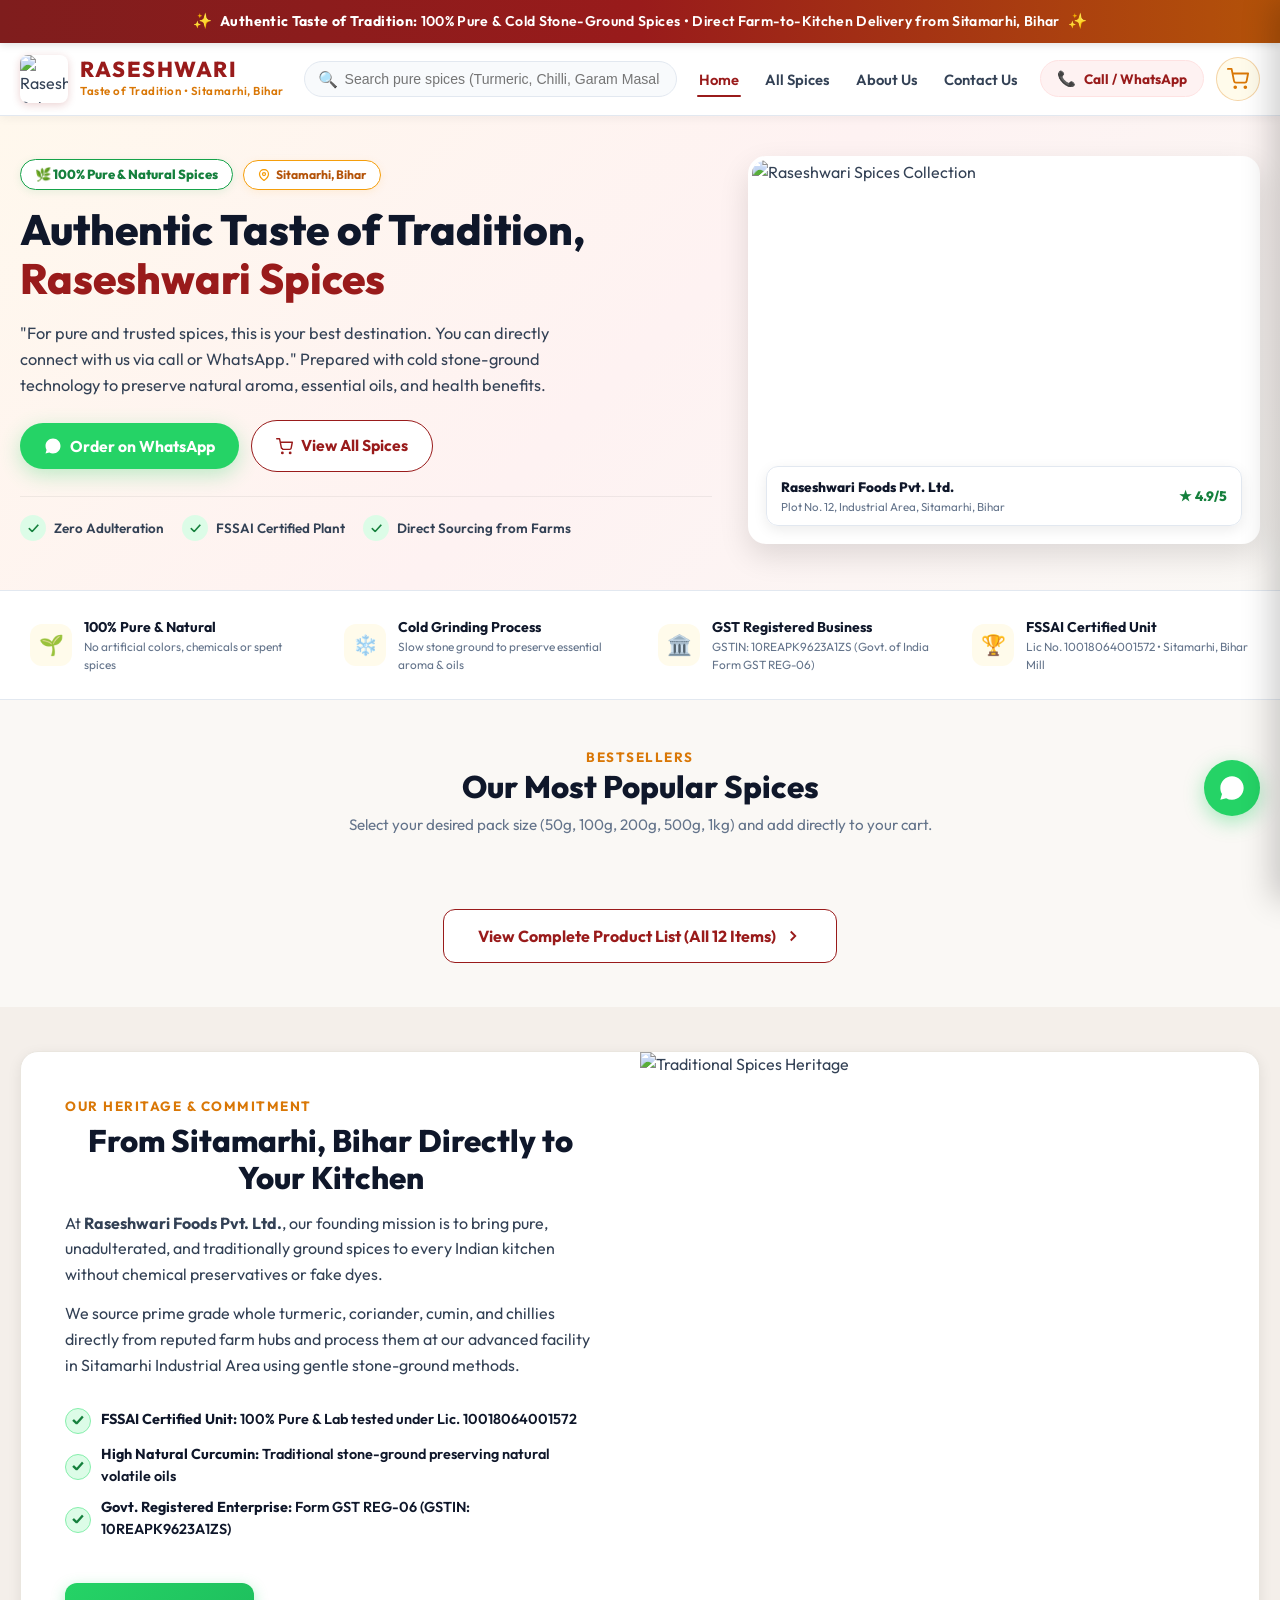
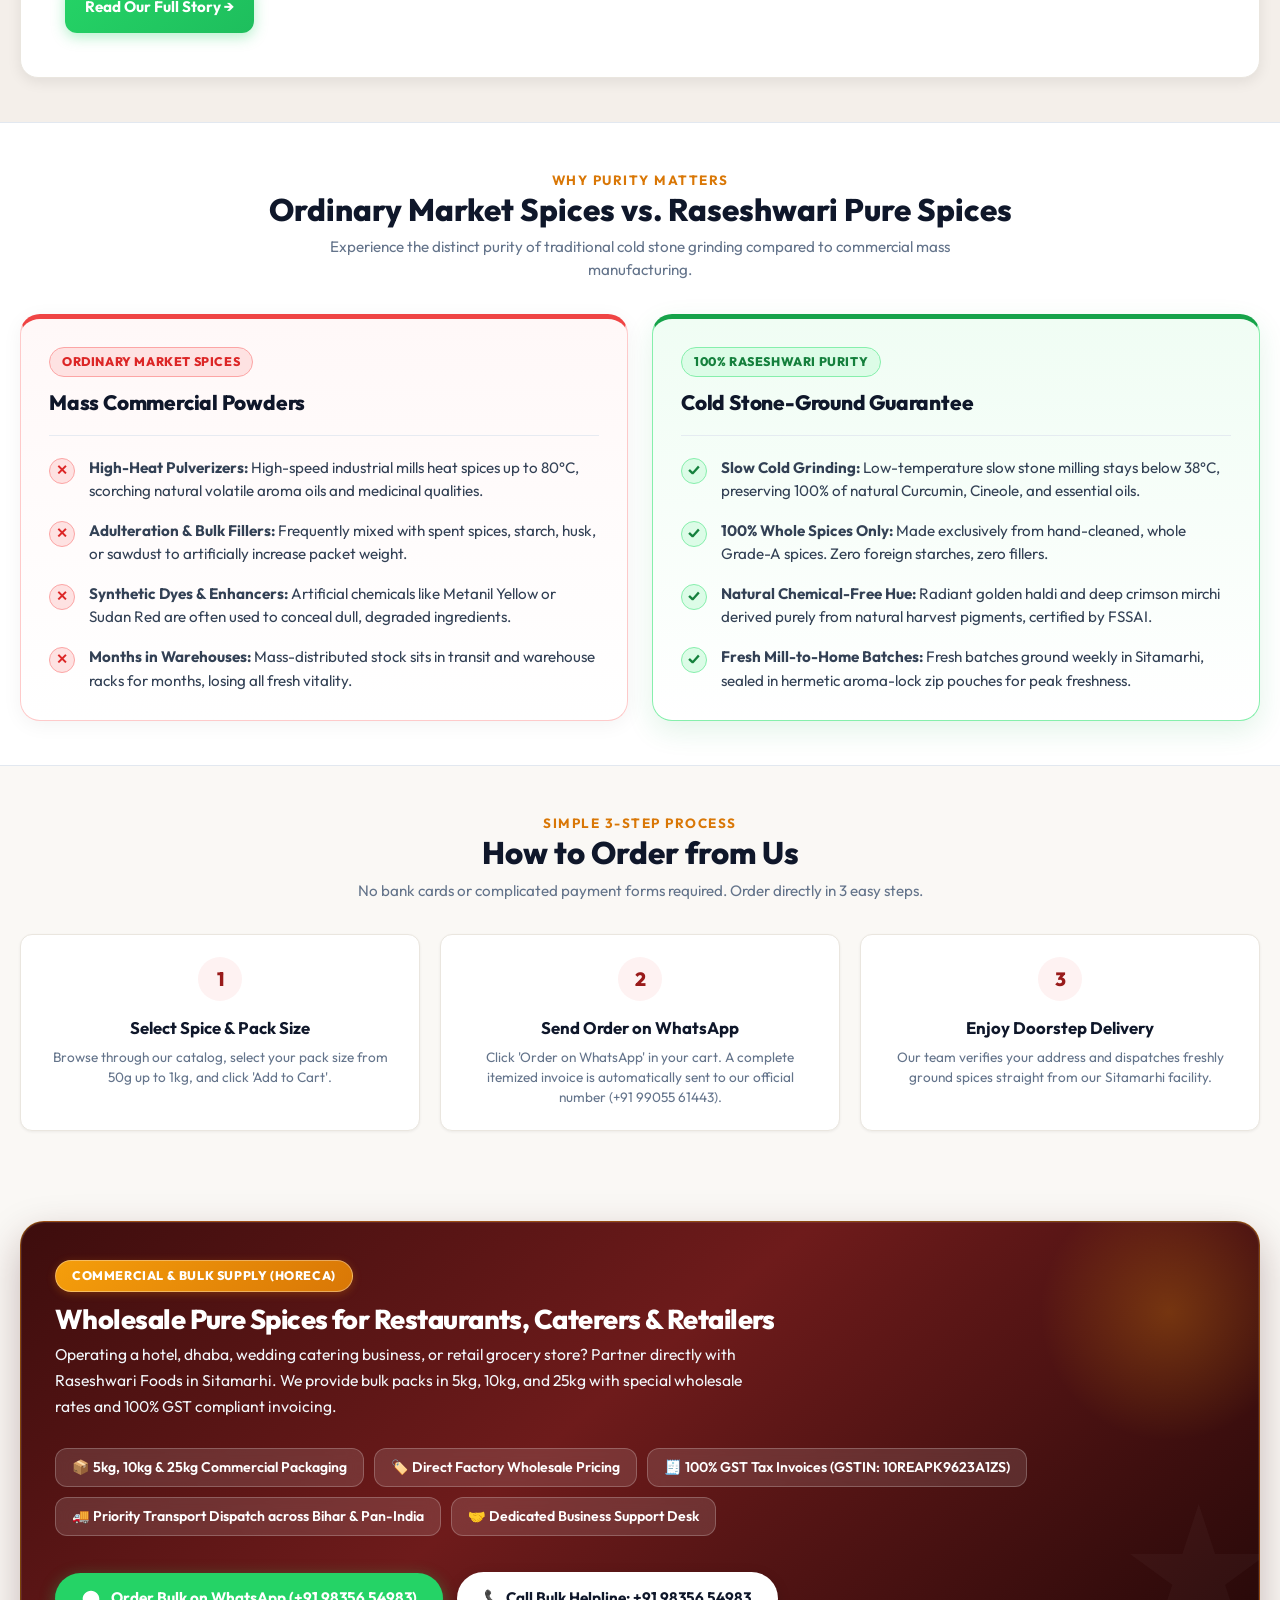
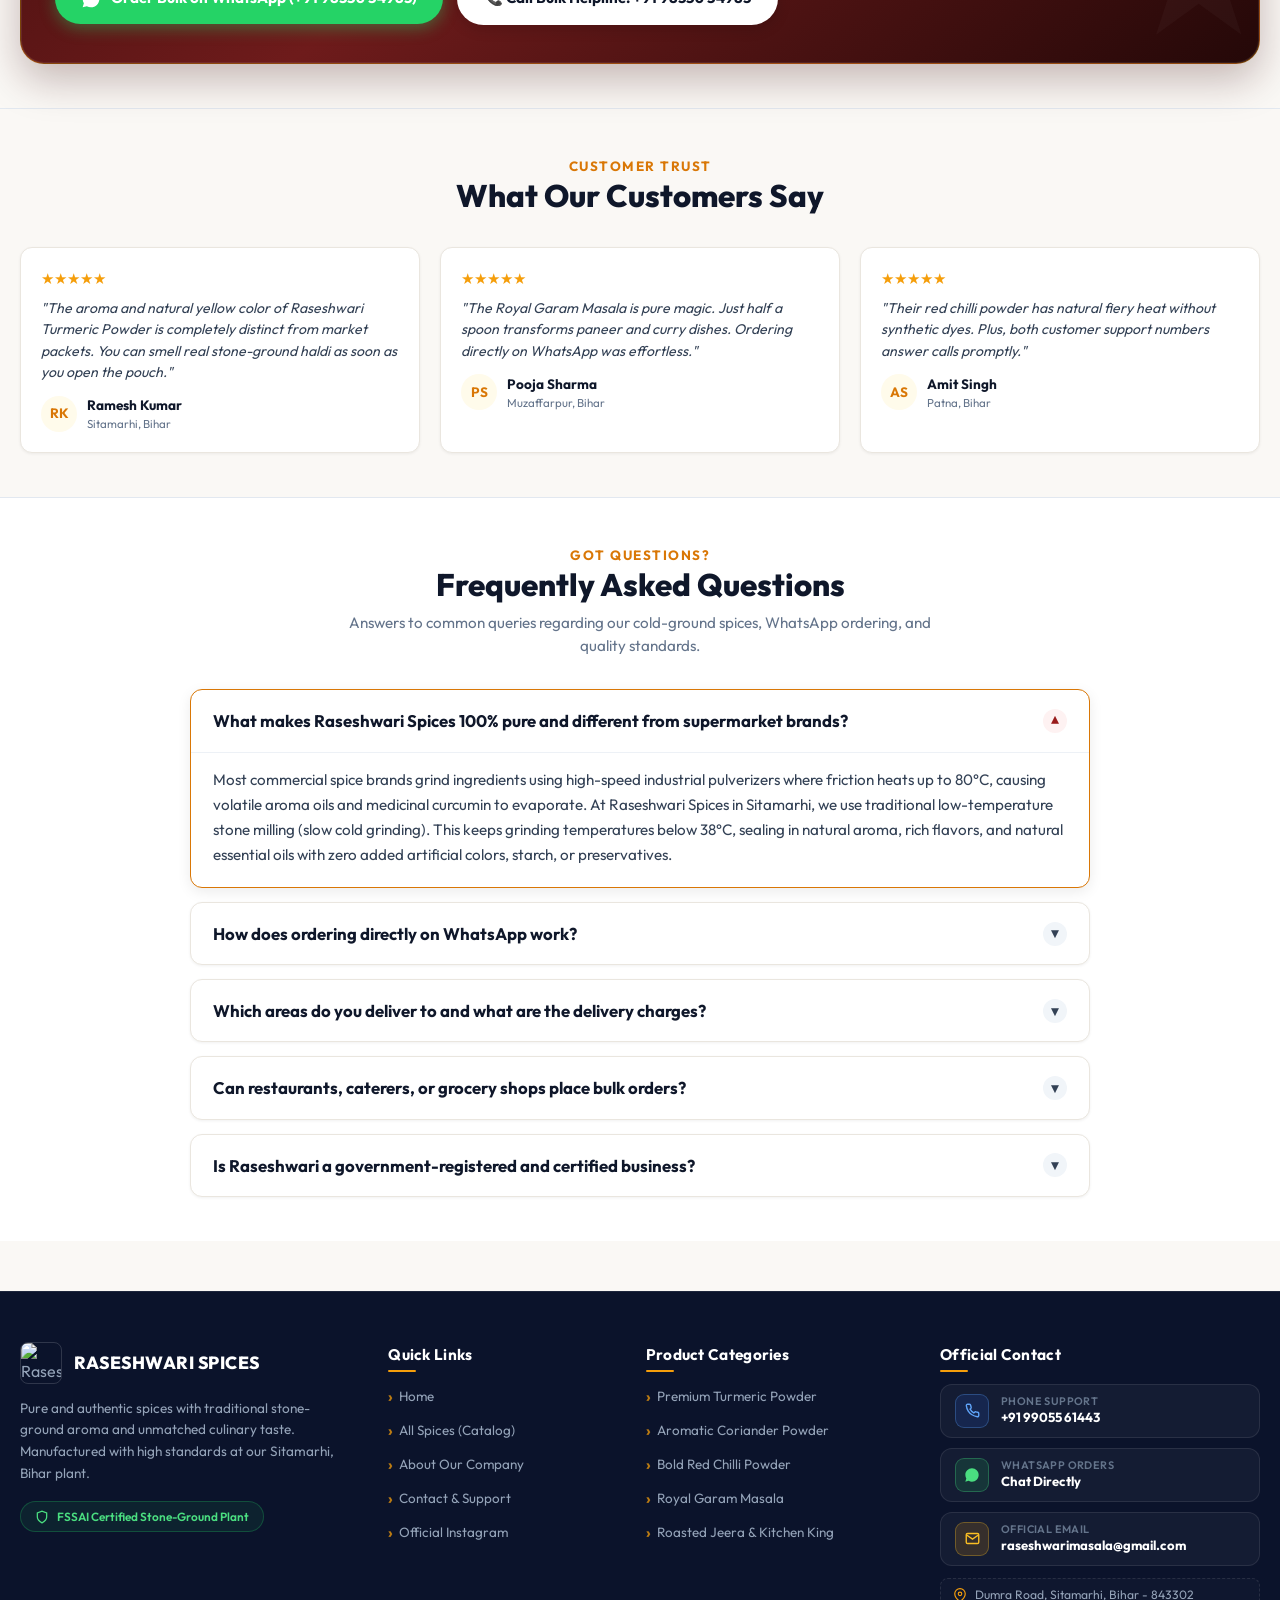
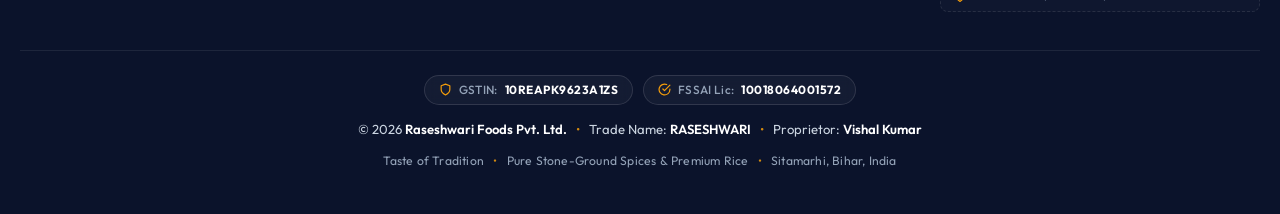
==== commit f2f6e70c: "Add files via upload" ====
--- a/index.html
+++ b/index.html
@@ -62,14 +62,15 @@
           </svg>
           <span class="cart-badge-count" style="display: none;">0</span>
         </button>
-        <a href="https://wa.me/919905561443?text=Hello%20Raseshwari%20Spices,%20I%20want%20to%20order%20pure%20spices."
-          target="_blank" rel="noopener noreferrer" class="btn-header-whatsapp-mobile" title="Chat on WhatsApp"
-          aria-label="WhatsApp Us">
-          <svg width="22" height="22" viewBox="0 0 24 24" fill="currentColor">
+        <button type="button" class="btn-header-call-mobile" onclick="toggleContactModal(true)"
+          title="Call or WhatsApp Helpline" aria-label="Call or WhatsApp Helpline">
+          <svg width="20" height="20" viewBox="0 0 24 24" fill="none" stroke="currentColor" stroke-width="2.2"
+            stroke-linecap="round" stroke-linejoin="round">
             <path
-              d="M12.031 6.172c-3.181 0-5.767 2.586-5.768 5.766-.001 1.298.38 2.27 1.019 3.287l-.582 2.128 2.182-.573c.978.58 1.911.928 3.145.929 3.178 0 5.767-2.587 5.768-5.766.001-3.187-2.575-5.77-5.764-5.771zm3.392 8.244c-.144.405-.837.774-1.17.824-.311.045-.698.077-2.127-.514-1.825-.757-3.003-2.613-3.094-2.735-.091-.122-.74-1.026-.74-1.956 0-.93.488-1.385.661-1.577.173-.192.38-.24.507-.24.126 0 .253.001.364.007.118.006.276-.045.431.328.158.381.543 1.328.591 1.425.048.096.08.209.016.335-.064.126-.096.205-.192.318-.096.113-.203.253-.29.34-.096.096-.197.201-.085.393.112.192.5 1.155 1.074 1.666.738.658 1.36.862 1.552.958.192.096.304.08.416-.048.113-.128.483-.561.611-.753.128-.192.257-.16.432-.096.176.064 1.116.526 1.309.622.192.096.321.144.369.224.048.08.048.465-.096.87zM12 2C6.477 2 2 6.477 2 12c0 1.891.524 3.662 1.436 5.176L2 22l4.982-1.308A9.957 9.957 0 0 0 12 22c5.523 0 10-4.477 10-10S17.523 2 12 2z" />
+              d="M22 16.92v3a2 2 0 0 1-2.18 2 19.79 19.79 0 0 1-8.63-3.07 19.5 19.5 0 0 1-6-6 19.79 19.79 0 0 1-3.07-8.67A2 2 0 0 1 4.11 2h3a2 2 0 0 1 2 1.72 12.84 12.84 0 0 0 .7 2.81 2 2 0 0 1-.45 2.11L8.09 9.91a16 16 0 0 0 6 6l1.27-1.27a2 2 0 0 1 2.11-.45 12.84 12.84 0 0 0 2.81.7A2 2 0 0 1 22 16.92z">
+            </path>
           </svg>
-        </a>
+        </button>
       </div>
     </div>
   </header>
@@ -81,9 +82,14 @@
       <div class="hero-grid">
         <div class="hero-text-block">
           <div class="hero-badge-strip">
-            <span>🌿 100% Pure & Natural Spices</span>
-            <span>•</span>
-            <span>Sitamarhi, Bihar</span>
+            <span class="hero-badge-pill pill-purity">🌿 100% Pure & Natural Spices</span>
+            <span class="hero-badge-pill pill-location">
+              <svg width="12" height="12" viewBox="0 0 24 24" fill="none" stroke="currentColor" stroke-width="2.5" stroke-linecap="round" stroke-linejoin="round">
+                <path d="M21 10c0 7-9 13-9 13s-9-6-9-13a9 9 0 0 1 18 0z"></path>
+                <circle cx="12" cy="10" r="3"></circle>
+              </svg>
+              <span>Sitamarhi, Bihar</span>
+            </span>
           </div>
           <h1 class="hero-heading">
             Authentic Taste of Tradition, <span>Raseshwari Spices</span>
@@ -550,7 +556,7 @@
     </svg>
   </button>
 
-  <!-- Mobile Bottom Navigation Bar -->
+    <!-- Mobile Bottom Navigation Bar -->
   <div class="mobile-bottom-nav">
     <a href="index.html" class="mobile-nav-item active">
       <svg viewBox="0 0 24 24" fill="none" stroke="currentColor" stroke-width="2">
@@ -577,13 +583,13 @@
       <span>Cart</span>
       <span class="mobile-cart-badge" style="display: none;">0</span>
     </button>
-    <a href="javascript:void(0)" onclick="toggleContactModal(true)" class="mobile-nav-item">
+    <a href="about.html" class="mobile-nav-item">
       <svg viewBox="0 0 24 24" fill="none" stroke="currentColor" stroke-width="2">
-        <path
-          d="M22 16.92v3a2 2 0 0 1-2.18 2 19.79 19.79 0 0 1-8.63-3.07 19.5 19.5 0 0 1-6-6 19.79 19.79 0 0 1-3.07-8.67A2 2 0 0 1 4.11 2h3a2 2 0 0 1 2 1.72 12.84 12.84 0 0 0 .7 2.81 2 2 0 0 1-.45 2.11L8.09 9.91a16 16 0 0 0 6 6l1.27-1.27a2 2 0 0 1 2.11-.45 12.84 12.84 0 0 0 2.81.7A2 2 0 0 1 22 16.92z">
-        </path>
+        <circle cx="12" cy="12" r="10"></circle>
+        <line x1="12" y1="16" x2="12" y2="12"></line>
+        <line x1="12" y1="8" x2="12.01" y2="8"></line>
       </svg>
-      <span>Call</span>
+      <span>About Us</span>
     </a>
     <a href="contact.html" class="mobile-nav-item">
       <svg viewBox="0 0 24 24" fill="none" stroke="currentColor" stroke-width="2">
@@ -597,35 +603,40 @@
 
   <footer class="site-footer">
     <div class="container">
-      <div class="footer-grid">
+            <div class="footer-grid">
+        <!-- Col 1: Brand & Heritage Mission -->
         <div class="footer-col footer-about">
-          <div style="display: flex; align-items: center; justify-content: center; gap: 10px; margin-bottom: 12px;">
-            <img src="https://lh3.googleusercontent.com/d/17_ILxbUAwr-_-HqExmbNXJlEyY3REHZR" referrerpolicy="no-referrer" alt="Raseshwari Spices"
-              style="width: 38px; height: 38px; border-radius: 6px; object-fit: cover;" />
-            <h4 style="margin-bottom: 0;">RASESHWARI SPICES</h4>
-          </div>
-          <p>Pure and authentic spices with traditional stone-ground aroma and unmatched culinary taste. Manufactured
-            with high standards at our Sitamarhi, Bihar plant.</p>
-          <div class="footer-badge-fssai">
-            <span>🌿 FSSAI Lic. No: <strong>10018064001572</strong></span>
-          </div>
-        </div>
-
+          <div class="footer-brand-title">
+            <img src="https://lh3.googleusercontent.com/d/17_ILxbUAwr-_-HqExmbNXJlEyY3REHZR" referrerpolicy="no-referrer" alt="Raseshwari Spices" class="footer-brand-logo" />
+            <h4>RASESHWARI SPICES</h4>
+          </div>
+          <p class="footer-about-text">
+            Pure and authentic spices with traditional stone-ground aroma and unmatched culinary taste. Manufactured with high standards at our Sitamarhi, Bihar plant.
+          </p>
+          <div class="footer-brand-badge">
+            <svg width="14" height="14" viewBox="0 0 24 24" fill="none" stroke="currentColor" stroke-width="2.2">
+              <path d="M12 22s8-4 8-10V5l-8-3-8 3v7c0 6 8 10 8 10z"/>
+            </svg>
+            <span>FSSAI Certified Stone-Ground Plant</span>
+          </div>
+        </div>
+
+        <!-- Col 2: Quick Links -->
         <div class="footer-col">
-          <h4>Quick Links</h4>
-          <ul class="footer-links">
+          <h4 class="footer-col-header">Quick Links</h4>
+          <ul class="footer-nav-list">
             <li><a href="index.html">Home</a></li>
             <li><a href="products.html">All Spices (Catalog)</a></li>
             <li><a href="about.html">About Our Company</a></li>
             <li><a href="contact.html">Contact & Support</a></li>
-            <li><a href="https://www.instagram.com/p/DWqc5bIj0xq/?stkn=dDNpZzNweTJvaHZm" target="_blank"
-                rel="noopener">📸 Official Instagram</a></li>
+            <li><a href="https://www.instagram.com/p/DWqc5bIj0xq/?stkn=dDNpZzNweTJvaHZm" target="_blank" rel="noopener">Official Instagram</a></li>
           </ul>
         </div>
 
+        <!-- Col 3: Product Categories -->
         <div class="footer-col">
-          <h4>Product Categories</h4>
-          <ul class="footer-links">
+          <h4 class="footer-col-header">Product Categories</h4>
+          <ul class="footer-nav-list">
             <li><a href="products.html">Premium Turmeric Powder</a></li>
             <li><a href="products.html">Aromatic Coriander Powder</a></li>
             <li><a href="products.html">Bold Red Chilli Powder</a></li>
@@ -634,47 +645,86 @@
           </ul>
         </div>
 
+        <!-- Col 4: Official Contact Hub -->
         <div class="footer-col">
-          <h4>Official Contact</h4>
-          <div class="footer-contact-list">
-            <div class="footer-contact-item">
-              <span>🏛️</span>
-              <span><strong>GSTIN:</strong> 10REAPK9623A1ZS | <strong>FSSAI:</strong> 10018064001572</span>
+          <h4 class="footer-col-header">Official Contact</h4>
+          <div class="footer-contact-stack">
+            <!-- Call Helpline -->
+            <a href="tel:+919905561443" class="contact-card-link" title="Call Official Helpline">
+              <div class="contact-icon-box icon-phone">
+                <svg width="15" height="15" viewBox="0 0 24 24" fill="none" stroke="currentColor" stroke-width="2.2">
+                  <path d="M22 16.92v3a2 2 0 0 1-2.18 2 19.79 19.79 0 0 1-8.63-3.07 19.5 19.5 0 0 1-6-6 19.79 19.79 0 0 1-3.07-8.67A2 2 0 0 1 4.11 2h3a2 2 0 0 1 2 1.72 12.84 12.84 0 0 0 .7 2.81 2 2 0 0 1-.45 2.11L8.09 9.91a16 16 0 0 0 6 6l1.27-1.27a2 2 0 0 1 2.11-.45 12.84 12.84 0 0 0 2.81.7A2 2 0 0 1 22 16.92z"/>
+                </svg>
+              </div>
+              <div class="contact-card-info">
+                <span class="info-sub">Phone Support</span>
+                <span class="info-val">+91 99055 61443</span>
+              </div>
+            </a>
+
+            <!-- WhatsApp Direct -->
+            <button type="button" onclick="toggleContactModal(true)" class="contact-card-link" title="Chat on WhatsApp">
+              <div class="contact-icon-box icon-whatsapp">
+                <svg width="16" height="16" viewBox="0 0 24 24" fill="currentColor">
+                  <path d="M12.031 6.172c-3.181 0-5.767 2.586-5.768 5.766-.001 1.298.38 2.27 1.019 3.287l-.582 2.128 2.182-.573c.978.58 1.911.928 3.145.929 3.178 0 5.767-2.587 5.768-5.766.001-3.187-2.575-5.77-5.764-5.771zm3.392 8.244c-.144.405-.837.774-1.17.824-.311.045-.698.077-2.127-.514-1.825-.757-3.003-2.613-3.094-2.735-.091-.122-.74-1.026-.74-1.956 0-.93.488-1.385.661-1.577.173-.192.38-.24.507-.24.126 0 .253.001.364.007.118.006.276-.045.431.328.158.381.543 1.328.591 1.425.048.096.08.209.016.335-.064.126-.096.205-.192.318-.096.113-.203.253-.29.34-.096.096-.197.201-.085.393.112.192.5 1.155 1.074 1.666.738.658 1.36.862 1.552.958.192.096.304.08.416-.048.113-.128.483-.561.611-.753.128-.192.257-.16.432-.096.176.064 1.116.526 1.309.622.192.096.321.144.369.224.048.08.048.465-.096.87zM12 2C6.477 2 2 6.477 2 12c0 1.891.524 3.662 1.436 5.176L2 22l4.982-1.308A9.957 9.957 0 0 0 12 22c5.523 0 10-4.477 10-10S17.523 2 12 2z"/>
+                </svg>
+              </div>
+              <div class="contact-card-info">
+                <span class="info-sub">WhatsApp Orders</span>
+                <span class="info-val">Chat Directly</span>
+              </div>
+            </button>
+
+            <!-- Email -->
+            <a href="mailto:raseshwarimasala@gmail.com" class="contact-card-link" title="Official Email">
+              <div class="contact-icon-box icon-mail">
+                <svg width="15" height="15" viewBox="0 0 24 24" fill="none" stroke="currentColor" stroke-width="2.2">
+                  <path d="M4 4h16c1.1 0 2 .9 2 2v12c0 1.1-.9 2-2 2H4c-1.1 0-2-.9-2-2V6c0-1.1.9-2 2-2z"/>
+                  <polyline points="22,6 12,13 2,6"/>
+                </svg>
+              </div>
+              <div class="contact-card-info">
+                <span class="info-sub">Official Email</span>
+                <span class="info-val">raseshwarimasala@gmail.com</span>
+              </div>
+            </a>
+
+            <!-- Plant Address -->
+            <div class="footer-address-bar">
+              <svg width="14" height="14" viewBox="0 0 24 24" fill="none" stroke="currentColor" stroke-width="2">
+                <path d="M21 10c0 7-9 13-9 13s-9-6-9-13a9 9 0 0 1 18 0z"/>
+                <circle cx="12" cy="10" r="3"/>
+              </svg>
+              <span>Dumra Road, Sitamarhi, Bihar - 843302</span>
             </div>
-            <div class="footer-contact-item">
-              <span>📍</span>
-              <span>Bhairo Bhoop, Dumra Road, Sitamarhi, Bihar - 843302</span>
-            </div>
-            <div class="footer-contact-item">
-              <span>📞</span>
-              <div>
-                <strong>Line 1 (Orders & Retail):</strong> <a href="tel:+919905561443">+91 99055 61443</a> (Call &
-                WhatsApp)<br>
-                <strong>Line 2 (Plant & Wholesale):</strong> <a href="tel:+919835654983">+91 98356 54983</a> (Call &
-                WhatsApp)
-              </div>
-            </div>
-            <div class="footer-contact-item">
-              <span>💬</span>
-              <div>
-                <a href="https://wa.me/919905561443" target="_blank" style="margin-right: 8px;">WhatsApp Line 1</a> |
-                <a href="https://wa.me/919835654983" target="_blank">WhatsApp Line 2</a>
-              </div>
-            </div>
-            <div class="footer-contact-item">
-              <span>✉️</span>
-              <a href="mailto:raseshwarimasala@gmail.com" title="Official Business Mail"
-                style="color: #FBBF24; font-weight: 700;">raseshwarimasala@gmail.com</a><br><small
-                style="color: #94A3B8; font-size: 0.76rem;">(Support: raseshwarimasala@gmail.com)</small>
-            </div>
           </div>
         </div>
       </div>
 
       <div class="footer-bottom">
-        <p>© 2026 Raseshwari Foods Pvt. Ltd. (Trade Name: RASESHWARI • Proprietor: Vishal Kumar) | GSTIN:
-          10REAPK9623A1ZS | FSSAI: 10018064001572</p>
-        <p>Taste of Tradition • Pure Stone-Ground Spices & Premium Rice • Sitamarhi, Bihar, India</p>
+        <div class="footer-legal-badges">
+          <span class="footer-legal-pill">
+            <svg class="legal-icon" viewBox="0 0 24 24" width="13" height="13" fill="none" stroke="currentColor" stroke-width="2.2" stroke-linecap="round" stroke-linejoin="round">
+              <path d="M12 22s8-4 8-10V5l-8-3-8 3v7c0 6 8 10 8 10z"/>
+            </svg>
+            <span class="pill-label">GSTIN:</span>
+            <strong class="pill-val">10REAPK9623A1ZS</strong>
+          </span>
+          <span class="footer-legal-pill">
+            <svg class="legal-icon" viewBox="0 0 24 24" width="13" height="13" fill="none" stroke="currentColor" stroke-width="2.2" stroke-linecap="round" stroke-linejoin="round">
+              <path d="M22 11.08V12a10 10 0 1 1-5.93-9.14"/>
+              <polyline points="22 4 12 14.01 9 11.01"/>
+            </svg>
+            <span class="pill-label">FSSAI Lic:</span>
+            <strong class="pill-val">10018064001572</strong>
+          </span>
+        </div>
+        <p class="footer-company-text">
+          &copy; 2026 <strong>Raseshwari Foods Pvt. Ltd.</strong> <span class="footer-dot">&bull;</span> Trade Name: <strong>RASESHWARI</strong> <span class="footer-dot">&bull;</span> Proprietor: <strong>Vishal Kumar</strong>
+        </p>
+        <p class="footer-tagline-text">
+          Taste of Tradition <span class="footer-dot">&bull;</span> Pure Stone-Ground Spices &amp; Premium Rice <span class="footer-dot">&bull;</span> Sitamarhi, Bihar, India
+        </p>
       </div>
     </div>
   </footer>
--- a/style.css
+++ b/style.css
@@ -345,9 +345,17 @@
 
 /* Layout Utilities */
 .container {
-  max-width: 1280px;
-  margin: 0 auto;
-  padding: 0 20px;
+  width: 100% !important;
+  max-width: 1280px !important;
+  margin: 0 auto !important;
+  padding: 0 20px !important;
+  box-sizing: border-box !important;
+}
+
+@media (max-width: 768px) {
+  .container {
+    padding: 0 14px !important;
+  }
 }
 
 .section {
@@ -398,19 +406,49 @@
   gap: 36px;
 }
 
+/* Hero Badges: Two Clean Micro-Pills (Upper & Niche Responsive) */
 .hero-badge-strip {
   display: inline-flex;
   align-items: center;
-  gap: 8px;
-  padding: 6px 14px;
+  gap: 10px;
+  margin-bottom: 16px;
+  background: transparent;
+  border: none;
+  padding: 0;
+  box-shadow: none;
+}
+
+.hero-badge-pill {
+  display: inline-flex;
+  align-items: center;
+  gap: 6px;
+  padding: 5px 14px;
+  border-radius: var(--radius-full);
+  font-weight: 700;
+  white-space: nowrap;
+  transition: var(--transition);
+}
+
+.hero-badge-pill.pill-purity {
   background: #FFFFFF;
-  border: 1px solid var(--accent);
-  border-radius: var(--radius-full);
+  border: 1.5px solid #16A34A;
+  color: #15803D;
   font-size: 0.82rem;
-  font-weight: 700;
-  color: var(--accent);
-  margin-bottom: 14px;
-  box-shadow: var(--shadow-sm);
+  font-weight: 800;
+  box-shadow: 0 2px 8px rgba(22, 163, 74, 0.1);
+}
+
+.hero-badge-pill.pill-location {
+  background: #FFFFFF;
+  border: 1.5px solid #F59E0B;
+  color: #B45309;
+  font-size: 0.76rem;
+  box-shadow: 0 2px 8px rgba(245, 158, 11, 0.1);
+}
+
+.hero-badge-pill.pill-location svg {
+  color: #F59E0B;
+  flex-shrink: 0;
 }
 
 .hero-heading {
@@ -948,6 +986,7 @@
   color: var(--dark);
   margin-bottom: 14px;
   line-height: 1.2;
+  text-align: center !important;
 }
 
 .heritage-content p {
@@ -1739,113 +1778,318 @@
 
 /* Footer (Desktop Default) */
 .site-footer {
-  background: #0F172A;
-  color: #E2E8F0;
-  padding: 50px 0 22px;
+  background: #0B132B !important;
+  color: #94A3B8;
+  padding: 50px 0 24px;
   margin-top: 50px;
+  border-top: 1px solid rgba(255, 255, 255, 0.08);
 }
 
 .footer-grid {
   display: grid;
-  grid-template-columns: 1.4fr 1fr 1fr 1.2fr;
-  gap: 32px;
-  margin-bottom: 36px;
-}
-
-.footer-col h4 {
-  font-size: 1.02rem;
+  grid-template-columns: 1.35fr 0.9fr 1.05fr 1.3fr;
+  gap: 36px;
+  margin-bottom: 38px;
+}
+
+.footer-brand-title {
+  display: flex;
+  align-items: center;
+  gap: 12px;
+  margin-bottom: 14px;
+}
+
+.footer-brand-logo {
+  width: 42px;
+  height: 42px;
+  border-radius: 8px;
+  object-fit: cover;
+  border: 1px solid rgba(255, 255, 255, 0.15);
+  flex-shrink: 0;
+}
+
+.footer-brand-title h4 {
+  font-size: 1.10rem;
+  font-weight: 800;
+  color: #FFFFFF;
+  margin: 0;
+  letter-spacing: 0.5px;
+}
+
+.footer-about-text {
+  font-size: 0.85rem;
+  color: #94A3B8;
+  line-height: 1.6;
+  margin: 0 0 16px 0;
+}
+
+.footer-brand-badge {
+  display: inline-flex;
+  align-items: center;
+  gap: 8px;
+  background: rgba(37, 211, 102, 0.08);
+  border: 1px solid rgba(37, 211, 102, 0.25);
+  padding: 6px 14px;
+  border-radius: 999px;
+  font-size: 0.74rem;
+  color: #4ADE80;
+  font-weight: 600;
+}
+
+.footer-col-header {
+  font-size: 0.96rem;
   font-weight: 700;
   color: #FFFFFF;
-  margin-bottom: 16px;
+  margin-bottom: 18px;
   position: relative;
-}
-
-.footer-col h4::after {
+  display: inline-block;
+  letter-spacing: 0.3px;
+}
+
+.footer-col-header::after {
   content: '';
   position: absolute;
   bottom: -6px;
   left: 0;
-  width: 32px;
+  width: 28px;
   height: 2px;
-  background: var(--accent);
-}
-
-.footer-about p {
-  font-size: 0.86rem;
-  color: #94A3B8;
-  line-height: 1.6;
-  margin-bottom: 14px;
-}
-
-.footer-badge-fssai {
-  display: inline-flex;
-  align-items: center;
-  gap: 6px;
-  padding: 4px 10px;
-  background: rgba(255,255,255,0.08);
-  border: 1px solid rgba(255,255,255,0.15);
-  border-radius: 6px;
-  font-size: 0.76rem;
-  color: #FDE68A;
-}
-
-.footer-links {
+  background: #F59E0B;
+  border-radius: 2px;
+}
+
+.footer-nav-list {
   list-style: none;
-  display: flex;
-  flex-direction: column;
-  gap: 9px;
-}
-
-.footer-links a {
-  color: #94A3B8;
-  font-size: 0.86rem;
-  transition: var(--transition);
-}
-
-.footer-links a:hover {
-  color: #FFFFFF;
-  padding-left: 4px;
-}
-
-.footer-contact-list {
+  padding: 0;
+  margin: 0;
   display: flex;
   flex-direction: column;
   gap: 10px;
-  font-size: 0.86rem;
+}
+
+.footer-nav-list li a {
   color: #94A3B8;
-}
-
-.footer-contact-item {
-  display: flex;
-  align-items: flex-start;
+  font-size: 0.84rem;
+  text-decoration: none;
+  display: inline-flex;
+  align-items: center;
+  gap: 6px;
+  transition: all 0.2s ease;
+}
+
+.footer-nav-list li a::before {
+  content: '›';
+  color: #F59E0B;
+  font-weight: bold;
+  font-size: 1rem;
+  line-height: 1;
+  opacity: 0.75;
+  transition: transform 0.2s ease;
+}
+
+.footer-nav-list li a:hover {
+  color: #FFFFFF;
+  transform: translateX(4px);
+}
+
+.footer-nav-list li a:hover::before {
+  opacity: 1;
+  transform: translateX(2px);
+}
+
+.footer-contact-stack {
+  display: flex;
+  flex-direction: column;
   gap: 10px;
 }
 
-.footer-contact-item svg {
-  color: var(--accent);
+.contact-card-link {
+  display: flex;
+  align-items: center;
+  gap: 12px;
+  background: rgba(255, 255, 255, 0.04);
+  border: 1px solid rgba(255, 255, 255, 0.09);
+  padding: 9px 14px;
+  border-radius: 12px;
+  text-decoration: none;
+  transition: all 0.2s ease;
+  cursor: pointer;
+  font-family: inherit;
+  width: 100%;
+  box-sizing: border-box;
+  text-align: left;
+}
+
+.contact-card-link:hover {
+  background: rgba(255, 255, 255, 0.08);
+  border-color: rgba(245, 158, 11, 0.45);
+  box-shadow: 0 4px 12px rgba(0, 0, 0, 0.2);
+  transform: translateY(-1px);
+}
+
+.contact-icon-box {
+  width: 34px;
+  height: 34px;
+  min-width: 34px;
+  border-radius: 9px;
+  display: flex;
+  align-items: center;
+  justify-content: center;
   flex-shrink: 0;
+}
+
+.contact-icon-box.icon-phone {
+  background: rgba(37, 99, 235, 0.15);
+  color: #60A5FA;
+  border: 1px solid rgba(96, 165, 250, 0.3);
+}
+
+.contact-icon-box.icon-whatsapp {
+  background: rgba(34, 197, 94, 0.15);
+  color: #4ADE80;
+  border: 1px solid rgba(74, 222, 128, 0.3);
+}
+
+.contact-icon-box.icon-mail {
+  background: rgba(245, 158, 11, 0.15);
+  color: #FBBF24;
+  border: 1px solid rgba(251, 191, 36, 0.3);
+}
+
+.contact-card-info {
+  display: flex;
+  flex-direction: column;
+  gap: 1px;
+  min-width: 0;
+}
+
+.contact-card-info .info-sub {
+  font-size: 0.68rem;
+  color: #64748B;
+  text-transform: uppercase;
+  letter-spacing: 0.4px;
+  font-weight: 600;
+  line-height: 1.2;
+}
+
+.contact-card-info .info-val {
+  font-size: 0.82rem;
+  font-weight: 700;
+  color: #FFFFFF;
+  white-space: nowrap;
+  overflow: hidden;
+  text-overflow: ellipsis;
+  line-height: 1.3;
+}
+
+.footer-address-bar {
+  display: flex;
+  align-items: center;
+  gap: 8px;
+  font-size: 0.76rem;
+  color: #94A3B8;
+  padding: 7px 12px;
+  background: rgba(255, 255, 255, 0.02);
+  border-radius: 8px;
+  border: 1px dashed rgba(255, 255, 255, 0.1);
   margin-top: 2px;
-}
-
-.footer-contact-item a {
+  box-sizing: border-box;
+}
+
+.footer-address-bar svg {
+  color: #F59E0B;
+  flex-shrink: 0;
+}
+
+/* =====================================================================
+   FOOTER BOTTOM - REDESIGNED PREMIUM CENTERED LAYOUT
+   ===================================================================== */
+.footer-bottom {
+  border-top: 1px solid rgba(255, 255, 255, 0.08);
+  padding: 24px 16px 20px;
+  display: flex !important;
+  flex-direction: column !important;
+  justify-content: center !important;
+  align-items: center !important;
+  text-align: center !important;
+  gap: 12px !important;
+  width: 100% !important;
+  box-sizing: border-box !important;
+}
+
+.footer-legal-badges {
+  display: inline-flex;
+  flex-wrap: wrap;
+  justify-content: center;
+  align-items: center;
+  gap: 10px;
+  margin-bottom: 2px;
+}
+
+.footer-legal-pill {
+  display: inline-flex;
+  align-items: center;
+  gap: 7px;
+  background: rgba(255, 255, 255, 0.04);
+  border: 1px solid rgba(255, 255, 255, 0.12);
+  padding: 5px 14px;
+  border-radius: 999px;
+  font-size: 0.74rem;
   color: #E2E8F0;
-  transition: var(--transition);
-}
-
-.footer-contact-item a:hover {
+  backdrop-filter: blur(6px);
+  transition: all 0.25s ease;
+  letter-spacing: 0.3px;
+}
+
+.footer-legal-pill:hover {
+  background: rgba(255, 255, 255, 0.08);
+  border-color: rgba(245, 158, 11, 0.45);
+  box-shadow: 0 4px 12px rgba(0, 0, 0, 0.25);
+  transform: translateY(-1px);
+}
+
+.footer-legal-pill .legal-icon {
   color: #F59E0B;
-}
-
-.footer-bottom {
-  border-top: 1px solid rgba(255,255,255,0.1);
-  padding-top: 18px;
-  display: flex;
-  justify-content: space-between;
-  align-items: center;
-  font-size: 0.78rem;
-  color: #64748B;
-  flex-wrap: wrap;
-  gap: 12px;
+  flex-shrink: 0;
+}
+
+.footer-legal-pill .pill-label {
+  color: #94A3B8;
+  font-weight: 500;
+}
+
+.footer-legal-pill .pill-val {
+  color: #FFFFFF;
+  font-weight: 700;
+  letter-spacing: 0.5px;
+}
+
+.footer-company-text {
+  font-size: 0.82rem;
+  color: #CBD5E1;
+  margin: 0;
+  line-height: 1.6;
+  text-align: center !important;
+}
+
+.footer-company-text strong {
+  color: #FFFFFF;
+  font-weight: 600;
+}
+
+.footer-tagline-text {
+  font-size: 0.76rem;
+  color: #94A3B8;
+  margin: 0;
+  line-height: 1.5;
+  text-align: center !important;
+  letter-spacing: 0.2px;
+}
+
+.footer-dot {
+  display: inline-block;
+  margin: 0 6px;
+  color: #F59E0B;
+  opacity: 0.85;
 }
 
 /* Toast Notifications - Ultra-Compact & Premium Design */
@@ -1981,23 +2225,27 @@
     display: none !important;
   }
 
-  .btn-header-whatsapp-mobile {
+  .btn-header-call-mobile {
     display: flex !important;
     align-items: center !important;
     justify-content: center !important;
     width: 38px !important;
     height: 38px !important;
     border-radius: 50% !important;
-    background: #25D366 !important;
+    background: linear-gradient(135deg, #16A34A, #15803D) !important;
     color: #FFFFFF !important;
-    box-shadow: 0 3px 10px rgba(37, 211, 102, 0.35) !important;
+    box-shadow: 0 3px 10px rgba(22, 163, 74, 0.35) !important;
     text-decoration: none !important;
     transition: var(--transition) !important;
     flex-shrink: 0 !important;
-  }
-
-  .btn-header-whatsapp-mobile:hover {
-    background: #128C7E !important;
+    border: none !important;
+    cursor: pointer !important;
+    padding: 0 !important;
+    outline: none !important;
+  }
+
+  .btn-header-call-mobile:hover {
+    background: #15803D !important;
     transform: scale(1.05) !important;
   }
 
@@ -2134,6 +2382,37 @@
     border: 1.5px solid #FFFFFF !important;
   }
 
+  /* Hero Badges Stacked and Centered on Mobile */
+  .hero-text-block {
+    text-align: center !important;
+    display: flex !important;
+    flex-direction: column !important;
+    align-items: center !important;
+  }
+
+  .hero-badge-strip {
+    display: inline-flex !important;
+    flex-direction: column !important;
+    align-items: center !important;
+    justify-content: center !important;
+    gap: 6px !important;
+    margin: 0 auto 14px auto !important;
+  }
+
+  .hero-heading {
+    text-align: center !important;
+  }
+
+  .hero-desc {
+    text-align: center !important;
+    margin-left: auto !important;
+    margin-right: auto !important;
+  }
+
+  .hero-highlights {
+    justify-content: center !important;
+  }
+
   /* 5. HERO BUTTONS: SIDE BY SIDE ("amne samne") WITH COMPACT TEXT */
   .hero-actions {
     display: flex !important;
@@ -2241,7 +2520,7 @@
   /* 7. ALL FOOTER ELEMENTS CENTERED */
   .site-footer {
     text-align: center !important;
-    padding: 40px 0 20px !important;
+    padding: 40px 0 85px !important;
   }
 
   .footer-grid {
@@ -2309,6 +2588,63 @@
     align-items: center !important;
     max-width: 320px !important;
     margin: 0 auto !important;
+  }
+
+  .footer-brand-title {
+    justify-content: center !important;
+  }
+
+  .footer-col-header::after {
+    left: 50% !important;
+    transform: translateX(-50%) !important;
+  }
+
+  .footer-nav-list {
+    align-items: center !important;
+    text-align: center !important;
+    width: 100% !important;
+  }
+
+  .footer-nav-list li a {
+    justify-content: center !important;
+  }
+
+  .footer-contact-stack {
+    width: 100% !important;
+    max-width: 320px !important;
+    margin: 0 auto !important;
+  }
+
+  .contact-card-link {
+    justify-content: flex-start !important;
+  }
+
+  .footer-address-bar {
+    justify-content: center !important;
+    text-align: center !important;
+  }
+
+  .footer-email-item .footer-email-link {
+    display: inline-flex !important;
+    align-items: center !important;
+    justify-content: center !important;
+    text-align: center !important;
+    gap: 8px !important;
+    color: #FBBF24 !important;
+    font-size: 0.92rem !important;
+    font-weight: 700 !important;
+    text-decoration: none !important;
+    padding: 7px 16px !important;
+    border-radius: 20px !important;
+    background: rgba(251, 191, 36, 0.09) !important;
+    border: 1px solid rgba(251, 191, 36, 0.25) !important;
+    letter-spacing: 0.2px !important;
+    box-shadow: 0 2px 8px rgba(0, 0, 0, 0.2) !important;
+  }
+
+  .footer-email-item .footer-email-link:hover {
+    background: rgba(251, 191, 36, 0.2) !important;
+    color: #FFFFFF !important;
   }
 
   .footer-bottom {
@@ -3774,9 +4110,10 @@
 }
 
 
-/* WhatsApp mobile header button hidden on desktop */
+/* WhatsApp & Call mobile header button hidden on desktop */
 @media (min-width: 992px) {
-  .btn-header-whatsapp-mobile {
+  .btn-header-whatsapp-mobile,
+  .btn-header-call-mobile {
     display: none !important;
   }
 }
@@ -6184,6 +6521,10 @@
     padding: 22px 18px !important;
   }
 
+  .heritage-content h2 {
+    text-align: center !important;
+  }
+
   .founder-philosophy-card {
     padding: 22px 18px !important;
     margin-bottom: 28px !important;
@@ -6710,3 +7051,155 @@
     left: 12px !important;
   }
 }
+
+/* =====================================================================
+   COMPLIANCE & FACILITY PILLARS STRIP (REDESIGNED & BOUNDARY SAFE)
+   ===================================================================== */
+.about-compliance-strip {
+  display: grid !important;
+  grid-template-columns: repeat(4, minmax(0, 1fr)) !important;
+  gap: 16px !important;
+  margin-top: 36px !important;
+  margin-bottom: 24px !important;
+  width: 100% !important;
+  max-width: 100% !important;
+  box-sizing: border-box !important;
+}
+
+.about-compliance-card {
+  background: #FFFFFF !important;
+  border: 1px solid #E2E8F0 !important;
+  border-radius: 16px !important;
+  padding: 18px 16px !important;
+  box-shadow: 0 2px 8px rgba(0, 0, 0, 0.04) !important;
+  display: flex !important;
+  flex-direction: column !important;
+  transition: all 0.25s cubic-bezier(0.16, 1, 0.3, 1) !important;
+  box-sizing: border-box !important;
+  position: relative !important;
+  overflow: hidden !important;
+  min-width: 0 !important;
+  width: 100% !important;
+}
+
+.about-compliance-card::before {
+  content: "" !important;
+  position: absolute !important;
+  top: 0 !important;
+  left: 0 !important;
+  right: 0 !important;
+  height: 3px !important;
+  opacity: 0.85 !important;
+  transition: opacity 0.25s ease !important;
+}
+
+.about-compliance-card.card-gst::before { background: linear-gradient(90deg, #2563EB, #60A5FA) !important; }
+.about-compliance-card.card-fssai::before { background: linear-gradient(90deg, #D97706, #FBBF24) !important; }
+.about-compliance-card.card-farmer::before { background: linear-gradient(90deg, #059669, #34D399) !important; }
+.about-compliance-card.card-mill::before { background: linear-gradient(90deg, #DC2626, #F87171) !important; }
+
+.about-compliance-card:hover {
+  transform: translateY(-3px) !important;
+  box-shadow: 0 10px 24px -4px rgba(0, 0, 0, 0.08) !important;
+  border-color: #CBD5E1 !important;
+}
+
+.card-head-row {
+  display: flex !important;
+  align-items: center !important;
+  justify-content: space-between !important;
+  margin-bottom: 12px !important;
+  gap: 8px !important;
+  width: 100% !important;
+  flex-wrap: wrap !important;
+}
+
+.compliance-icon-badge {
+  width: 38px !important;
+  height: 38px !important;
+  min-width: 38px !important;
+  border-radius: 12px !important;
+  display: flex !important;
+  align-items: center !important;
+  justify-content: center !important;
+  flex-shrink: 0 !important;
+}
+
+.compliance-icon-badge.icon-blue {
+  background: #EFF6FF !important;
+  color: #2563EB !important;
+  border: 1px solid #DBEAFE !important;
+}
+
+.compliance-icon-badge.icon-amber {
+  background: #FEF3C7 !important;
+  color: #D97706 !important;
+  border: 1px solid #FDE68A !important;
+}
+
+.compliance-icon-badge.icon-emerald {
+  background: #ECFDF5 !important;
+  color: #059669 !important;
+  border: 1px solid #A7F3D0 !important;
+}
+
+.compliance-icon-badge.icon-rose {
+  background: #FEE2E2 !important;
+  color: #DC2626 !important;
+  border: 1px solid #FECACA !important;
+}
+
+.compliance-tag {
+  font-size: 0.66rem !important;
+  font-weight: 700 !important;
+  text-transform: uppercase !important;
+  letter-spacing: 0.4px !important;
+  padding: 3px 8px !important;
+  border-radius: 6px !important;
+  white-space: nowrap !important;
+}
+
+.compliance-tag.tag-blue { background: #DBEAFE !important; color: #1E40AF !important; }
+.compliance-tag.tag-amber { background: #FEF3C7 !important; color: #92400E !important; }
+.compliance-tag.tag-emerald { background: #D1FAE5 !important; color: #065F46 !important; }
+.compliance-tag.tag-rose { background: #FEE2E2 !important; color: #991B1B !important; }
+
+.compliance-title {
+  font-size: 0.92rem !important;
+  font-weight: 700 !important;
+  color: #0F172A !important;
+  margin: 0 0 6px 0 !important;
+  line-height: 1.35 !important;
+  word-break: break-word !important;
+}
+
+.compliance-desc {
+  font-size: 0.78rem !important;
+  color: #64748B !important;
+  line-height: 1.5 !important;
+  margin: 0 !important;
+  word-break: break-word !important;
+  overflow-wrap: break-word !important;
+}
+
+.compliance-desc strong {
+  color: #1E293B !important;
+  font-weight: 600 !important;
+}
+
+@media (max-width: 1024px) {
+  .about-compliance-strip {
+    grid-template-columns: repeat(2, minmax(0, 1fr)) !important;
+    gap: 14px !important;
+  }
+}
+
+@media (max-width: 640px) {
+  .about-compliance-strip {
+    grid-template-columns: 1fr !important;
+    gap: 12px !important;
+  }
+  .about-compliance-card {
+    padding: 16px 14px !important;
+  }
+}
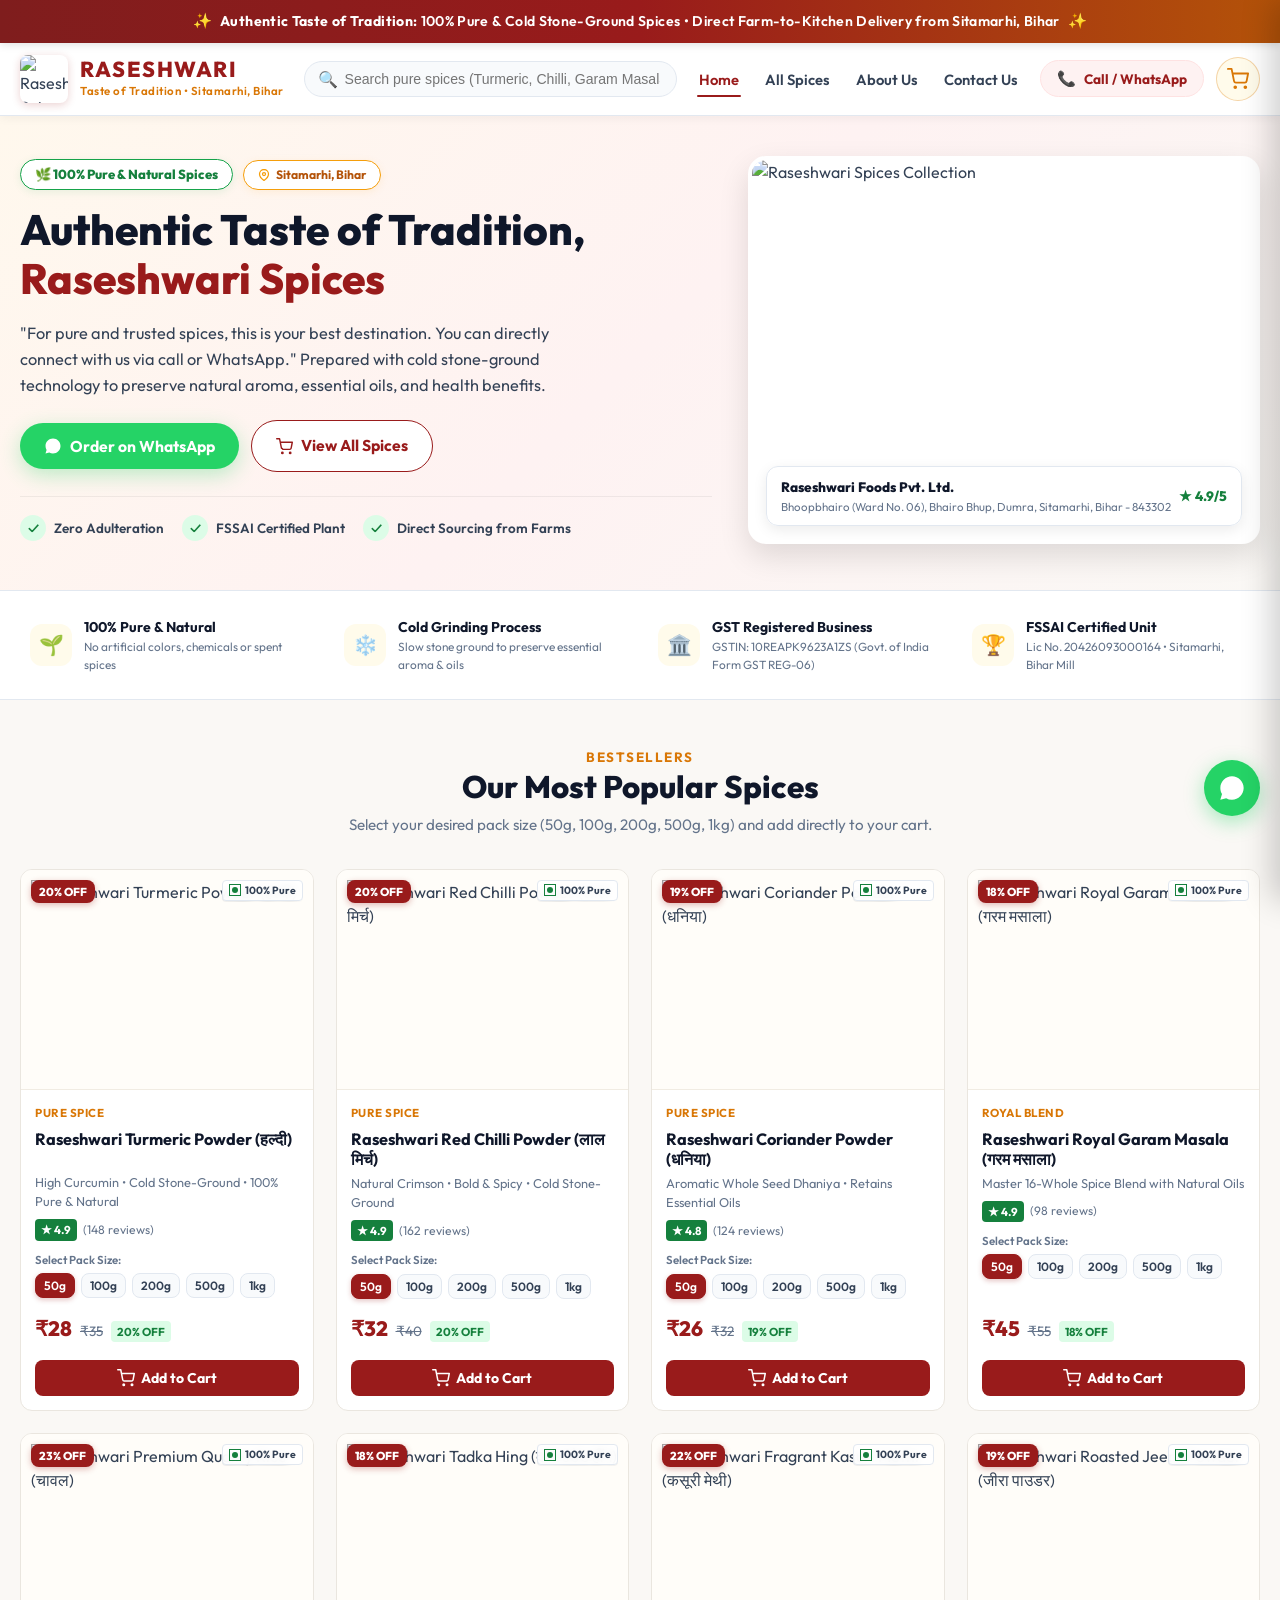
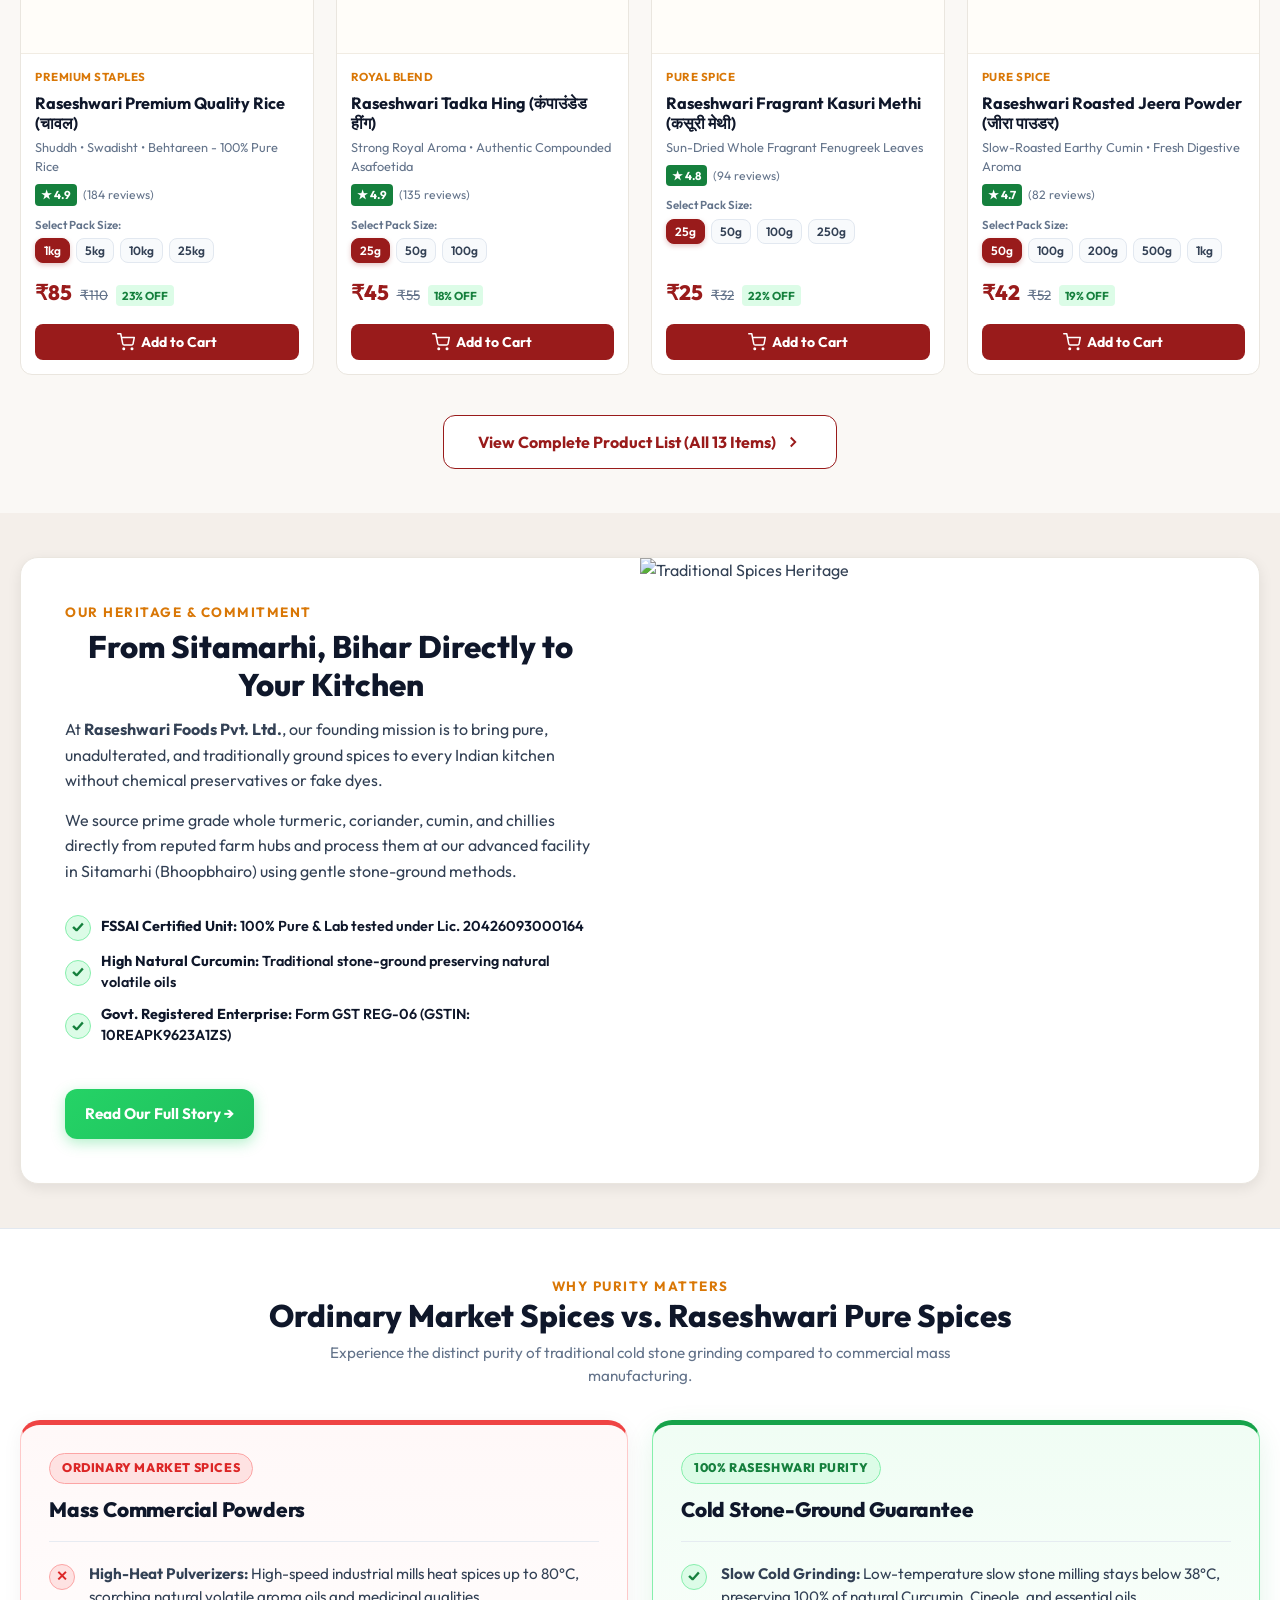
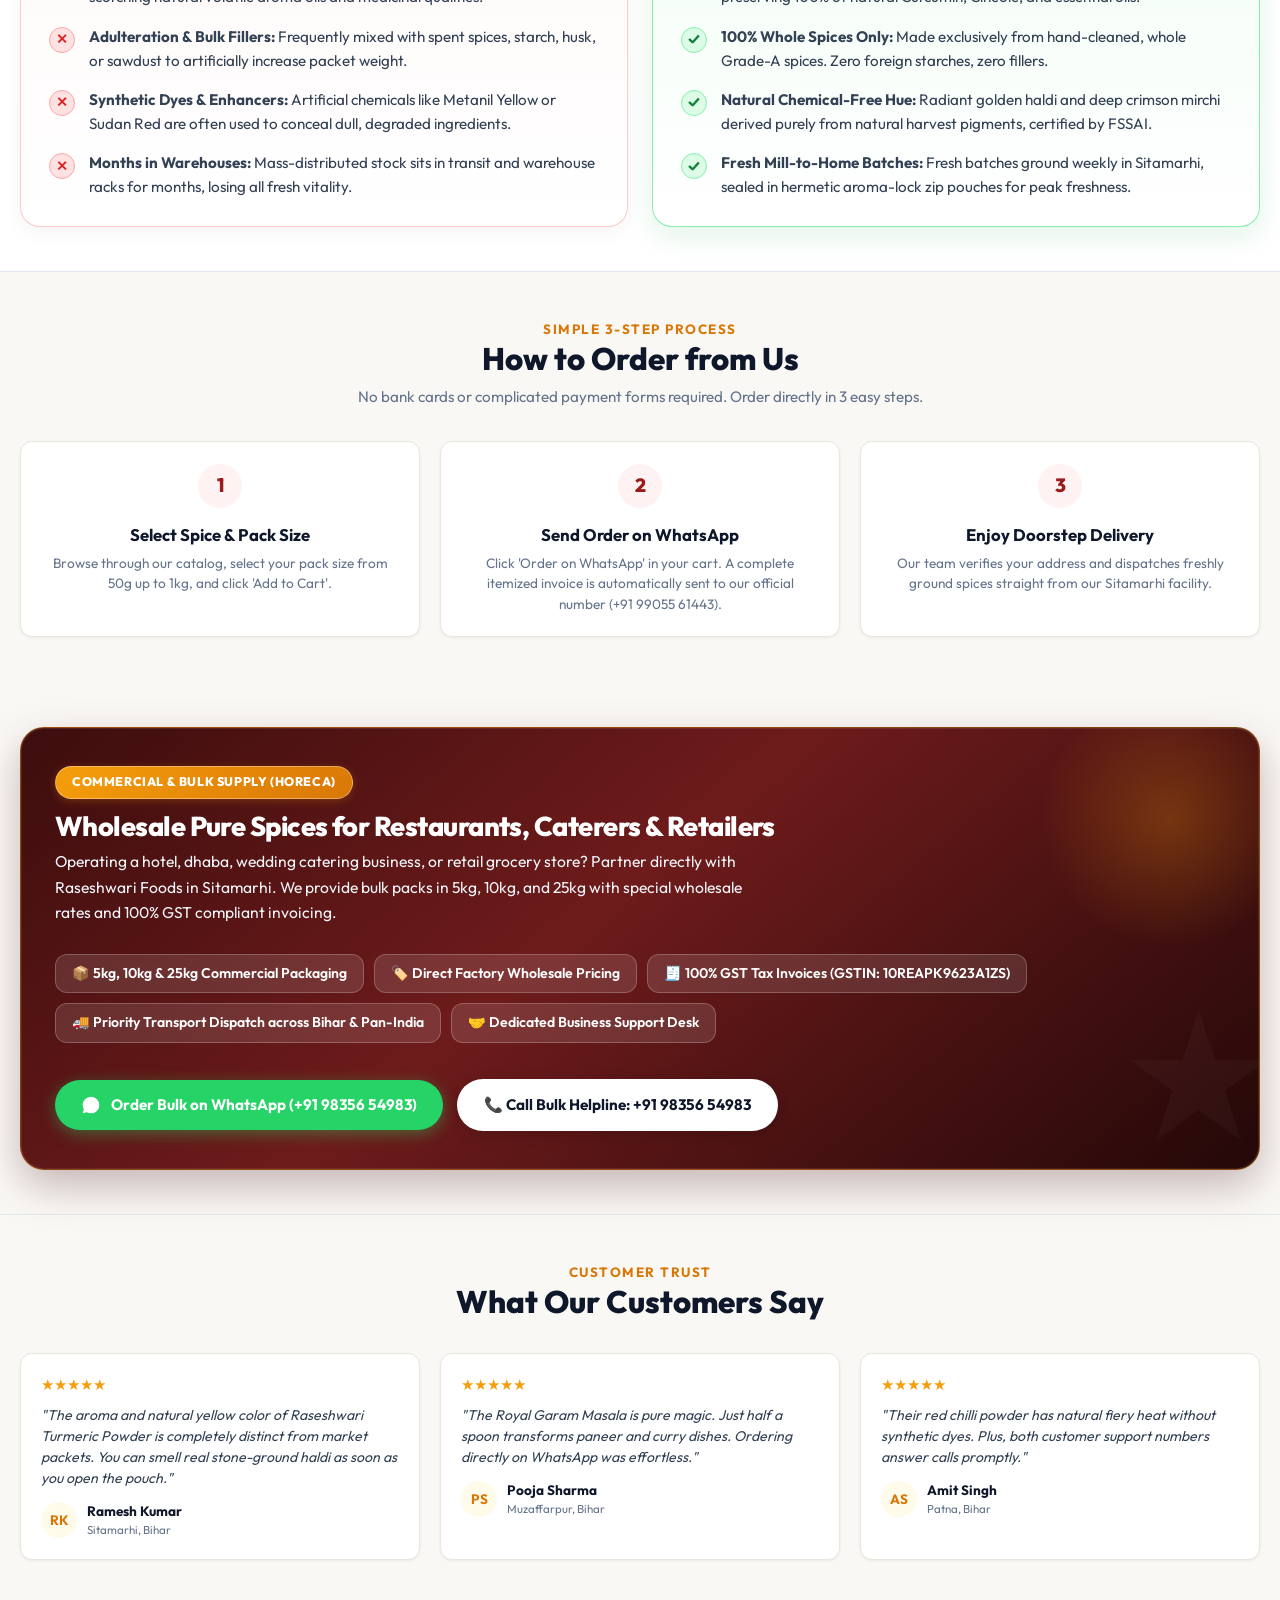
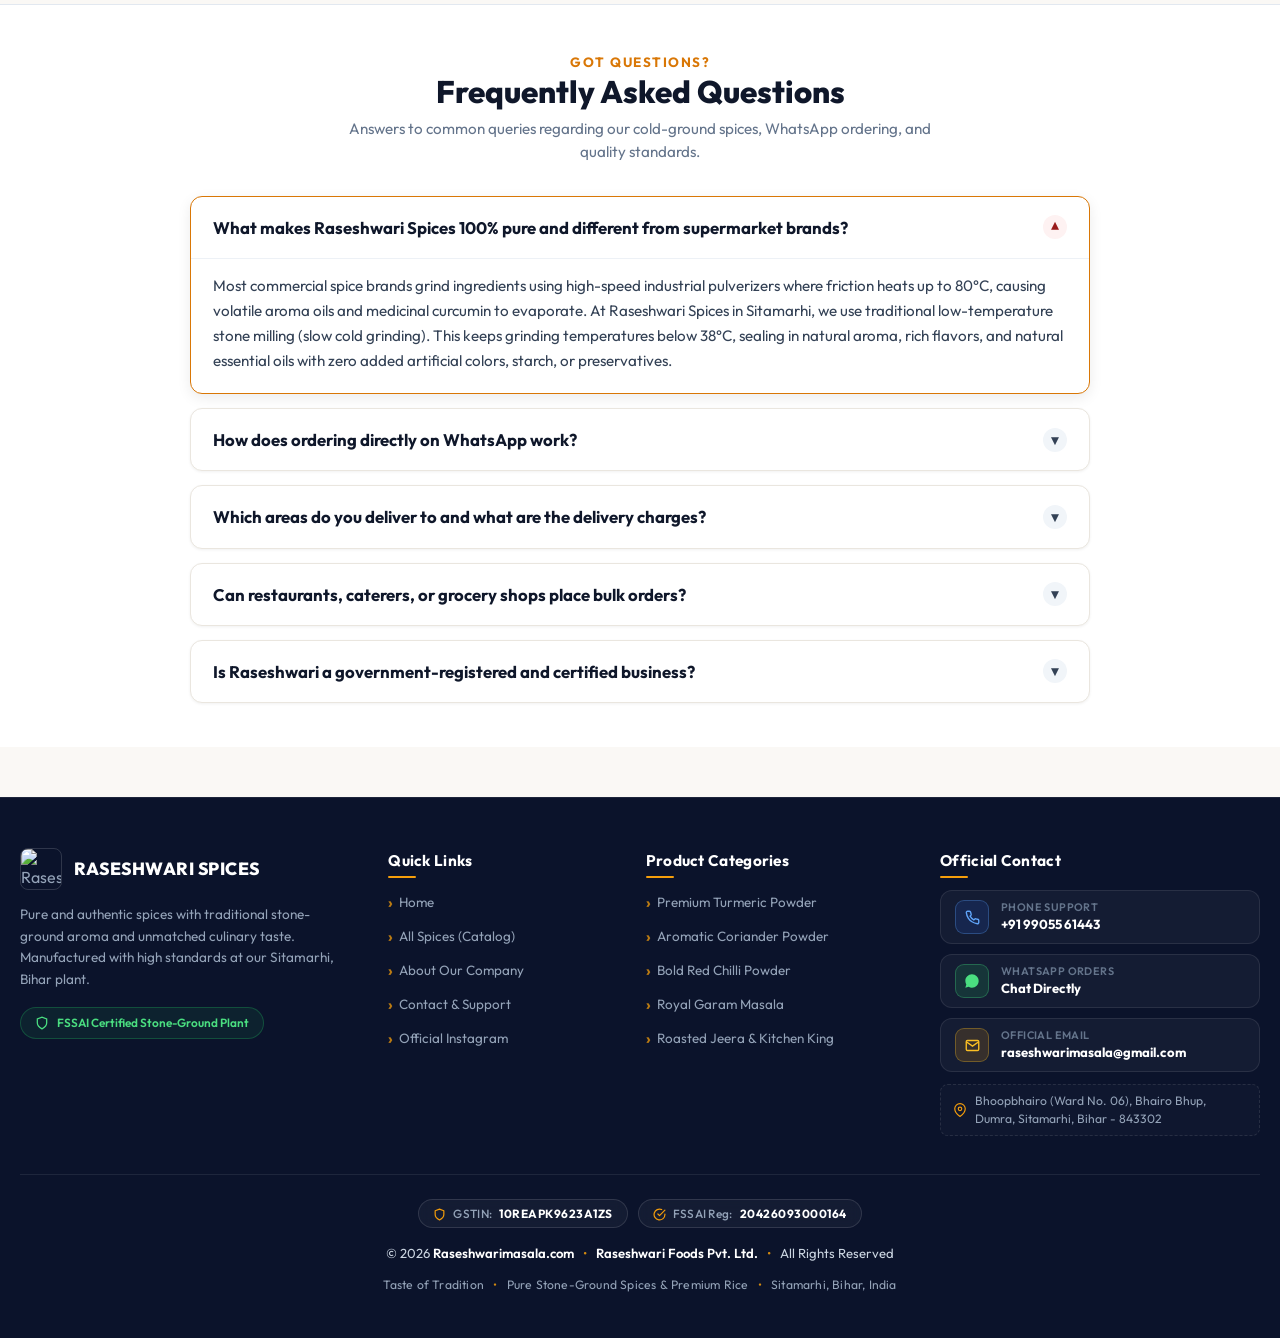
==== commit 3669ee40: "Add files via upload" ====
--- a/index.html
+++ b/index.html
@@ -8,7 +8,7 @@
   <title>Raseshwari Spices - 100% Pure Authentic Spices from Sitamarhi, Bihar</title>
   <meta name="description"
     content="For pure and trusted spices, connect directly with Raseshwari Spices (Sitamarhi, Bihar). Premium turmeric, coriander, red chilli, and royal garam masala. Order directly on WhatsApp.">
-  <link rel="stylesheet" href="style.css?v=5.3">
+  <link rel="stylesheet" href="style.css?v=5.6">
 </head>
 
 <body>
@@ -47,7 +47,7 @@
       </ul>
 
       <div class="header-actions">
-        <button type="button" class="btn-header-contact" onclick="toggleContactModal(true)"
+<button type="button" class="btn-header-contact" onclick="toggleContactModal(true)"
           title="Call or WhatsApp Helpline" aria-label="Helpline Options">
           <span class="btn-contact-icon">📞</span>
           <span>Call / WhatsApp</span>
@@ -140,7 +140,7 @@
           <div class="hero-float-badge">
             <div>
               <div class="badge-title">Raseshwari Foods Pvt. Ltd.</div>
-              <div class="badge-sub">Plot No. 12, Industrial Area, Sitamarhi, Bihar</div>
+              <div class="badge-sub">Bhoopbhairo (Ward No. 06), Bhairo Bhup, Dumra, Sitamarhi, Bihar - 843302</div>
             </div>
             <span style="color: #15803D; font-weight: 800; font-size: 0.85rem;">★ 4.9/5</span>
           </div>
@@ -178,7 +178,7 @@
           <div class="trust-icon-box">🏆</div>
           <div class="trust-info">
             <h4>FSSAI Certified Unit</h4>
-            <p>Lic No. 10018064001572 • Sitamarhi, Bihar Mill</p>
+            <p>Lic No. 20426093000164 • Sitamarhi, Bihar Mill</p>
           </div>
         </div>
       </div>
@@ -201,14 +201,14 @@
 
       <div style="text-align: center; margin-top: 40px;">
         <a href="products.html" class="btn-hero-secondary" style="padding: 14px 34px; font-size: 1rem; font-weight: 700; border-radius: 12px; display: inline-flex; align-items: center; gap: 8px;">
-          <span>View Complete Product List (All 12 Items)</span>
+          <span>View Complete Product List (All 13 Items)</span>
           <svg width="18" height="18" viewBox="0 0 24 24" fill="none" stroke="currentColor" stroke-width="2.5"><polyline points="9 18 15 12 9 6"></polyline></svg>
         </a>
       </div>
     </div>
   </section>
 
-  <!-- Heritage & Story -->
+<!-- Heritage & Story -->
   <section class="section" style="background: #F4EFEA;">
     <div class="container">
       <div class="heritage-box">
@@ -221,12 +221,12 @@
           </p>
           <p>
             We source prime grade whole turmeric, coriander, cumin, and chillies directly from reputed farm hubs and
-            process them at our advanced facility in Sitamarhi Industrial Area using gentle stone-ground methods.
+            process them at our advanced facility in Sitamarhi (Bhoopbhairo) using gentle stone-ground methods.
           </p>
           <ul class="heritage-points">
             <li>
               <span class="cmp-icon-badge good">✓</span>
-              <span><strong>FSSAI Certified Unit:</strong> 100% Pure & Lab tested under Lic. 10018064001572</span>
+              <span><strong>FSSAI Certified Unit:</strong> 100% Pure & Lab tested under Lic. 20426093000164</span>
             </li>
             <li>
               <span class="cmp-icon-badge good">✓</span>
@@ -468,7 +468,7 @@
             <span class="faq-chevron">▼</span>
           </summary>
           <div class="faq-body">
-            Yes, absolutely. Raseshwari is registered with the Government of India under Form GST REG-06 (GSTIN: 10REAPK9623A1ZS) and holds a valid Food Safety and Standards Authority of India license (FSSAI License: 10018064001572). Every order comes with an official itemized invoice.
+            Yes, absolutely. Raseshwari is registered with the Government of India under Form GST REG-06 (GSTIN: 10REAPK9623A1ZS) and holds a valid Food Safety and Standards Authority of India license (FSSAI License: 20426093000164). Every order comes with an official itemized invoice.
           </div>
         </details>
       </div>
@@ -695,7 +695,7 @@
                 <path d="M21 10c0 7-9 13-9 13s-9-6-9-13a9 9 0 0 1 18 0z"/>
                 <circle cx="12" cy="10" r="3"/>
               </svg>
-              <span>Dumra Road, Sitamarhi, Bihar - 843302</span>
+              <span>Bhoopbhairo (Ward No. 06), Bhairo Bhup, Dumra, Sitamarhi, Bihar - 843302</span>
             </div>
           </div>
         </div>
@@ -703,24 +703,24 @@
 
       <div class="footer-bottom">
         <div class="footer-legal-badges">
-          <span class="footer-legal-pill">
+          <span class="footer-legal-pill" title="Government GSTIN Registration Number">
             <svg class="legal-icon" viewBox="0 0 24 24" width="13" height="13" fill="none" stroke="currentColor" stroke-width="2.2" stroke-linecap="round" stroke-linejoin="round">
               <path d="M12 22s8-4 8-10V5l-8-3-8 3v7c0 6 8 10 8 10z"/>
             </svg>
             <span class="pill-label">GSTIN:</span>
             <strong class="pill-val">10REAPK9623A1ZS</strong>
           </span>
-          <span class="footer-legal-pill">
+          <span class="footer-legal-pill" title="Food Safety and Standards Authority of India Registration">
             <svg class="legal-icon" viewBox="0 0 24 24" width="13" height="13" fill="none" stroke="currentColor" stroke-width="2.2" stroke-linecap="round" stroke-linejoin="round">
               <path d="M22 11.08V12a10 10 0 1 1-5.93-9.14"/>
               <polyline points="22 4 12 14.01 9 11.01"/>
             </svg>
-            <span class="pill-label">FSSAI Lic:</span>
-            <strong class="pill-val">10018064001572</strong>
+            <span class="pill-label">FSSAI Reg:</span>
+            <strong class="pill-val">20426093000164</strong>
           </span>
         </div>
         <p class="footer-company-text">
-          &copy; 2026 <strong>Raseshwari Foods Pvt. Ltd.</strong> <span class="footer-dot">&bull;</span> Trade Name: <strong>RASESHWARI</strong> <span class="footer-dot">&bull;</span> Proprietor: <strong>Vishal Kumar</strong>
+          &copy; 2026 <strong>Raseshwarimasala.com</strong> <span class="footer-dot">&bull;</span> <strong>Raseshwari Foods Pvt. Ltd.</strong> <span class="footer-dot">&bull;</span> All Rights Reserved
         </p>
         <p class="footer-tagline-text">
           Taste of Tradition <span class="footer-dot">&bull;</span> Pure Stone-Ground Spices &amp; Premium Rice <span class="footer-dot">&bull;</span> Sitamarhi, Bihar, India
@@ -728,10 +728,7 @@
       </div>
     </div>
   </footer>
-
-
-  <script src="html2pdf.bundle.min.js"></script>
-  <script src="app.js?v=6.3"></script>
+  <script src="app.js?v=7.0"></script>
 
   <!-- Detailed Delivery Address Modal -->
   <div class="delivery-modal-overlay" id="delivery-modal-overlay" onclick="closeDeliveryModal(event)">
@@ -773,12 +770,12 @@
       <form class="delivery-modal-form" id="delivery-details-form" onsubmit="handleConfirmOrder(event)" novalidate>
         <div class="modal-form-row">
           <div class="modal-field">
-            <label for="cust-name-input">Full Name <span class="req-star">*</span></label>
+            <label for="cust-name-input">Full Name <span class="req-star">*</span><span class="valid-check" title="Verified">✓</span></label>
             <input type="text" id="cust-name-input" placeholder="e.g. Ramesh Kumar" required autocomplete="name" />
             <span class="field-error-text" id="cust-name-error" style="display: none;"></span>
           </div>
           <div class="modal-field">
-            <label for="cust-phone-input">Mobile / WhatsApp No. <span class="req-star">*</span></label>
+            <label for="cust-phone-input">Mobile / WhatsApp No. <span class="req-star">*</span><span class="valid-check" title="Verified">✓</span></label>
             <div class="phone-input-group" id="cust-phone-group">
               <span class="country-code-badge" title="India (+91)">
                 <span class="flag-icon">🇮🇳</span>
@@ -791,30 +788,30 @@
         </div>
 
         <div class="modal-field">
-          <label for="cust-flat-input">Flat / House No., Apartment & Street <span class="req-star">*</span></label>
+          <label for="cust-flat-input">Flat / House No., Apartment & Street <span class="req-star">*</span><span class="valid-check" title="Verified">✓</span></label>
           <input type="text" id="cust-flat-input" placeholder="e.g. House No. 24, Main Road, Gali No. 2" required />
           <span class="field-error-text" id="cust-flat-error" style="display: none;"></span>
         </div>
 
         <div class="modal-field">
-          <label for="cust-landmark-input">Area, Colony & Landmark <span class="req-star">*</span></label>
+          <label for="cust-landmark-input">Area, Colony & Landmark <span class="req-star">*</span><span class="valid-check" title="Verified">✓</span></label>
           <input type="text" id="cust-landmark-input" placeholder="e.g. Near Gandhi Chowk, Station Road" required />
           <span class="field-error-text" id="cust-landmark-error" style="display: none;"></span>
         </div>
 
         <div class="modal-form-row three-col">
           <div class="modal-field">
-            <label for="cust-city-input">City / District <span class="req-star">*</span></label>
+            <label for="cust-city-input">City / District <span class="req-star">*</span><span class="valid-check" title="Verified">✓</span></label>
             <input type="text" id="cust-city-input" value="Sitamarhi" required />
             <span class="field-error-text" id="cust-city-error" style="display: none;"></span>
           </div>
           <div class="modal-field">
-            <label for="cust-state-input">State <span class="req-star">*</span></label>
+            <label for="cust-state-input">State <span class="req-star">*</span><span class="valid-check" title="Verified">✓</span></label>
             <input type="text" id="cust-state-input" value="Bihar" required />
             <span class="field-error-text" id="cust-state-error" style="display: none;"></span>
           </div>
           <div class="modal-field">
-            <label for="cust-pin-input">PIN Code <span class="req-star">*</span></label>
+            <label for="cust-pin-input">PIN Code <span class="req-star">*</span><span class="valid-check" title="Verified">✓</span></label>
             <input type="text" id="cust-pin-input" placeholder="e.g. 843302" maxlength="6" inputmode="numeric" required />
             <span class="field-error-text" id="cust-pin-error" style="display: none;"></span>
           </div>
@@ -915,16 +912,6 @@
           <span>← Edit Address</span>
         </button>
 
-        <button type="button" class="btn-review-pdf" onclick="sendPDFBillFromReview()" title="Save Official PDF Invoice"
-          aria-label="Save PDF">
-          <svg width="17" height="17" viewBox="0 0 24 24" fill="none" stroke="currentColor" stroke-width="2.2">
-            <path d="M21 15v4a2 2 0 0 1-2 2H5a2 2 0 0 1-2-2v-4"></path>
-            <polyline points="7 10 12 15 17 10"></polyline>
-            <line x1="12" y1="15" x2="12" y2="3"></line>
-          </svg>
-          <span>Save PDF</span>
-        </button>
-
         <button type="button" class="btn-review-send" onclick="openLinePicker('order')"
           title="Send Order on WhatsApp (Line 1 or Line 2)">
           <svg width="18" height="18" viewBox="0 0 24 24" fill="currentColor">
@@ -945,7 +932,7 @@
           <span class="success-tick">✓</span>
           <div>
             <h4>Order Confirmed & Invoice Generated!</h4>
-            <p>Official PDF Invoice from Raseshwari Foods Pvt. Ltd. (Sitamarhi)</p>
+            <p>Official Retail Invoice & Receipt • Raseshwari Foods (Sitamarhi)</p>
           </div>
         </div>
         <button type="button" class="btn-close-invoice-modal" onclick="closeInvoiceModal()">&times;</button>
@@ -953,15 +940,14 @@
 
       <!-- Actions Bar -->
       <div class="invoice-action-buttons-strip">
-        <button type="button" class="btn-invoice-save-pdf" onclick="downloadCurrentInvoicePDF()"
-          title="Save Official PDF Invoice" aria-label="Save PDF">
-          <svg width="18" height="18" viewBox="0 0 24 24" fill="none" stroke="currentColor" stroke-width="2.2"
-            stroke-linecap="round" stroke-linejoin="round">
-            <path d="M21 15v4a2 2 0 0 1-2 2H5a2 2 0 0 1-2-2v-4"></path>
-            <polyline points="7 10 12 15 17 10"></polyline>
-            <line x1="12" y1="15" x2="12" y2="3"></line>
+        <button type="button" class="btn-invoice-save-pdf btn-invoice-print-act" onclick="printCurrentInvoice()"
+          title="Print Official Invoice / Bill (प्रिंट बिल)" aria-label="Print Invoice">
+          <svg width="18" height="18" viewBox="0 0 24 24" fill="none" stroke="currentColor" stroke-width="2.2" stroke-linecap="round" stroke-linejoin="round">
+            <polyline points="6 9 6 2 18 2 18 9"></polyline>
+            <path d="M6 18H4a2 2 0 0 1-2-2v-5a2 2 0 0 1 2-2h16a2 2 0 0 1 2 2v5a2 2 0 0 1-2 2h-2"></path>
+            <rect x="6" y="14" width="12" height="8"></rect>
           </svg>
-          <span>Save PDF</span>
+          <span>Print Bill</span>
         </button>
 
         <button type="button" class="btn-invoice-whatsapp-copy" onclick="openLinePicker('invoice')"
@@ -991,14 +977,13 @@
       <!-- Invoice Modal Bottom Confirmation Bar (Per User Requirement) -->
       <div class="invoice-modal-footer-bar">
         <button type="button" class="btn-order-confirm-success" onclick="confirmOrderAndDownloadReceipt()"
-          title="Order Confirmed Successfully - Download PDF Receipt">
-          <span class="confirm-success-icon">✓</span>
-          <span class="confirm-success-text">Order Confirmed Successfully — Download PDF Receipt</span>
-          <svg width="20" height="20" viewBox="0 0 24 24" fill="none" stroke="currentColor" stroke-width="2.3"
-            stroke-linecap="round" stroke-linejoin="round">
-            <path d="M21 15v4a2 2 0 0 1-2 2H5a2 2 0 0 1-2-2v-4"></path>
-            <polyline points="7 10 12 15 17 10"></polyline>
-            <line x1="12" y1="15" x2="12" y2="3"></line>
+          title="Order Confirmed — Print Official Bill (बिल प्रिंट करें)">
+          <span class="confirm-success-icon">🖨️</span>
+          <span class="confirm-success-text">Order Confirmed — Print Invoice (बिल प्रिंट करें)</span>
+          <svg width="20" height="20" viewBox="0 0 24 24" fill="none" stroke="currentColor" stroke-width="2.4" stroke-linecap="round" stroke-linejoin="round">
+            <polyline points="6 9 6 2 18 2 18 9"></polyline>
+            <path d="M6 18H4a2 2 0 0 1-2-2v-5a2 2 0 0 1 2-2h16a2 2 0 0 1 2 2v5a2 2 0 0 1-2 2h-2"></path>
+            <rect x="6" y="14" width="12" height="8"></rect>
           </svg>
         </button>
       </div>
@@ -1153,6 +1138,7 @@
     </div>
   </div>
 
-</body>
+
+  </body>
 
 </html>
--- a/style.css
+++ b/style.css
@@ -3303,7 +3303,7 @@
 }
 
 .btn-invoice-download,
-.btn-invoice-save-pdf {
+.btn-invoice-save-pdf, .btn-invoice-print-act {
   background: linear-gradient(135deg, #15803D, #16A34A);
   color: #FFFFFF;
   border: none;
@@ -4171,7 +4171,7 @@
 
   /* Make modal action buttons compact circular icon buttons */
   .btn-invoice-download,
-  .btn-invoice-save-pdf,
+  .btn-invoice-save-pdf, .btn-invoice-print-act,
   .btn-invoice-print,
   .btn-invoice-whatsapp-copy,
   .btn-invoice-copy {
@@ -4839,7 +4839,7 @@
 }
 
 .btn-review-pdf,
-.btn-invoice-save-pdf,
+.btn-invoice-save-pdf, .btn-invoice-print-act,
 .btn-invoice-pdf-send {
   background: linear-gradient(135deg, #0284C7, #0369A1);
   color: #FFFFFF;
@@ -6651,15 +6651,99 @@
   color: #0F172A !important;
 }
 
-/* Red Mark for Invalid inputs */
+/* =====================================================================
+   FORM VALIDATION STYLES (DYNAMIC EFFECTS: STAR REMOVAL, VALID GREEN GLOW & ERROR SHAKE)
+   ===================================================================== */
+
+/* Delivery Modal Label Star & Dynamic Valid Check Badge */
+.modal-field label {
+  display: flex !important;
+  align-items: center !important;
+  gap: 5px !important;
+  font-size: 0.78rem !important;
+  font-weight: 700 !important;
+  color: var(--dark) !important;
+}
+
+.req-star {
+  color: #DC2626 !important;
+  font-weight: 800 !important;
+  font-size: 0.88rem !important;
+  transition: all 0.25s ease !important;
+  display: inline-block;
+  line-height: 1 !important;
+}
+
+.valid-check {
+  display: none;
+  color: #10B981 !important;
+  background: #DCFCE7 !important;
+  border: 1px solid #86EFAC !important;
+  width: 17px !important;
+  height: 17px !important;
+  border-radius: 50% !important;
+  font-size: 0.65rem !important;
+  font-weight: 900 !important;
+  align-items: center !important;
+  justify-content: center !important;
+  line-height: 1 !important;
+  margin-left: 3px !important;
+  box-shadow: 0 1px 4px rgba(16, 185, 129, 0.28) !important;
+}
+
+/* Remove star mark and display bouncy green checkmark when field is valid */
+.modal-field.is-field-valid .req-star,
+.modal-field:has(.is-valid) .req-star {
+  display: none !important;
+}
+
+.modal-field.is-field-valid .valid-check,
+.modal-field:has(.is-valid) .valid-check {
+  display: inline-flex !important;
+  animation: validCheckPop 0.3s cubic-bezier(0.175, 0.885, 0.32, 1.275) !important;
+}
+
+@keyframes validCheckPop {
+  0% { transform: scale(0) rotate(-45deg); opacity: 0; }
+  70% { transform: scale(1.3) rotate(5deg); opacity: 1; }
+  100% { transform: scale(1) rotate(0deg); opacity: 1; }
+}
+
+/* Valid State: Glowing Emerald Border, Soft Mint Background & Pulse Effect */
+.is-valid,
+.modal-field input.is-valid,
+.form-control.is-valid,
+.phone-input-group.is-valid {
+  border-color: #10B981 !important;
+  background: #F0FDF4 !important;
+  box-shadow: 0 0 0 3.5px rgba(16, 185, 129, 0.18), 0 2px 8px rgba(16, 185, 129, 0.08) !important;
+  transition: border-color 0.25s ease, box-shadow 0.25s ease, background 0.25s ease !important;
+  animation: validSuccessPop 0.35s cubic-bezier(0.175, 0.885, 0.32, 1.275) !important;
+}
+
+.phone-input-group.is-valid .country-code-badge {
+  border-right-color: #10B981 !important;
+  background: #DCFCE7 !important;
+  color: #15803D !important;
+  box-shadow: inset -1px 0 0 rgba(16, 185, 129, 0.2) !important;
+}
+
+@keyframes validSuccessPop {
+  0% { transform: scale(0.985); }
+  50% { transform: scale(1.015); }
+  100% { transform: scale(1); }
+}
+
+/* Invalid State: Crimson Red Glow & Tactical Shake Animation */
 .is-invalid,
 .modal-field input.is-invalid,
 .modal-field textarea.is-invalid,
 .form-control.is-invalid,
 .phone-input-group.is-invalid {
   border-color: #EF4444 !important;
-  box-shadow: 0 0 0 3px rgba(239, 68, 68, 0.18) !important;
-  background: #FFF8F8 !important;
+  box-shadow: 0 0 0 3.5px rgba(239, 68, 68, 0.22), 0 2px 8px rgba(239, 68, 68, 0.1) !important;
+  background: #FFF5F5 !important;
+  transition: border-color 0.25s ease, box-shadow 0.25s ease, background 0.25s ease !important;
 }
 
 .phone-input-group.is-invalid .country-code-badge {
@@ -6668,21 +6752,49 @@
   color: #B91C1C !important;
 }
 
-/* Green border for Valid inputs */
-.is-valid,
-.modal-field input.is-valid,
-.form-control.is-valid,
-.phone-input-group.is-valid {
-  border-color: #10B981 !important;
-}
-
+/* Shake Animation on Error */
+.shake-error {
+  animation: inputErrorShake 0.4s cubic-bezier(0.36, 0.07, 0.19, 0.97) both !important;
+}
+
+@keyframes inputErrorShake {
+  0%, 100% { transform: translateX(0); }
+  20%, 60% { transform: translateX(-5px); }
+  40%, 80% { transform: translateX(5px); }
+}
+
+/* Field Error Text: Hidden by Default, Shown cleanly with icon when active */
 .field-error-text {
   color: #DC2626 !important;
-  font-size: 0.74rem !important;
+  font-size: 0.75rem !important;
   font-weight: 600 !important;
-  margin-top: 4px !important;
-  display: block !important;
-  line-height: 1.3 !important;
+  margin-top: 5px !important;
+  display: none;
+  line-height: 1.35 !important;
+  transition: all 0.2s ease !important;
+}
+
+.field-error-text.show {
+  display: flex !important;
+  align-items: center !important;
+  gap: 4px !important;
+  animation: fieldErrSlideDown 0.2s cubic-bezier(0.16, 1, 0.3, 1) !important;
+}
+
+.field-error-text:empty,
+.field-error-text.hidden {
+  display: none !important;
+}
+
+@keyframes fieldErrSlideDown {
+  from {
+    opacity: 0;
+    transform: translateY(-3px);
+  }
+  to {
+    opacity: 1;
+    transform: translateY(0);
+  }
 }
 
 
@@ -7202,4 +7314,1930 @@
   .about-compliance-card {
     padding: 16px 14px !important;
   }
-}+}
+
+
+/* ==========================================================================
+   RASESHWARI AATA SPOTLIGHT BANNER COMPONENT
+   ========================================================================== */
+.aata-spotlight-card {
+  display: grid;
+  grid-template-columns: 1.05fr 1fr;
+  align-items: center;
+  background: #FFFFFF;
+  border-radius: 20px;
+  overflow: hidden;
+  border: 1.5px solid #FCD34D;
+  box-shadow: 0 10px 30px rgba(245, 158, 11, 0.12), 0 2px 8px rgba(0, 0, 0, 0.04);
+  margin-top: 15px;
+}
+
+.aata-spotlight-banner-wrap {
+  width: 100%;
+  height: 100%;
+  min-height: 360px;
+  overflow: hidden;
+  background: #FEF3C7;
+  position: relative;
+}
+
+.aata-spotlight-img {
+  width: 100%;
+  height: 100%;
+  object-fit: cover;
+  display: block;
+  transition: transform 0.4s ease;
+}
+
+.aata-spotlight-card:hover .aata-spotlight-img {
+  transform: scale(1.02);
+}
+
+.aata-spotlight-content {
+  padding: 32px 36px;
+}
+
+.aata-badge-row {
+  display: flex;
+  align-items: center;
+  gap: 10px;
+  margin-bottom: 12px;
+  flex-wrap: wrap;
+}
+
+.aata-badge-pill {
+  background: #FEF2F2;
+  color: #991B1B;
+  font-weight: 700;
+  font-size: 0.8rem;
+  padding: 4px 12px;
+  border-radius: 999px;
+  border: 1px solid #FCA5A5;
+}
+
+.aata-badge-tag {
+  background: #FFFBEB;
+  color: #B45309;
+  font-weight: 800;
+  font-size: 0.82rem;
+  padding: 4px 12px;
+  border-radius: 999px;
+  border: 1px solid #FCD34D;
+}
+
+.aata-spotlight-content h2 {
+  font-size: 1.65rem;
+  color: #1E293B;
+  margin: 0 0 6px 0;
+  font-weight: 800;
+  line-height: 1.25;
+}
+
+.aata-sub {
+  color: #991B1B;
+  font-weight: 700;
+  font-size: 0.95rem;
+  margin: 0 0 12px 0;
+}
+
+.aata-desc {
+  color: #475569;
+  font-size: 0.9rem;
+  line-height: 1.6;
+  margin: 0 0 20px 0;
+}
+
+.aata-pricing-strip {
+  display: flex;
+  align-items: baseline;
+  gap: 12px;
+  margin-bottom: 24px;
+}
+
+.aata-pack-tag {
+  background: #F1F5F9;
+  color: #334155;
+  font-weight: 700;
+  font-size: 0.82rem;
+  padding: 4px 10px;
+  border-radius: 6px;
+}
+
+.aata-price {
+  font-size: 1.65rem;
+  font-weight: 800;
+  color: #991B1B;
+}
+
+.aata-mrp {
+  font-size: 1.05rem;
+  color: #94A3B8;
+  text-decoration: line-through;
+}
+
+.aata-discount {
+  background: #DCFCE7;
+  color: #15803D;
+  font-size: 0.78rem;
+  font-weight: 800;
+  padding: 3px 8px;
+  border-radius: 6px;
+}
+
+.aata-actions {
+  display: flex;
+  gap: 12px;
+  flex-wrap: wrap;
+}
+
+.btn-aata-order {
+  display: inline-flex;
+  align-items: center;
+  justify-content: center;
+  gap: 8px;
+  background: #991B1B;
+  color: #FFFFFF;
+  border: none;
+  padding: 12px 22px;
+  border-radius: 999px;
+  font-weight: 700;
+  font-size: 0.92rem;
+  cursor: pointer;
+  transition: all 0.2s ease;
+  box-shadow: 0 4px 14px rgba(153, 27, 27, 0.25);
+}
+
+.btn-aata-order:hover {
+  background: #780016;
+  transform: translateY(-1px);
+  box-shadow: 0 6px 18px rgba(153, 27, 27, 0.35);
+}
+
+.btn-aata-direct {
+  display: inline-flex;
+  align-items: center;
+  justify-content: center;
+  gap: 8px;
+  background: #16A34A;
+  color: #FFFFFF;
+  border: none;
+  padding: 12px 22px;
+  border-radius: 999px;
+  font-weight: 700;
+  font-size: 0.92rem;
+  cursor: pointer;
+  transition: all 0.2s ease;
+  box-shadow: 0 4px 14px rgba(22, 163, 74, 0.25);
+}
+
+.btn-aata-direct:hover {
+  background: #15803D;
+  transform: translateY(-1px);
+  box-shadow: 0 6px 18px rgba(22, 163, 74, 0.35);
+}
+
+@media (max-width: 900px) {
+  .aata-spotlight-card {
+    grid-template-columns: 1fr;
+  }
+  .aata-spotlight-banner-wrap {
+    min-height: 250px;
+    max-height: 340px;
+  }
+  .aata-spotlight-content {
+    padding: 24px 20px;
+  }
+  .aata-spotlight-content h2 {
+    font-size: 1.35rem;
+  }
+}
+
+/* ==========================================================================
+   B2B BULK ORDER & WHOLESALE CUSTOMIZATION STUDIO (CENTERED & FLUID SYSTEM)
+   Direct Factory Stone-Ground Spices Sourcing (Sitamarhi, Bihar)
+   ========================================================================== */
+
+.bulk-customizer-section {
+  margin: 36px auto;
+  background: linear-gradient(180deg, #FFFFFF 0%, #FAF8F5 100%);
+  border: 2px solid #E2E8F0;
+  border-radius: var(--radius-lg);
+  box-shadow: 0 10px 30px rgba(0, 0, 0, 0.05);
+  padding: 32px 24px;
+  position: relative;
+  overflow: hidden;
+  width: 100% !important;
+  max-width: 100% !important;
+  box-sizing: border-box !important;
+}
+
+.bulk-customizer-section::before {
+  content: "";
+  position: absolute;
+  top: 0;
+  left: 0;
+  right: 0;
+  height: 6px;
+  background: linear-gradient(90deg, #991B1B, #D97706, #15803D, #991B1B);
+}
+
+/* Centered Header Block */
+.bulk-customizer-head {
+  display: flex;
+  flex-direction: column;
+  align-items: center;
+  text-align: center;
+  gap: 12px;
+  margin-bottom: 22px;
+  width: 100%;
+  box-sizing: border-box;
+}
+
+.bulk-badge-pill {
+  display: inline-flex;
+  align-items: center;
+  justify-content: center;
+  gap: 6px;
+  background: #FEF2F2;
+  color: #991B1B;
+  border: 1px solid #FECACA;
+  padding: 5px 14px;
+  border-radius: 999px;
+  font-size: 0.78rem;
+  font-weight: 800;
+  letter-spacing: 0.5px;
+  text-transform: uppercase;
+  margin: 0 auto 10px auto;
+  line-height: 1.3;
+}
+
+.bulk-title {
+  font-size: clamp(1.35rem, 3.8vw, 1.95rem);
+  font-weight: 900;
+  color: #1E293B;
+  line-height: 1.25;
+  margin: 0 auto 8px auto;
+  letter-spacing: -0.5px;
+  text-align: center;
+  max-width: 820px;
+}
+
+.bulk-subtitle {
+  font-size: clamp(0.85rem, 2vw, 0.95rem);
+  color: #475569;
+  line-height: 1.55;
+  margin: 0 auto 16px auto;
+  max-width: 740px;
+  text-align: center;
+}
+
+/* Centered Helpline Chips */
+.bulk-head-contacts {
+  display: flex;
+  flex-wrap: wrap;
+  justify-content: center;
+  align-items: center;
+  gap: 12px;
+  margin: 0 auto;
+  width: 100%;
+  max-width: 680px;
+}
+
+.bulk-contact-chip {
+  background: #FFFFFF;
+  border: 1.5px solid #E2E8F0;
+  border-radius: 12px;
+  padding: 8px 16px;
+  box-shadow: 0 2px 6px rgba(0, 0, 0, 0.03);
+  display: flex;
+  align-items: center;
+  justify-content: center;
+  gap: 8px;
+  text-align: center;
+  box-sizing: border-box;
+  flex: 1 1 240px;
+  max-width: 320px;
+}
+
+.chip-label {
+  font-size: 0.72rem;
+  font-weight: 700;
+  color: #64748B;
+  text-transform: uppercase;
+  letter-spacing: 0.5px;
+}
+
+.chip-phone {
+  font-size: 0.9rem;
+  font-weight: 800;
+  color: #15803D;
+  text-decoration: none;
+  white-space: nowrap;
+}
+
+.chip-phone:hover {
+  text-decoration: underline;
+  color: #166534;
+}
+
+/* Wholesale Guarantees Pills (Centered) */
+.bulk-trust-pills {
+  display: flex;
+  flex-wrap: wrap;
+  justify-content: center;
+  align-items: center;
+  gap: 8px;
+  margin: 0 auto 24px auto;
+  width: 100%;
+}
+
+.b-pill {
+  background: #F1F5F9;
+  color: #334155;
+  border: 1px solid #CBD5E1;
+  padding: 5px 12px;
+  border-radius: 999px;
+  font-size: 0.75rem;
+  font-weight: 700;
+  white-space: nowrap;
+}
+
+/* Main Card Wrapper */
+.bulk-customizer-card {
+  background: #FFFFFF;
+  border: 1.5px solid #E2E8F0;
+  border-radius: 16px;
+  padding: 24px 20px;
+  box-shadow: 0 4px 16px rgba(0, 0, 0, 0.04);
+  box-sizing: border-box;
+  width: 100%;
+}
+
+/* Presets Row (Centered) */
+.bulk-presets-row {
+  display: flex;
+  flex-direction: column;
+  align-items: center;
+  text-align: center;
+  gap: 12px;
+  margin-bottom: 22px;
+  background: #FFFBEB;
+  border: 1.5px solid #FDE68A;
+  border-radius: 12px;
+  padding: 14px 16px;
+  box-sizing: border-box;
+  width: 100%;
+}
+
+.preset-label {
+  display: flex;
+  flex-direction: column;
+  align-items: center;
+  text-align: center;
+  gap: 4px;
+}
+
+.preset-label span {
+  font-size: 0.88rem;
+  font-weight: 800;
+  color: #92400E;
+}
+
+.preset-label small {
+  font-size: 0.75rem;
+  color: #B45309;
+}
+
+.preset-buttons-wrap {
+  display: flex;
+  flex-wrap: wrap;
+  justify-content: center;
+  gap: 8px;
+  width: 100%;
+}
+
+.btn-preset-chip {
+  background: #FFFFFF;
+  border: 1.5px solid #FCD34D;
+  color: #78350F;
+  font-size: 0.78rem;
+  font-weight: 700;
+  padding: 7px 14px;
+  border-radius: 999px;
+  cursor: pointer;
+  transition: all 0.2s ease;
+  white-space: nowrap;
+  box-shadow: 0 1px 3px rgba(0, 0, 0, 0.04);
+}
+
+.btn-preset-chip:hover {
+  background: #FEF3C7;
+  border-color: #F59E0B;
+  transform: translateY(-1px);
+}
+
+.btn-preset-chip.reset {
+  background: #F8FAFC;
+  border-color: #CBD5E1;
+  color: #475569;
+}
+
+.btn-preset-chip.reset:hover {
+  background: #F1F5F9;
+  border-color: #94A3B8;
+  color: #1E293B;
+}
+
+/* Items Wrapper */
+.bulk-items-wrapper {
+  margin-bottom: 20px;
+  width: 100%;
+  box-sizing: border-box;
+}
+
+/* Desktop Header Bar (8 Columns - Matched to Row Columns) */
+.bulk-items-header-bar {
+  display: grid;
+  grid-template-columns: 2.2fr 1.6fr 1.3fr 1.1fr 0.9fr 1fr 1.1fr 48px;
+  gap: 8px;
+  background: #1E293B;
+  color: #FFFFFF;
+  padding: 10px 14px;
+  border-radius: 8px;
+  font-size: 0.75rem;
+  font-weight: 800;
+  text-transform: uppercase;
+  letter-spacing: 0.5px;
+  align-items: center;
+  margin-bottom: 8px;
+  box-sizing: border-box;
+}
+
+.bulk-items-header-bar .col-head {
+  overflow: hidden;
+  text-overflow: ellipsis;
+  white-space: nowrap;
+}
+
+.bulk-items-header-bar .col-head.qty {
+  text-align: center;
+}
+
+.bulk-items-header-bar .col-head.rate,
+.bulk-items-header-bar .col-head.amt,
+.bulk-items-header-bar .col-head.wt {
+  text-align: right;
+}
+
+.bulk-items-header-bar .col-head.act {
+  text-align: center;
+}
+
+/* Bulk Item Rows */
+.bulk-rows-container {
+  display: flex;
+  flex-direction: column;
+  gap: 8px;
+  width: 100%;
+  box-sizing: border-box;
+}
+
+.bulk-item-row {
+  display: grid;
+  grid-template-columns: 2.2fr 1.6fr 1.3fr 1.1fr 0.9fr 1fr 1.1fr 48px;
+  gap: 8px;
+  align-items: center;
+  background: #FFFFFF;
+  border: 1px solid #E2E8F0;
+  border-radius: 8px;
+  padding: 10px 14px;
+  transition: border-color 0.2s;
+  box-sizing: border-box;
+  width: 100%;
+}
+
+.bulk-item-row:hover {
+  border-color: #CBD5E1;
+  background: #FAF8F5;
+}
+
+/* CRITICAL FIX FOR IMAGE 3:
+   On desktop (min-width: 993px), .bulk-item-calc-group has display: contents!
+   This unpacks .col-item-qty, .col-item-wt, .col-item-rate, .col-item-amt as direct grid tracks! */
+@media (min-width: 993px) {
+  .bulk-item-calc-group {
+    display: contents !important;
+  }
+}
+
+.bulk-item-row select,
+.bulk-item-row input {
+  width: 100%;
+  padding: 8px 10px;
+  border: 1.5px solid #CBD5E1;
+  border-radius: 6px;
+  font-size: 0.85rem;
+  font-family: inherit;
+  color: #1E293B;
+  background: #FFFFFF;
+  box-sizing: border-box;
+}
+
+.bulk-item-row select:focus,
+.bulk-item-row input:focus {
+  outline: none;
+  border-color: #991B1B;
+  box-shadow: 0 0 0 2px rgba(153, 27, 27, 0.1);
+}
+
+.col-item-qty {
+  display: flex;
+  justify-content: center;
+  align-items: center;
+}
+
+.bulk-qty-wrap {
+  display: inline-flex;
+  align-items: center;
+  gap: 3px;
+  background: #FFFFFF;
+  border-radius: 6px;
+}
+
+.btn-qty-step {
+  width: 28px;
+  height: 32px;
+  background: #F1F5F9;
+  border: 1px solid #CBD5E1;
+  border-radius: 4px;
+  font-size: 1rem;
+  font-weight: 800;
+  color: #334155;
+  cursor: pointer;
+  display: flex;
+  align-items: center;
+  justify-content: center;
+  transition: all 0.15s;
+}
+
+.btn-qty-step:hover {
+  background: #E2E8F0;
+  color: #0F172A;
+}
+
+.bulk-qty-input {
+  width: 42px !important;
+  text-align: center;
+  padding: 6px 2px !important;
+  font-weight: 700;
+}
+
+.col-item-wt,
+.col-item-rate,
+.col-item-amt {
+  text-align: right;
+  white-space: nowrap;
+}
+
+.row-weight-val,
+.row-rate-val,
+.row-amt-val {
+  font-size: 0.88rem;
+  font-weight: 700;
+  text-align: right;
+  color: #1E293B;
+}
+
+.row-amt-val {
+  color: #991B1B;
+  font-weight: 800;
+}
+
+.col-item-act {
+  display: flex;
+  justify-content: center;
+  align-items: center;
+}
+
+.btn-remove-row {
+  width: 32px;
+  height: 32px;
+  background: #FEF2F2;
+  border: 1px solid #FECACA;
+  border-radius: 6px;
+  color: #DC2626;
+  font-size: 1.25rem;
+  line-height: 1;
+  cursor: pointer;
+  display: flex;
+  align-items: center;
+  justify-content: center;
+  transition: all 0.15s;
+  margin: 0 auto;
+}
+
+.btn-remove-row:hover {
+  background: #DC2626;
+  color: #FFFFFF;
+}
+
+.bulk-row-top-bar {
+  display: none;
+}
+
+.bulk-field-label {
+  display: none;
+}
+
+.mobile-only {
+  display: none !important;
+}
+
+/* Add Row Bar (Centered) */
+.bulk-add-row-bar {
+  display: flex;
+  flex-direction: column;
+  align-items: center;
+  text-align: center;
+  gap: 8px;
+  margin-top: 16px;
+  width: 100%;
+}
+
+.btn-add-bulk-row {
+  background: #F8FAFC;
+  border: 1.5px dashed #94A3B8;
+  color: #334155;
+  font-size: 0.85rem;
+  font-weight: 700;
+  padding: 10px 20px;
+  border-radius: 8px;
+  cursor: pointer;
+  display: inline-flex;
+  align-items: center;
+  justify-content: center;
+  gap: 8px;
+  transition: all 0.2s;
+}
+
+.btn-add-bulk-row:hover {
+  background: #FEF2F2;
+  border-color: #991B1B;
+  color: #991B1B;
+}
+
+.bulk-row-count-hint {
+  font-size: 0.75rem;
+  color: #64748B;
+  font-weight: 600;
+}
+
+/* Live Metrics Summary Bar (4 Blocks) */
+.bulk-metrics-bar {
+  display: grid;
+  grid-template-columns: repeat(4, 1fr);
+  gap: 12px;
+  background: #0F172A;
+  color: #FFFFFF;
+  border-radius: 12px;
+  padding: 16px 20px;
+  margin-top: 20px;
+  margin-bottom: 16px;
+  box-sizing: border-box;
+  width: 100%;
+}
+
+.metric-block {
+  display: flex;
+  flex-direction: column;
+  text-align: left;
+}
+
+.metric-label {
+  font-size: 0.72rem;
+  font-weight: 700;
+  color: #94A3B8;
+  text-transform: uppercase;
+  letter-spacing: 0.5px;
+  margin-bottom: 4px;
+}
+
+.metric-val {
+  font-size: 1.35rem;
+  font-weight: 900;
+  color: #FFFFFF;
+  line-height: 1.2;
+}
+
+.metric-val.weight {
+  color: #38BDF8;
+}
+
+.metric-val.discount {
+  color: #4ADE80;
+}
+
+.metric-val.final {
+  color: #F87171;
+  font-size: 1.45rem;
+}
+
+.metric-sub {
+  font-size: 0.72rem;
+  color: #94A3B8;
+  margin-top: 2px;
+}
+
+/* Tiered Savings Progress Bar */
+.bulk-tier-progress-card {
+  background: #FFFFFF;
+  border: 1.5px solid #E2E8F0;
+  border-radius: 12px;
+  padding: 16px 18px;
+  margin-bottom: 24px;
+  box-sizing: border-box;
+  width: 100%;
+}
+
+.tier-progress-header {
+  display: flex;
+  justify-content: space-between;
+  align-items: center;
+  flex-wrap: wrap;
+  gap: 8px;
+  margin-bottom: 10px;
+}
+
+.progress-title {
+  font-size: 0.85rem;
+  font-weight: 800;
+  color: #1E293B;
+}
+
+.progress-hint {
+  font-size: 0.82rem;
+  font-weight: 700;
+  color: #D97706;
+}
+
+.tier-progress-track {
+  height: 10px;
+  background: #E2E8F0;
+  border-radius: 999px;
+  overflow: hidden;
+  margin-bottom: 8px;
+}
+
+.tier-progress-fill {
+  height: 100%;
+  background: linear-gradient(90deg, #D97706, #16A34A);
+  border-radius: 999px;
+  transition: width 0.4s ease;
+}
+
+.tier-milestones {
+  display: flex;
+  justify-content: space-between;
+  font-size: 0.7rem;
+  font-weight: 700;
+  color: #64748B;
+  text-align: center;
+}
+
+.tier-milestones .milestone {
+  flex: 1;
+}
+
+.tier-milestones .milestone small {
+  display: block;
+  font-size: 0.65rem;
+  color: #94A3B8;
+  font-weight: 600;
+}
+
+/* ==========================================================================
+   PRIMARY ACTIONS FOOTER (CRITICAL FIX FOR IMAGE 4: NO GIANT BUTTONS)
+   ========================================================================== */
+
+.bulk-actions-footer {
+  display: flex;
+  flex-direction: column;
+  align-items: center;
+  text-align: center;
+  gap: 14px;
+  margin-top: 10px;
+  width: 100%;
+  box-sizing: border-box;
+}
+
+.bulk-actions-info {
+  text-align: center;
+  max-width: 680px;
+}
+
+.action-note {
+  font-size: 0.78rem;
+  font-weight: 600;
+  color: #64748B;
+  line-height: 1.4;
+}
+
+.bulk-buttons-group {
+  display: flex;
+  flex-direction: row;
+  justify-content: center;
+  align-items: center;
+  gap: 12px;
+  width: 100%;
+  max-width: 720px;
+  margin: 0 auto;
+}
+
+/* Explicit compact button height - never stretches into giant blocks */
+.btn-bulk-action {
+  flex: 1 1 280px;
+  max-width: 340px;
+  height: 52px;
+  min-height: 52px;
+  max-height: 52px;
+  padding: 0 20px;
+  display: inline-flex;
+  align-items: center;
+  justify-content: center;
+  gap: 10px;
+  border-radius: 12px;
+  font-size: 0.94rem;
+  font-weight: 800;
+  cursor: pointer;
+  border: none;
+  transition: all 0.2s ease;
+  box-shadow: 0 4px 12px rgba(0, 0, 0, 0.08);
+  box-sizing: border-box;
+  text-align: center;
+  line-height: 1.25;
+}
+
+.btn-send-whatsapp {
+  background: linear-gradient(135deg, #15803D 0%, #16A34A 100%);
+  color: #FFFFFF;
+}
+
+.btn-send-whatsapp:hover {
+  background: linear-gradient(135deg, #166534 0%, #15803D 100%);
+  transform: translateY(-2px);
+  box-shadow: 0 6px 18px rgba(22, 163, 74, 0.35);
+}
+
+.btn-gen-invoice {
+  background: linear-gradient(135deg, #1E293B 0%, #0F172A 100%);
+  color: #FFFFFF;
+}
+
+.btn-gen-invoice:hover {
+  background: linear-gradient(135deg, #0F172A 0%, #020617 100%);
+  transform: translateY(-2px);
+  box-shadow: 0 6px 18px rgba(15, 23, 42, 0.35);
+}
+
+/* ==========================================================================
+   BULK ORDER DELIVERY ADDRESS MODAL
+   ========================================================================== */
+
+.bulk-address-modal-overlay {
+  position: fixed;
+  inset: 0;
+  background: rgba(15, 23, 42, 0.76);
+  backdrop-filter: blur(8px);
+  -webkit-backdrop-filter: blur(8px);
+  z-index: 99999;
+  display: none;
+  align-items: center;
+  justify-content: center;
+  padding: 16px;
+  box-sizing: border-box;
+  opacity: 0;
+  transition: opacity 0.25s cubic-bezier(0.16, 1, 0.3, 1);
+}
+
+.bulk-address-modal-overlay.active {
+  display: flex !important;
+  opacity: 1;
+}
+
+.bulk-address-modal-card {
+  background: #FFFFFF;
+  width: 100%;
+  max-width: 620px;
+  max-height: 92vh;
+  border-radius: 22px;
+  box-shadow: 0 30px 70px -15px rgba(0, 0, 0, 0.35);
+  display: flex;
+  flex-direction: column;
+  overflow: hidden;
+  border: 2px solid #E2E8F0;
+  box-sizing: border-box;
+  transform: translateY(20px) scale(0.96);
+  transition: transform 0.25s cubic-bezier(0.16, 1, 0.3, 1);
+}
+
+.bulk-address-modal-overlay.active .bulk-address-modal-card {
+  transform: translateY(0) scale(1);
+}
+
+.bulk-address-modal-header {
+  background: linear-gradient(135deg, #FFFBEB 0%, #FEF2F2 100%);
+  border-bottom: 1.5px solid #FDE68A;
+  padding: 16px 20px;
+  display: flex;
+  justify-content: space-between;
+  align-items: center;
+  position: relative;
+  box-sizing: border-box;
+}
+
+.modal-head-title-wrap {
+  display: flex;
+  align-items: center;
+  gap: 12px;
+  min-width: 0;
+}
+
+.modal-icon-badge {
+  width: 44px;
+  height: 44px;
+  border-radius: 12px;
+  background: #FFFFFF;
+  border: 1px solid #FECACA;
+  display: flex;
+  align-items: center;
+  justify-content: center;
+  font-size: 1.4rem;
+  box-shadow: 0 2px 8px rgba(153, 27, 27, 0.08);
+  flex-shrink: 0;
+}
+
+.bulk-modal-title {
+  font-size: 1.15rem;
+  font-weight: 800;
+  color: #1E293B;
+  margin: 0 0 2px 0;
+  line-height: 1.25;
+}
+
+.bulk-modal-sub {
+  font-size: 0.78rem;
+  color: #64748B;
+  margin: 0;
+  line-height: 1.3;
+}
+
+.btn-close-bulk-modal {
+  width: 36px;
+  height: 36px;
+  border-radius: 50%;
+  border: 1px solid #CBD5E1;
+  background: #FFFFFF;
+  color: #475569;
+  font-size: 1.4rem;
+  line-height: 1;
+  cursor: pointer;
+  display: flex;
+  align-items: center;
+  justify-content: center;
+  transition: all 0.2s;
+  flex-shrink: 0;
+}
+
+.btn-close-bulk-modal:hover {
+  background: #FEE2E2;
+  color: #991B1B;
+  border-color: #FCA5A5;
+  transform: rotate(90deg);
+}
+
+/* Modal Live Summary Strip */
+.bulk-modal-summary-strip {
+  display: grid;
+  grid-template-columns: 1fr 1fr 1fr;
+  background: #F8FAFC;
+  border-bottom: 1px solid #E2E8F0;
+  padding: 10px 18px;
+  gap: 8px;
+  text-align: center;
+  box-sizing: border-box;
+}
+
+.b-modal-sum-item {
+  display: flex;
+  flex-direction: column;
+  font-size: 0.72rem;
+  color: #64748B;
+}
+
+.b-modal-sum-item strong {
+  font-size: 0.95rem;
+  color: #1E293B;
+  font-weight: 800;
+  margin-top: 2px;
+}
+
+.b-modal-sum-item.highlight strong {
+  color: #991B1B;
+}
+
+/* Modal Body & Fields */
+.bulk-address-modal-body {
+  padding: 18px 22px;
+  overflow-y: auto;
+  -webkit-overflow-scrolling: touch;
+  max-height: calc(88vh - 210px);
+  box-sizing: border-box;
+}
+
+.bulk-fields-grid {
+  display: grid;
+  grid-template-columns: 1fr 1fr;
+  gap: 12px;
+  width: 100%;
+  box-sizing: border-box;
+}
+
+.bulk-input-group {
+  display: flex;
+  flex-direction: column;
+}
+
+.bulk-input-group.full-span {
+  grid-column: 1 / -1;
+}
+
+.bulk-input-group label {
+  font-size: 0.75rem;
+  font-weight: 700;
+  color: #334155;
+  margin-bottom: 5px;
+  display: flex;
+  align-items: center;
+  gap: 4px;
+}
+
+.bulk-input-group label .req {
+  color: #DC2626;
+  font-weight: 800;
+  transition: opacity 0.2s;
+}
+
+.bulk-input-wrapper {
+  position: relative;
+  display: flex;
+  align-items: center;
+  width: 100%;
+  box-sizing: border-box;
+}
+
+.bulk-input-wrapper .phone-prefix {
+  position: absolute;
+  left: 10px;
+  font-size: 0.85rem;
+  font-weight: 700;
+  color: #64748B;
+  pointer-events: none;
+}
+
+.bulk-input-wrapper input,
+.bulk-input-wrapper select,
+.bulk-input-wrapper textarea {
+  width: 100%;
+  padding: 9px 12px;
+  border: 1.5px solid #CBD5E1;
+  border-radius: 8px;
+  font-size: 0.88rem;
+  font-family: inherit;
+  color: #1E293B;
+  background: #FFFFFF;
+  box-sizing: border-box;
+  transition: all 0.2s ease;
+}
+
+.bulk-input-wrapper input#bulk-buyer-phone {
+  padding-left: 42px;
+}
+
+.bulk-input-wrapper input:focus,
+.bulk-input-wrapper select:focus,
+.bulk-input-wrapper textarea:focus {
+  outline: none;
+  border-color: #991B1B;
+  box-shadow: 0 0 0 3px rgba(153, 27, 27, 0.12);
+}
+
+/* Green Tick & Real-time Validation Effects */
+.bulk-field-valid-tick {
+  position: absolute;
+  right: 12px;
+  width: 20px;
+  height: 20px;
+  background: #16A34A;
+  color: #FFFFFF;
+  border-radius: 50%;
+  display: none;
+  align-items: center;
+  justify-content: center;
+  font-size: 0.72rem;
+  font-weight: 800;
+  pointer-events: none;
+}
+
+.bulk-input-wrapper.is-valid input,
+.bulk-input-wrapper.is-valid select {
+  border-color: #16A34A !important;
+  background-color: #F0FDF4 !important;
+  box-shadow: 0 0 0 2px rgba(22, 163, 74, 0.15) !important;
+}
+
+.bulk-input-wrapper.is-valid .bulk-field-valid-tick {
+  display: flex !important;
+}
+
+.bulk-input-group:has(.bulk-input-wrapper.is-valid) label .req {
+  display: none !important;
+}
+
+.bulk-input-wrapper.is-invalid input,
+.bulk-input-wrapper.is-invalid select {
+  border-color: #DC2626 !important;
+  background-color: #FEF2F2 !important;
+  box-shadow: 0 0 0 3px rgba(220, 38, 38, 0.2) !important;
+}
+
+/* ==========================================================================
+   GST TAX INVOICE ENABLE / DISABLE TOGGLE CARD (PER USER REQUEST)
+   ========================================================================== */
+
+.bulk-gst-toggle-card {
+  grid-column: 1 / -1;
+  background: #F8FAFC;
+  border: 1.5px solid #CBD5E1;
+  border-radius: 12px;
+  padding: 12px 14px;
+  box-sizing: border-box;
+  transition: all 0.25s ease;
+  margin-top: 4px;
+  margin-bottom: 4px;
+}
+
+.bulk-gst-toggle-card.active {
+  background: #FEF2F2;
+  border-color: #FCA5A5;
+}
+
+.gst-toggle-header {
+  display: flex;
+  justify-content: space-between;
+  align-items: center;
+  gap: 12px;
+}
+
+.gst-toggle-text {
+  display: flex;
+  align-items: center;
+  gap: 10px;
+  min-width: 0;
+}
+
+.gst-toggle-icon {
+  font-size: 1.35rem;
+  flex-shrink: 0;
+}
+
+.gst-toggle-title {
+  font-size: 0.86rem;
+  font-weight: 800;
+  color: #1E293B;
+  display: block;
+  cursor: pointer;
+  line-height: 1.3;
+}
+
+.gst-toggle-desc {
+  font-size: 0.72rem;
+  color: #64748B;
+  display: block;
+  margin-top: 1px;
+}
+
+/* Modern Switch Slider */
+.switch-toggle {
+  position: relative;
+  display: inline-block;
+  width: 48px;
+  height: 26px;
+  flex-shrink: 0;
+  cursor: pointer;
+}
+
+.switch-toggle input {
+  opacity: 0;
+  width: 0;
+  height: 0;
+}
+
+.switch-slider {
+  position: absolute;
+  cursor: pointer;
+  inset: 0;
+  background-color: #CBD5E1;
+  border-radius: 999px;
+  transition: background-color 0.25s ease;
+}
+
+.switch-slider::before {
+  position: absolute;
+  content: "";
+  height: 20px;
+  width: 20px;
+  left: 3px;
+  bottom: 3px;
+  background-color: white;
+  border-radius: 50%;
+  box-shadow: 0 2px 5px rgba(0,0,0,0.25);
+  transition: transform 0.25s ease;
+}
+
+.switch-toggle input:checked + .switch-slider {
+  background-color: #15803D;
+}
+
+.switch-toggle input:checked + .switch-slider::before {
+  transform: translateX(22px);
+}
+
+.gst-details-collapsible {
+  transition: all 0.25s ease;
+}
+
+.gst-input-hint {
+  font-size: 0.7rem;
+  color: #047857;
+  font-weight: 600;
+  margin-top: 4px;
+  display: block;
+}
+
+/* Modal Footer Actions (Clean Dual Buttons) */
+.bulk-address-modal-footer {
+  background: #F8FAFC;
+  border-top: 1px solid #E2E8F0;
+  padding: 16px 20px;
+  display: flex;
+  flex-direction: column;
+  align-items: center;
+  gap: 12px;
+  text-align: center;
+  box-sizing: border-box;
+}
+
+.modal-dispatch-badge {
+  font-size: 0.72rem;
+  color: #047857;
+  font-weight: 700;
+  display: inline-flex;
+  align-items: center;
+  gap: 4px;
+}
+
+.modal-action-buttons-wrap {
+  display: flex;
+  flex-direction: column;
+  gap: 10px;
+  width: 100%;
+}
+
+.btn-modal-dispatch-wa {
+  width: 100%;
+  height: 48px;
+  min-height: 48px;
+  padding: 0 20px;
+  border-radius: 12px;
+  border: none;
+  font-size: 0.95rem;
+  font-weight: 800;
+  color: #FFFFFF;
+  cursor: pointer;
+  display: flex;
+  align-items: center;
+  justify-content: center;
+  gap: 10px;
+  background: linear-gradient(135deg, #15803D 0%, #16A34A 100%);
+  box-shadow: 0 4px 14px rgba(22, 163, 74, 0.25);
+  transition: all 0.2s ease;
+}
+
+.btn-modal-dispatch-wa:hover {
+  background: linear-gradient(135deg, #166534 0%, #15803D 100%);
+  transform: translateY(-1px);
+  box-shadow: 0 6px 18px rgba(22, 163, 74, 0.35);
+}
+
+.btn-modal-dispatch-inv {
+  width: 100%;
+  height: 46px;
+  min-height: 46px;
+  padding: 0 20px;
+  border-radius: 12px;
+  border: 1.5px solid #CBD5E1;
+  font-size: 0.88rem;
+  font-weight: 800;
+  color: #1E293B;
+  background: #FFFFFF;
+  cursor: pointer;
+  display: flex;
+  align-items: center;
+  justify-content: center;
+  gap: 8px;
+  box-shadow: 0 2px 6px rgba(0, 0, 0, 0.04);
+  transition: all 0.2s ease;
+}
+
+.btn-modal-dispatch-inv:hover {
+  background: #F1F5F9;
+  border-color: #94A3B8;
+  color: #0F172A;
+  transform: translateY(-1px);
+}
+
+/* ==========================================================================
+   TRUE A4 PRINT & PDF PREVIEW STYLES (SINGLE-PAGE A4 FORMAT)
+   ========================================================================== */
+
+@page {
+  size: A4 portrait;
+  margin: 8mm 10mm;
+}
+
+.invoice-preview-wrapper {
+  background: #475569;
+  padding: 20px 14px;
+  display: flex;
+  justify-content: center;
+  align-items: flex-start;
+  overflow-y: auto;
+  max-height: calc(88vh - 120px);
+  box-sizing: border-box;
+}
+
+.printable-invoice-wrapper {
+  background: #FFFFFF;
+  width: 100% !important;
+  max-width: 190mm !important;
+  min-height: 250mm;
+  box-shadow: 0 10px 35px rgba(0, 0, 0, 0.35);
+  padding: 8mm 10mm;
+  border-radius: 4px;
+  box-sizing: border-box;
+  font-family: -apple-system, BlinkMacSystemFont, "Segoe UI", Roboto, Arial, sans-serif;
+  color: #0F172A;
+  line-height: 1.32;
+  page-break-inside: avoid !important;
+  break-inside: avoid !important;
+}
+
+/* ==========================================================================
+   RESPONSIVE DESIGN (TABLETS & PHONES: MAX-WIDTH 992PX)
+   ========================================================================== */
+
+@media (max-width: 992px) {
+  .bulk-customizer-section {
+    padding: 24px 14px;
+    margin: 24px auto 30px auto;
+    border-radius: 14px;
+  }
+
+  .bulk-items-header-bar {
+    display: none !important;
+  }
+
+  .bulk-rows-container {
+    border: none;
+    background: transparent;
+    margin-bottom: 12px;
+  }
+
+  .bulk-item-row {
+    display: flex;
+    flex-direction: column;
+    gap: 10px;
+    padding: 12px;
+    background: #FFFFFF;
+    border: 1.5px solid #CBD5E1;
+    border-radius: 10px;
+    margin-bottom: 12px;
+    box-shadow: 0 2px 6px rgba(0, 0, 0, 0.04);
+    box-sizing: border-box;
+    width: 100%;
+  }
+
+  .bulk-item-row:nth-child(even) {
+    background: #FAFAFA;
+  }
+
+  .bulk-row-top-bar {
+    display: flex;
+    justify-content: space-between;
+    align-items: center;
+    width: 100%;
+    border-bottom: 1px solid #E2E8F0;
+    padding-bottom: 6px;
+    margin-bottom: 2px;
+  }
+
+  .bulk-item-num-badge {
+    font-size: 0.75rem;
+    font-weight: 800;
+    color: #991B1B;
+    background: #FEF2F2;
+    padding: 3px 8px;
+    border-radius: 999px;
+    text-transform: uppercase;
+  }
+
+  .bulk-field-label {
+    display: block;
+    font-size: 0.72rem;
+    font-weight: 700;
+    color: #475569;
+    text-transform: uppercase;
+    letter-spacing: 0.3px;
+    margin-bottom: 4px;
+  }
+
+  .desktop-only {
+    display: none !important;
+  }
+
+  .mobile-only {
+    display: block !important;
+  }
+
+  .col-item-prod,
+  .col-item-pack,
+  .col-item-grind {
+    width: 100%;
+    box-sizing: border-box;
+  }
+
+  .bulk-item-calc-group {
+    display: block !important;
+    width: 100%;
+    box-sizing: border-box;
+  }
+
+  /* Mobile High-Precision 2-Row Pricing Card */
+  .mobile-calc-card {
+    background: #F8FAFC;
+    border: 1px solid #E2E8F0;
+    border-radius: 8px;
+    padding: 10px 12px;
+    box-sizing: border-box;
+    width: 100%;
+  }
+
+  .mobile-calc-row {
+    display: flex;
+    justify-content: space-between;
+    align-items: center;
+    gap: 8px;
+  }
+
+  .mobile-calc-cell {
+    display: flex;
+    flex-direction: column;
+    min-width: 0;
+  }
+
+  .mobile-calc-cell.right {
+    text-align: right;
+    align-items: flex-end;
+  }
+
+  .mobile-calc-divider {
+    height: 1px;
+    background: #E2E8F0;
+    margin: 8px 0;
+  }
+
+  .m-label {
+    font-size: 0.68rem;
+    font-weight: 700;
+    color: #64748B;
+    text-transform: uppercase;
+    margin-bottom: 2px;
+  }
+
+  .m-val-wt {
+    font-size: 0.95rem;
+    font-weight: 800;
+    color: #1E293B;
+  }
+
+  .m-val-rate {
+    font-size: 0.85rem;
+    font-weight: 600;
+    color: #475569;
+  }
+
+  .m-val-amt {
+    font-size: 1.08rem;
+    font-weight: 800;
+    color: #991B1B;
+  }
+
+  .bulk-metrics-bar {
+    grid-template-columns: 1fr 1fr;
+    gap: 10px;
+    padding: 14px;
+  }
+
+  /* Image 4 Fix: Clean vertical buttons with fixed height */
+  .bulk-buttons-group {
+    flex-direction: column;
+    gap: 10px;
+    width: 100%;
+  }
+
+  .btn-bulk-action {
+    flex: none !important;
+    width: 100% !important;
+    max-width: 100% !important;
+    height: 50px !important;
+    min-height: 50px !important;
+    max-height: 50px !important;
+    padding: 0 16px !important;
+    font-size: 0.92rem !important;
+  }
+}
+
+/* ==========================================================================
+   PHONE SCREENS (MAX-WIDTH 640PX)
+   ========================================================================== */
+
+@media (max-width: 640px) {
+  .bulk-customizer-section {
+    padding: 16px 10px;
+    border-radius: 12px;
+    margin: 18px auto;
+  }
+
+  .bulk-customizer-card {
+    padding: 12px 8px;
+    border: none;
+    background: transparent;
+    box-shadow: none;
+  }
+
+  .bulk-contact-chip {
+    max-width: 100%;
+    flex: 1 1 100%;
+  }
+
+  .preset-buttons-wrap {
+    display: flex;
+    flex-direction: column;
+    width: 100%;
+    gap: 7px;
+  }
+
+  .btn-preset-chip {
+    width: 100%;
+    padding: 9px 12px;
+    font-size: 0.82rem;
+    white-space: normal;
+    text-align: center;
+    justify-content: center;
+    display: flex;
+    align-items: center;
+    border-radius: 10px;
+  }
+
+  .btn-preset-chip.reset {
+    background: #F1F5F9;
+    border-color: #CBD5E1;
+    margin-top: 2px;
+  }
+
+  .bulk-metrics-bar {
+    grid-template-columns: 1fr 1fr;
+    gap: 8px;
+    padding: 12px 10px;
+  }
+
+  .metric-label {
+    font-size: 0.65rem;
+  }
+
+  .metric-val {
+    font-size: 1.15rem;
+  }
+
+  .metric-val.final {
+    font-size: 1.3rem;
+  }
+
+  .btn-add-bulk-row {
+    width: 100%;
+    justify-content: center;
+    padding: 10px 12px;
+    font-size: 0.82rem;
+  }
+
+  /* Fixed compact button height on phones */
+  .btn-bulk-action {
+    height: 48px !important;
+    min-height: 48px !important;
+    max-height: 48px !important;
+    font-size: 0.88rem !important;
+    padding: 0 14px !important;
+  }
+
+  /* Modal Mobile Responsiveness */
+  .bulk-address-modal-overlay {
+    padding: 8px;
+    align-items: flex-end;
+  }
+
+  .bulk-address-modal-card {
+    max-height: 94vh;
+    border-radius: 18px 18px 10px 10px;
+  }
+
+  .bulk-modal-summary-strip {
+    grid-template-columns: 1fr 1fr;
+  }
+
+  .b-modal-sum-item.highlight {
+    grid-column: 1 / -1;
+  }
+
+  .bulk-address-modal-body {
+    padding: 14px 12px;
+    max-height: calc(88vh - 200px);
+  }
+
+  .bulk-fields-grid {
+    grid-template-columns: 1fr;
+    gap: 8px;
+  }
+
+  .invoice-preview-wrapper {
+    padding: 10px 4px;
+  }
+
+  .printable-invoice-wrapper {
+    padding: 6mm 6mm;
+    box-shadow: none;
+  }
+}
+
+/* ==========================================================================
+   EXTRA SMALL PHONES (MAX-WIDTH 360PX)
+   ========================================================================== */
+
+@media (max-width: 360px) {
+  .bulk-customizer-section {
+    padding: 12px 4px;
+  }
+
+  .preset-buttons-wrap {
+    grid-template-columns: 1fr;
+  }
+
+  .bulk-metrics-bar {
+    grid-template-columns: 1fr;
+    gap: 8px;
+  }
+}
+
+/* ==========================================================================
+   USEFUL COMPONENT STYLES: SPECIAL COMBOS & QUALITY PURITY GUIDE
+   ========================================================================== */
+
+.combos-showcase-section {
+  width: 100%;
+}
+
+.combos-grid {
+  display: grid;
+  grid-template-columns: repeat(auto-fit, minmax(310px, 1fr));
+  gap: 24px;
+}
+
+.combo-card {
+  background: #FFFFFF;
+  border: 1.5px solid #E2E8F0;
+  border-radius: 18px;
+  overflow: hidden;
+  box-shadow: 0 6px 20px rgba(0,0,0,0.05);
+  display: flex;
+  flex-direction: column;
+  position: relative;
+  transition: transform 0.25s ease, box-shadow 0.25s ease, border-color 0.25s ease;
+}
+
+.combo-card:hover {
+  transform: translateY(-4px);
+  box-shadow: 0 14px 30px rgba(153, 27, 27, 0.12);
+  border-color: #FCA5A5;
+}
+
+.combo-card.featured {
+  border-color: #F59E0B;
+  box-shadow: 0 8px 24px rgba(245, 158, 11, 0.14);
+}
+
+.combo-badge-top {
+  position: absolute;
+  top: 14px;
+  left: 14px;
+  background: #991B1B;
+  color: #FFFFFF;
+  font-size: 0.76rem;
+  font-weight: 800;
+  padding: 4px 12px;
+  border-radius: 999px;
+  z-index: 2;
+  box-shadow: 0 2px 8px rgba(0,0,0,0.15);
+}
+
+.combo-badge-top.royal {
+  background: linear-gradient(135deg, #B45309, #D97706);
+}
+
+.combo-badge-top.family {
+  background: #0F766E;
+}
+
+.combo-img-wrap {
+  height: 190px;
+  background: linear-gradient(180deg, #F8FAFC 0%, #F1F5F9 100%);
+  position: relative;
+  display: flex;
+  align-items: center;
+  justify-content: center;
+  overflow: hidden;
+}
+
+.combo-thumb-img {
+  max-height: 150px;
+  max-width: 80%;
+  object-fit: contain;
+  transition: transform 0.3s ease;
+}
+
+.combo-card:hover .combo-thumb-img {
+  transform: scale(1.06);
+}
+
+.combo-included-chips {
+  position: absolute;
+  bottom: 8px;
+  left: 10px;
+  right: 10px;
+  background: rgba(255, 255, 255, 0.95);
+  backdrop-filter: blur(4px);
+  border: 1px solid #E2E8F0;
+  border-radius: 8px;
+  padding: 5px 8px;
+  font-size: 0.74rem;
+  font-weight: 700;
+  color: #1E293B;
+  display: flex;
+  justify-content: center;
+  gap: 6px;
+  flex-wrap: wrap;
+}
+
+.combo-included-chips span {
+  color: #991B1B;
+}
+
+.combo-content {
+  padding: 20px;
+  display: flex;
+  flex-direction: column;
+  flex-grow: 1;
+}
+
+.combo-title {
+  font-size: 1.18rem;
+  font-weight: 800;
+  color: #0F172A;
+  margin: 0 0 8px;
+}
+
+.combo-desc {
+  font-size: 0.88rem;
+  color: #64748B;
+  line-height: 1.5;
+  margin: 0 0 14px;
+}
+
+.combo-features {
+  display: flex;
+  flex-direction: column;
+  gap: 5px;
+  margin-bottom: 18px;
+  font-size: 0.82rem;
+  color: #334155;
+  font-weight: 600;
+}
+
+.combo-pricing-bar {
+  margin-top: auto;
+  border-top: 1px dashed #E2E8F0;
+  padding-top: 14px;
+}
+
+.combo-price-wrap {
+  display: flex;
+  align-items: baseline;
+  gap: 8px;
+  margin-bottom: 12px;
+}
+
+.combo-mrp {
+  font-size: 0.88rem;
+  color: #94A3B8;
+  text-decoration: line-through;
+}
+
+.combo-final-price {
+  font-size: 1.45rem;
+  font-weight: 800;
+  color: #991B1B;
+}
+
+.combo-save-pill {
+  background: #DCFCE7;
+  color: #15803D;
+  font-size: 0.76rem;
+  font-weight: 800;
+  padding: 3px 8px;
+  border-radius: 6px;
+}
+
+.combo-btn-group {
+  display: grid;
+  grid-template-columns: 1fr 1fr;
+  gap: 8px;
+}
+
+.btn-combo-cart {
+  background: #991B1B;
+  color: #FFFFFF;
+  border: none;
+  border-radius: 9px;
+  padding: 10px 8px;
+  font-size: 0.88rem;
+  font-weight: 700;
+  cursor: pointer;
+  transition: background 0.2s ease, transform 0.15s ease;
+  display: flex;
+  align-items: center;
+  justify-content: center;
+  gap: 4px;
+}
+
+.btn-combo-cart:hover {
+  background: #7F1D1D;
+  transform: translateY(-1px);
+}
+
+.btn-combo-wa {
+  background: #25D366;
+  color: #FFFFFF;
+  border: none;
+  border-radius: 9px;
+  padding: 10px 8px;
+  font-size: 0.88rem;
+  font-weight: 700;
+  text-decoration: none;
+  display: flex;
+  align-items: center;
+  justify-content: center;
+  gap: 4px;
+  transition: background 0.2s ease, transform 0.15s ease;
+}
+
+.btn-combo-wa:hover {
+  background: #1EBE5D;
+  transform: translateY(-1px);
+}
+
+@media (max-width: 640px) {
+  .combos-grid {
+    grid-template-columns: 1fr;
+  }
+  .combo-btn-group {
+    grid-template-columns: 1fr;
+  }
+}
